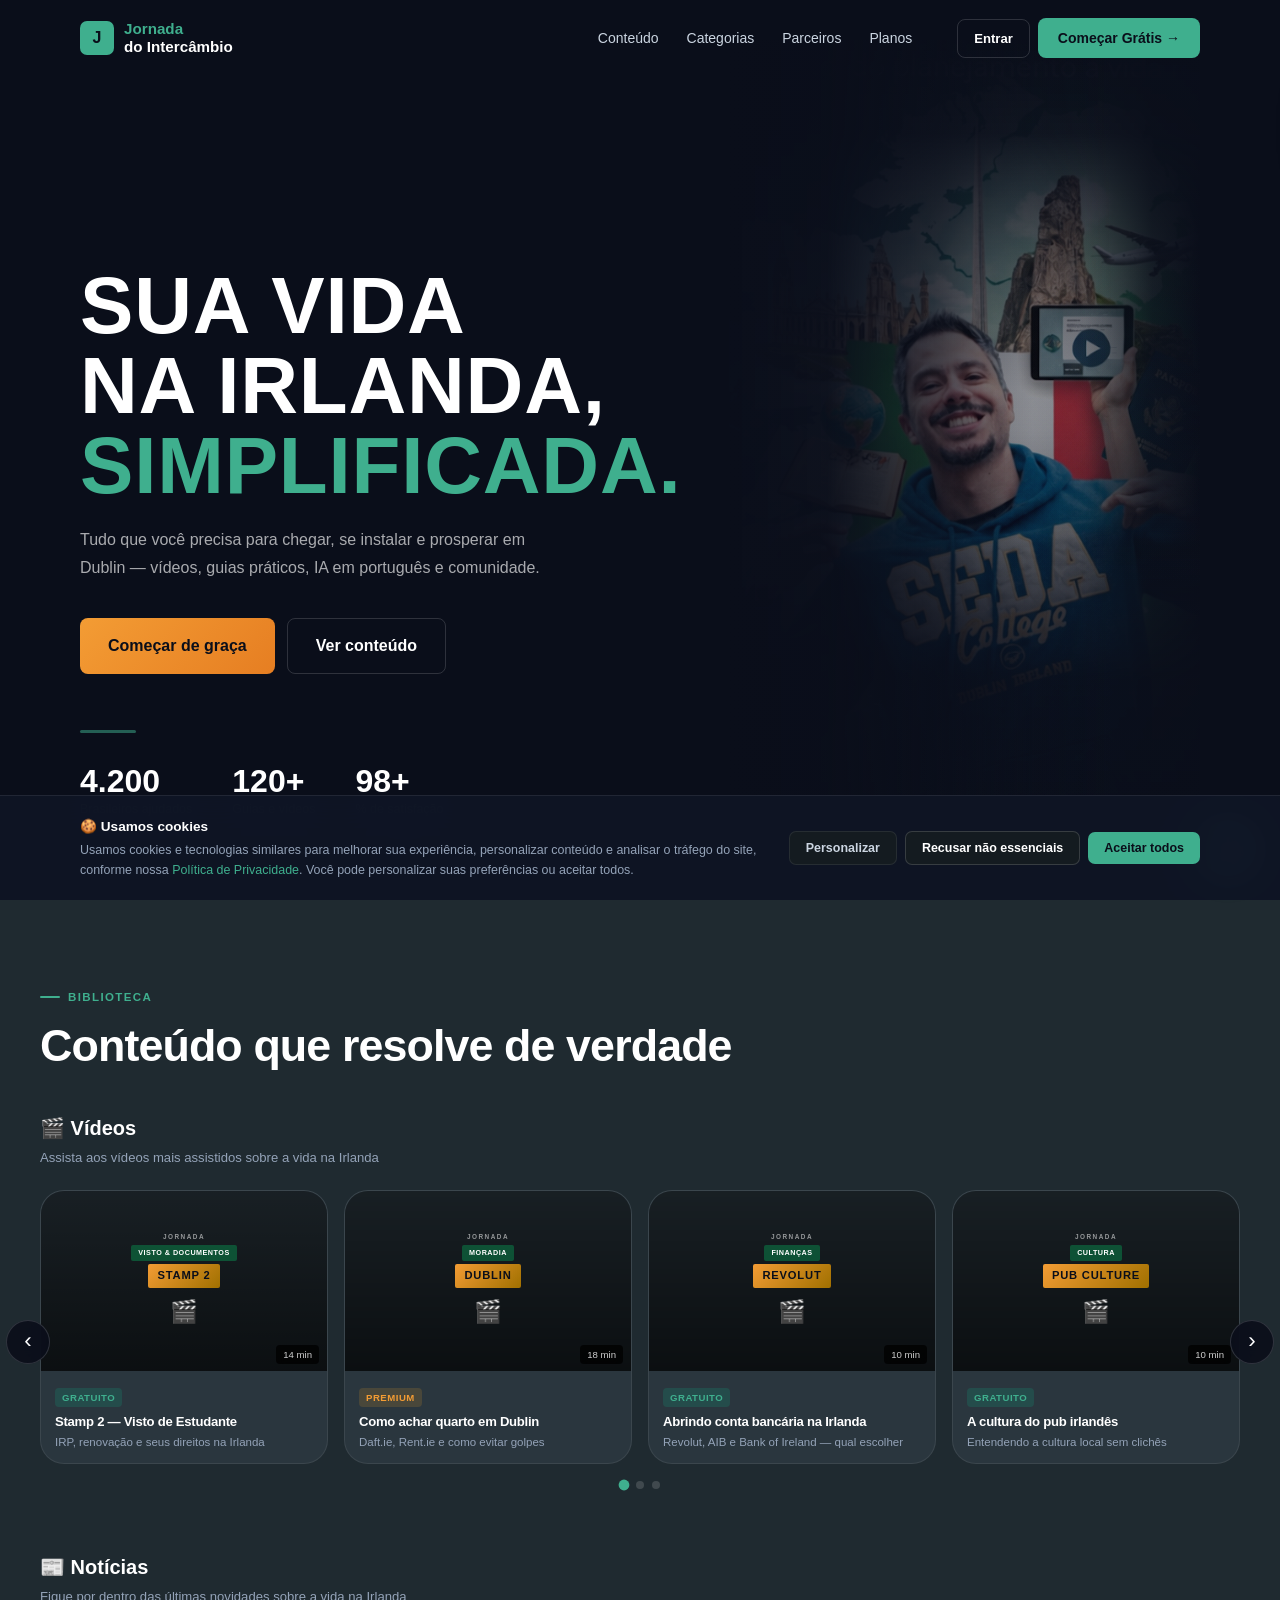
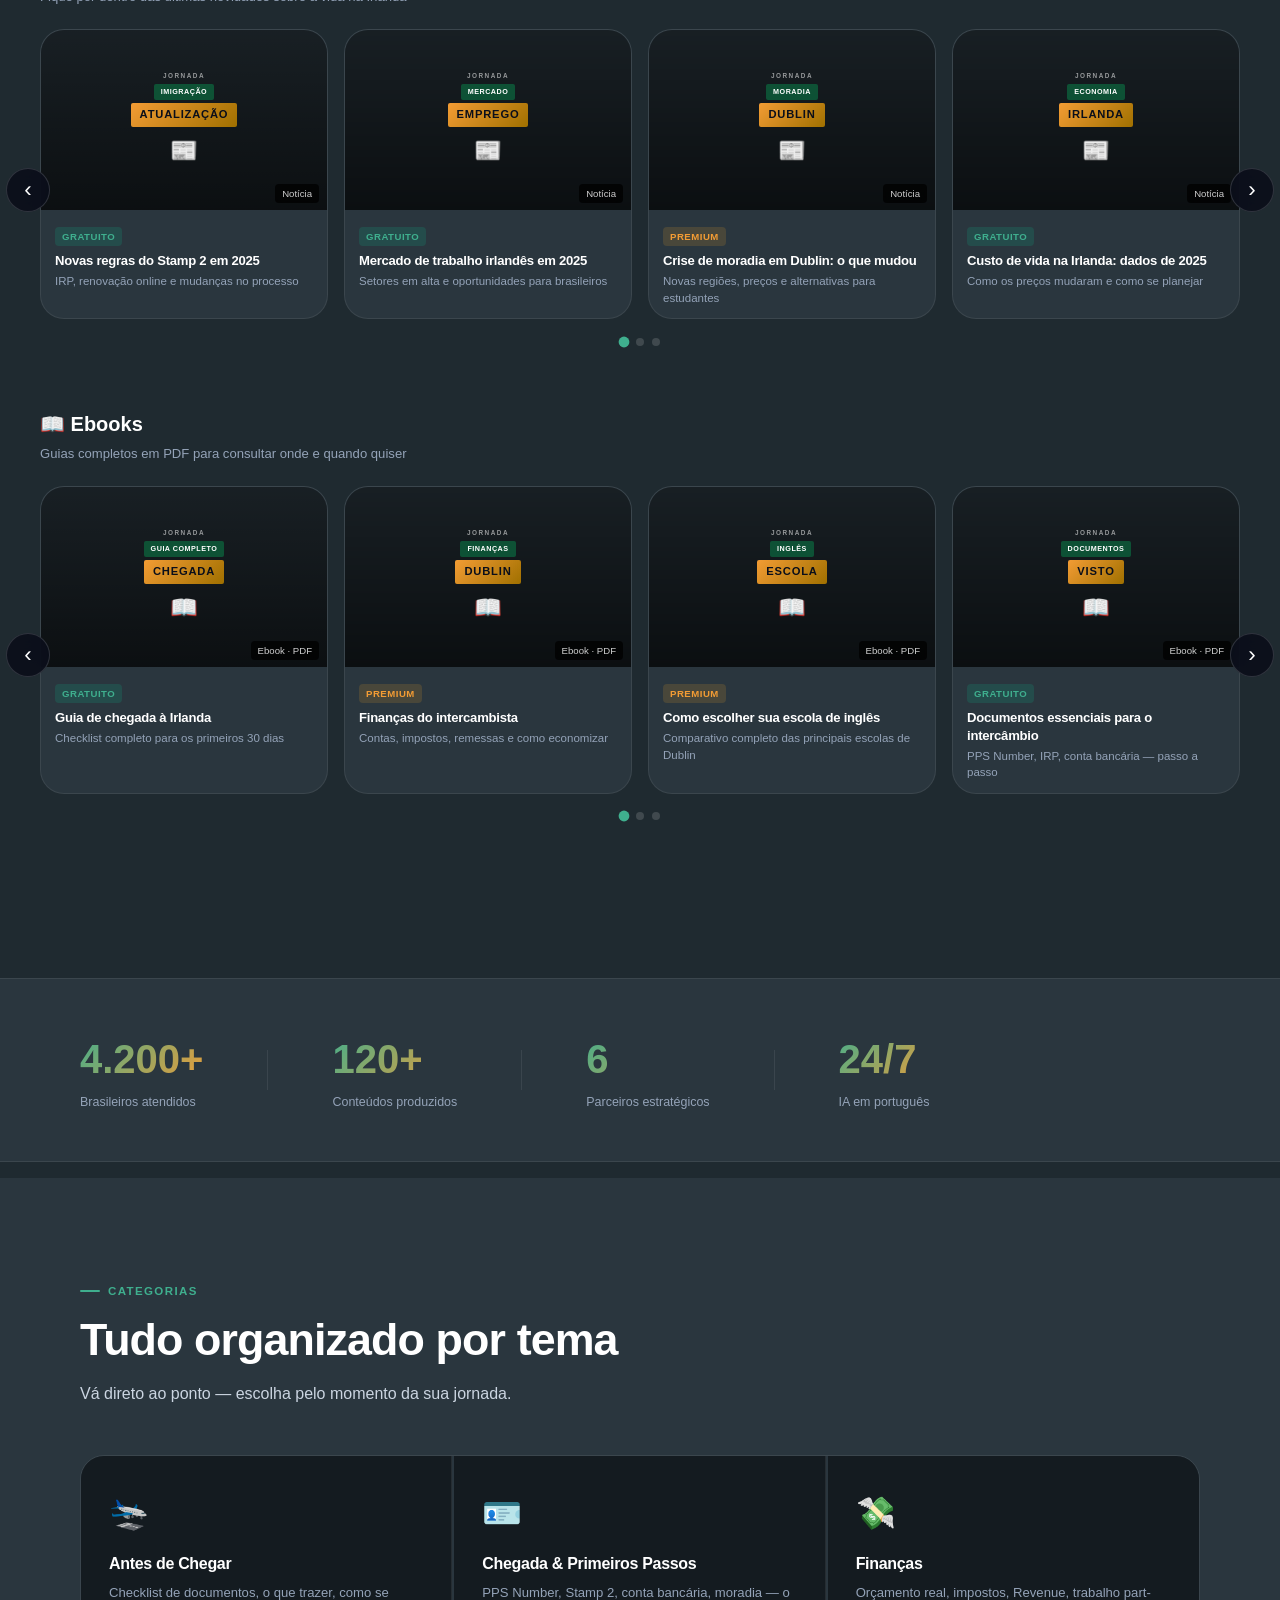
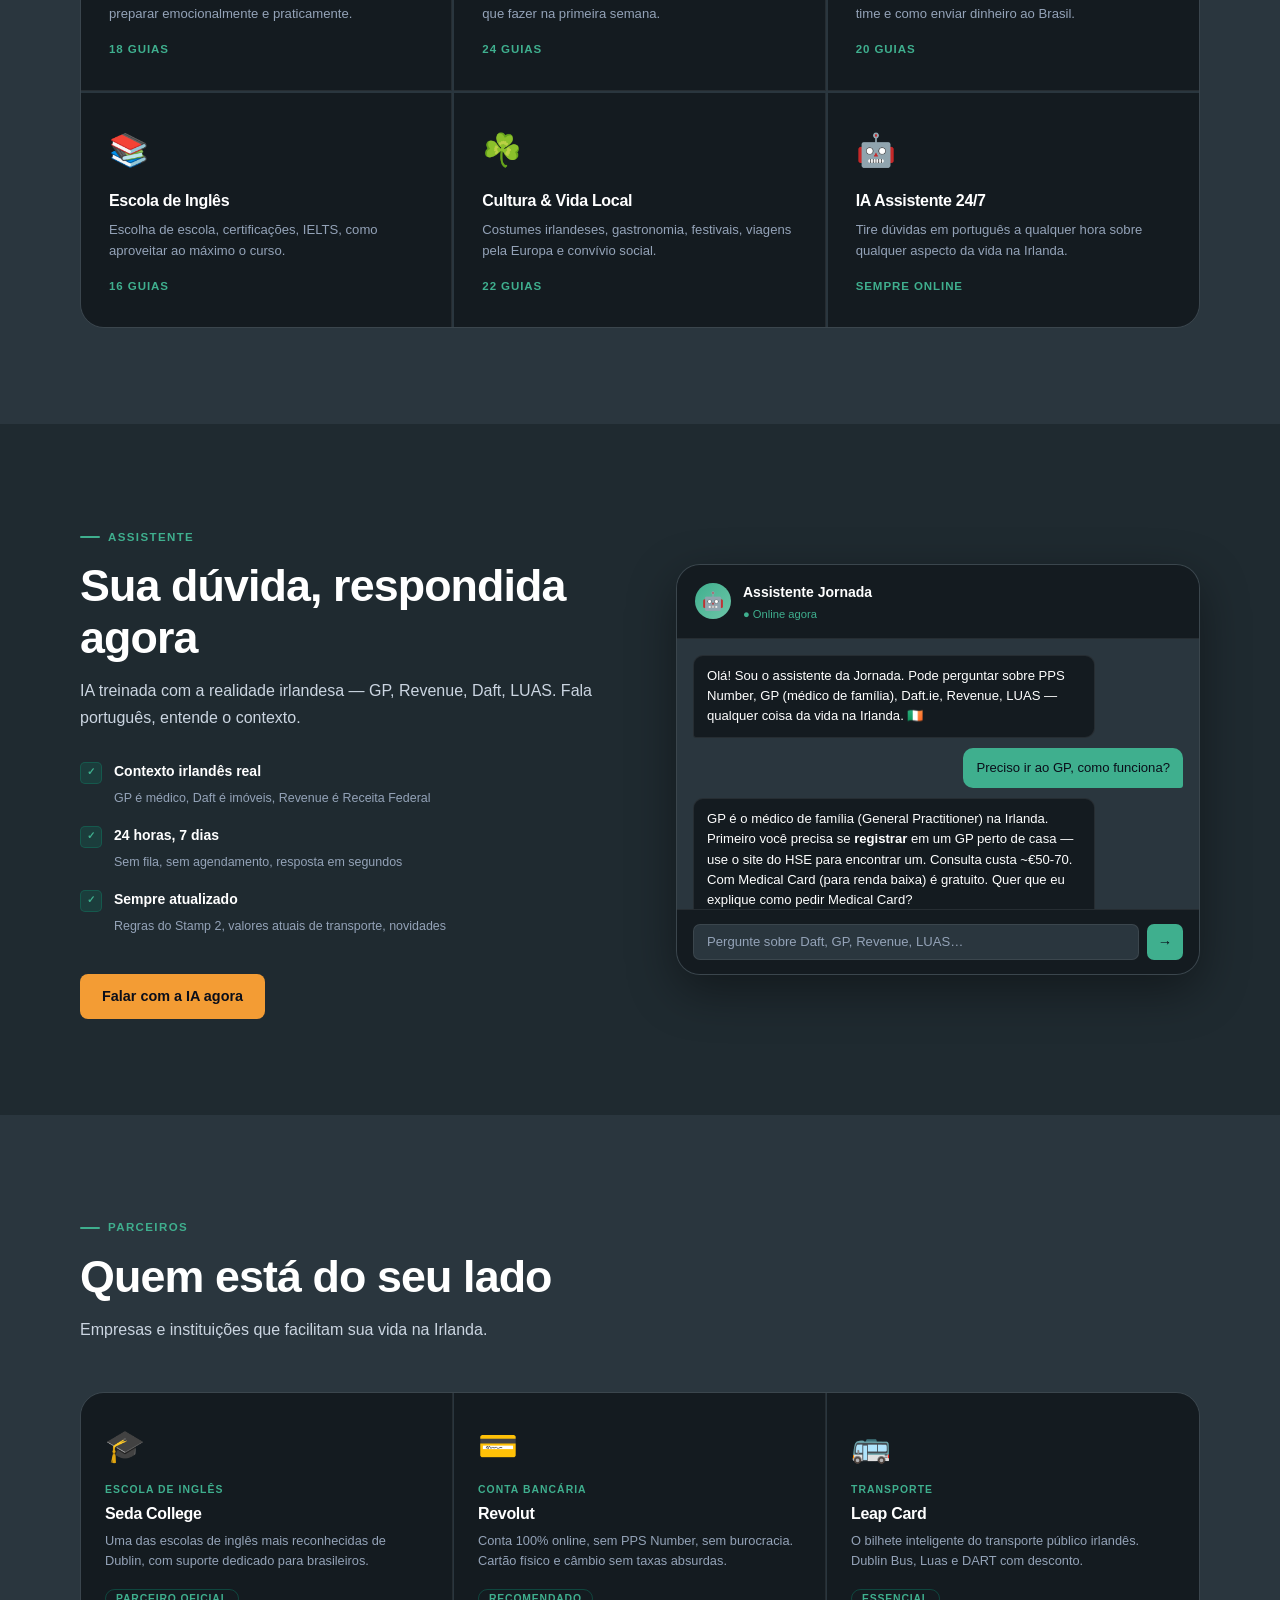
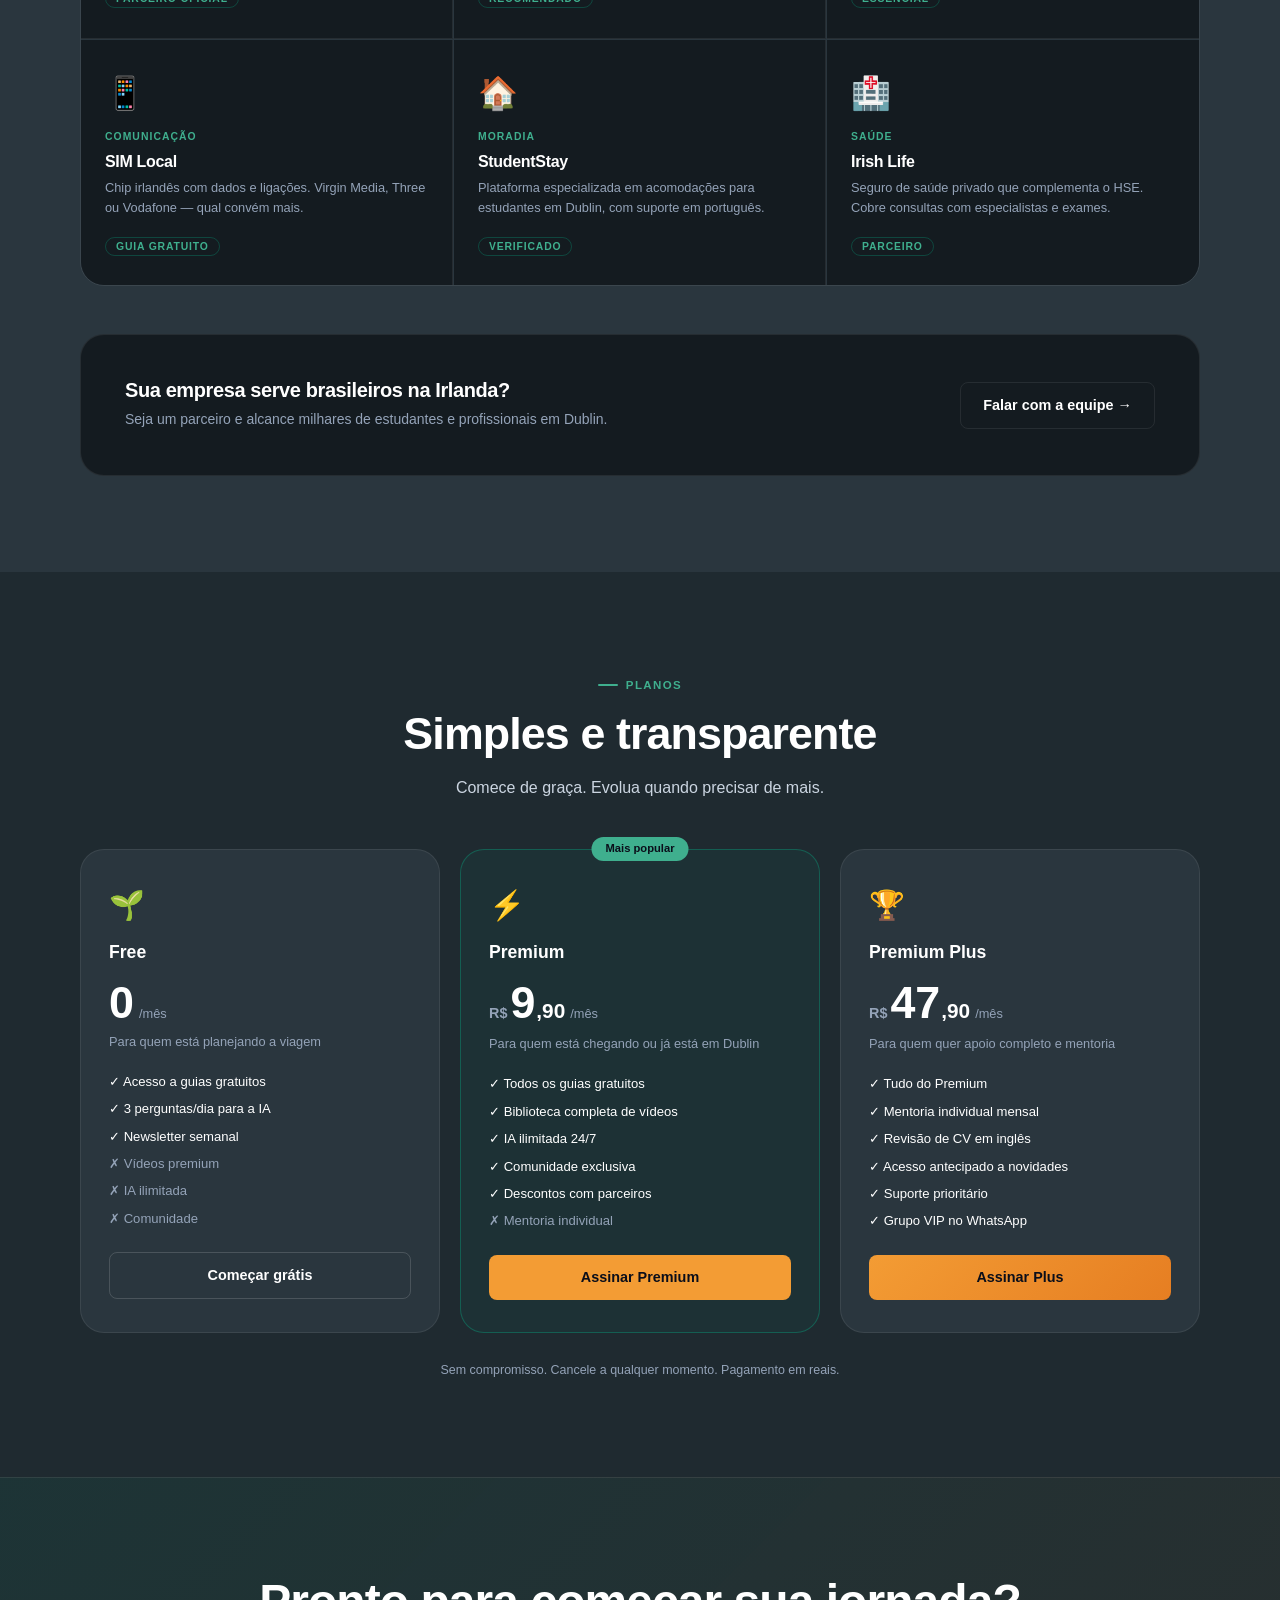
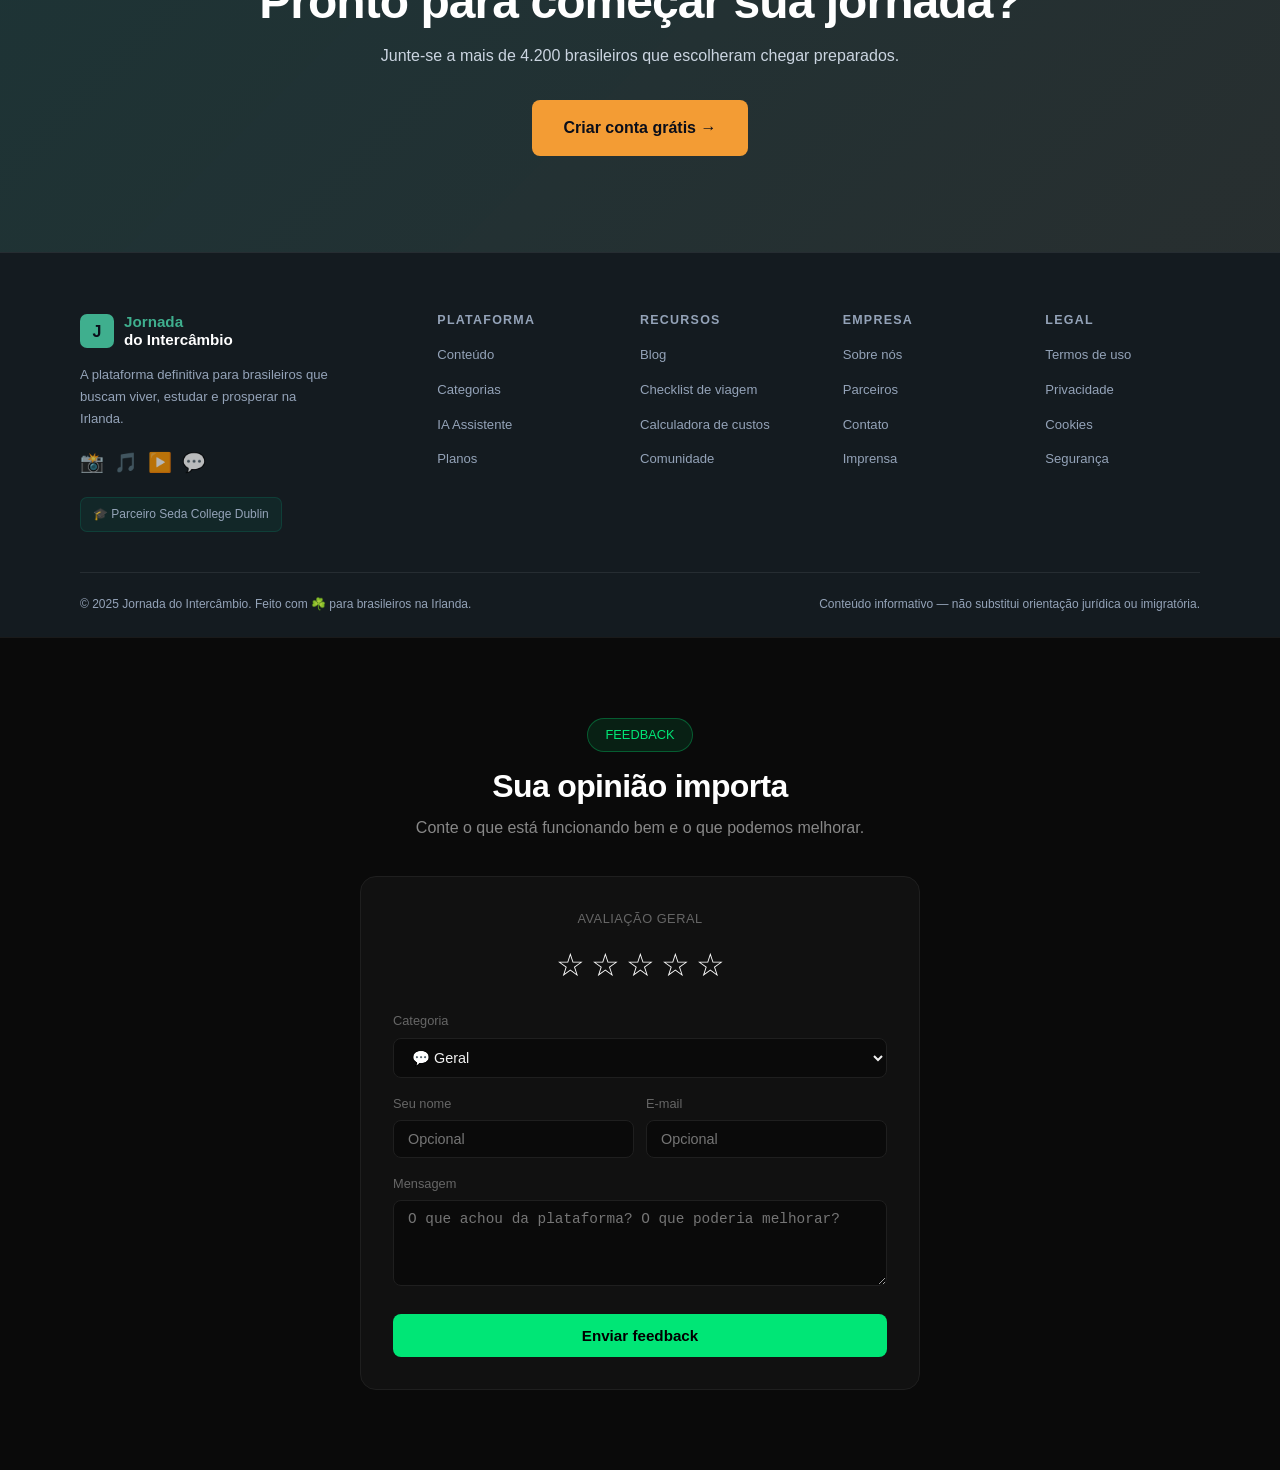
==== index.html @ 30f60e5f "feat: botão hero btn-gold + overlay intenso + glow verde nas bordas da imagem hero" ====
<!DOCTYPE html>
<html lang="pt-BR">

<head>
    <meta charset="UTF-8" />
    <meta name="viewport" content="width=device-width, initial-scale=1.0" />
    <!-- SECURITY HEADERS -->
    <meta http-equiv="Content-Security-Policy"
        content="default-src 'self'; script-src 'self' 'unsafe-inline'; style-src 'self' 'unsafe-inline' https://fonts.googleapis.com; font-src https://fonts.gstatic.com; img-src 'self' data: https:; connect-src 'self'; frame-ancestors 'none';" />
    <meta http-equiv="X-Frame-Options" content="DENY" />
    <meta http-equiv="X-Content-Type-Options" content="nosniff" />
    <meta http-equiv="Referrer-Policy" content="strict-origin-when-cross-origin" />
    <meta http-equiv="Permissions-Policy" content="camera=(), microphone=(), geolocation=()" />
    <meta name="description"
        content="Jornada do Intercâmbio — tudo que você precisa para viver bem na Irlanda. Vídeos, guias, IA e comunidade em português." />
    <title>Jornada do Intercâmbio — Sua vida na Irlanda, simplificada</title>
    <link rel="preconnect" href="https://fonts.googleapis.com" />
    <link rel="preconnect" href="https://fonts.gstatic.com" crossorigin />
    <link
        href="https://fonts.googleapis.com/css2?family=Outfit:wght@400;500;600;700;800;900&family=Inter:wght@400;500;600&display=swap"
        rel="stylesheet" />
    <link rel="stylesheet" href="style.css" />
</head>

<body>

    <!-- ═══════════════════════════════════════════ NAVBAR -->
    <nav class="navbar" id="navbar">
        <div class="wrap nav-inner">
            <a href="#" class="nav-logo">
                <div class="logo-mark">J</div>
                <div class="logo-text"><span class="logo-green">Jornada</span><br>do Intercâmbio</div>
            </a>
            <ul class="nav-links" id="navLinks">
                <li><a href="#browse" class="nav-link">Conteúdo</a></li>
                <li><a href="#categories" class="nav-link">Categorias</a></li>
                <li><a href="#partners" class="nav-link">Parceiros</a></li>
                <li><a href="#pricing" class="nav-link">Planos</a></li>
            </ul>
            <div id="nav-auth"><!-- JS injeta aqui --></div>
            <button class="hamburger" id="hamburger" aria-label="Menu">
                <span></span><span></span><span></span>
            </button>
        </div>
    </nav>

    <!-- ═══════════════════════════════════════════ HERO -->
    <section class="hero" id="hero">
        <div class="hero-bg-img"></div>
        <div class="wrap">
            <div class="hero-inner">
                <div class="hero-left">
                    <h1 class="hero-h1">
                        SUA VIDA<br>NA IRLANDA,<br><em>SIMPLIFICADA.</em>
                    </h1>
                    <p class="hero-p">
                        Tudo que você precisa para chegar, se instalar e prosperar em Dublin — vídeos, guias práticos,
                        IA em
                        português e comunidade.
                    </p>
                    <div class="hero-actions">
                        <a href="#pricing" class="btn btn-gold btn-lg">Começar de graça</a>
                        <a href="#browse" class="btn btn-ghost btn-lg">Ver conteúdo</a>
                    </div>
                    <div class="hero-divider"></div>
                    <div class="hero-stats">
                        <div class="hstat">
                            <span class="hstat-n" data-target="4200">0</span>
                            <span class="hstat-l">Brasileiros ajudados</span>
                        </div>
                        <div class="hstat">
                            <span class="hstat-n" data-target="120">0</span>
                            <span class="hstat-l">Guias e vídeos</span>
                        </div>
                        <div class="hstat">
                            <span class="hstat-n" data-target="98">0</span>
                            <span class="hstat-l">% de satisfação</span>
                        </div>
                    </div>
                </div>
                <div class="hero-right">
                    <div class="hero-img-overlay"></div>
                    <img src="hero-seda.jpg" alt="Jornada do Intercâmbio — SEDA College Dublin" class="hero-img">
                </div>
            </div>
        </div>
    </section>

    <!-- ═══════════════════════════════════════════ BROWSE -->
    <section class="browse" id="browse">

        <div class="browse-header reveal">
            <div>
                <div class="sec-eyebrow">Biblioteca</div>
                <h2 class="sec-title" style="margin-bottom:0">Conteúdo que resolve de verdade</h2>
            </div>
        </div>

        <!-- ROW 1 — VÍDEOS -->
        <div class="content-row" style="margin-top:40px">
            <div class="row-meta reveal">
                <div class="row-title">🎬 Vídeos</div>
                <div class="row-sub">Assista aos vídeos mais assistidos sobre a vida na Irlanda</div>
            </div>
            <div class="row-track-wrap">
                <button class="row-arrow left" data-row="row1" aria-label="Anterior">‹</button>
                <div class="row-track" id="row1">
                    <div class="carousel-page">

                        <div class="c-card">
                            <div class="c-thumb"
                                style="background: linear-gradient(rgba(0,0,0,0.42), rgba(0,0,0,0.72)), url('https://images.unsplash.com/photo-1450101499163-c8848c66ca85?w=600&q=80&auto=format&fit=crop') center/cover no-repeat">
                                <div class="c-cover">
                                    <span class="cc-br">JORNADA</span>
                                    <span class="cc-s">VISTO &amp; DOCUMENTOS</span>
                                    <span class="cc-t">STAMP 2</span>
                                    <span class="cc-i">🎬</span>
                                </div>
                                <div class="c-overlay"><button class="play-btn">▶</button></div>
                                <span class="c-eps">14 min</span>
                            </div>
                            <div class="c-info">
                                <span class="c-tag free">Gratuito</span>
                                <h4>Stamp 2 — Visto de Estudante</h4>
                                <p>IRP, renovação e seus direitos na Irlanda</p>
                            </div>
                        </div>

                        <div class="c-card">
                            <div class="c-thumb"
                                style="background: linear-gradient(rgba(0,0,0,0.42), rgba(0,0,0,0.72)), url('https://images.unsplash.com/photo-1522708323590-d24dbb6b0267?w=600&q=80&auto=format&fit=crop') center/cover no-repeat">
                                <div class="c-cover">
                                    <span class="cc-br">JORNADA</span>
                                    <span class="cc-s">MORADIA</span>
                                    <span class="cc-t">DUBLIN</span>
                                    <span class="cc-i">🎬</span>
                                </div>
                                <div class="c-overlay"><button class="play-btn">▶</button></div>
                                <span class="c-eps">18 min</span>
                            </div>
                            <div class="c-info">
                                <span class="c-tag premium">Premium</span>
                                <h4>Como achar quarto em Dublin</h4>
                                <p>Daft.ie, Rent.ie e como evitar golpes</p>
                            </div>
                        </div>

                        <div class="c-card">
                            <div class="c-thumb"
                                style="background: linear-gradient(rgba(0,0,0,0.42), rgba(0,0,0,0.72)), url('https://images.unsplash.com/photo-1563013544-824ae1b704d3?w=600&q=80&auto=format&fit=crop') center/cover no-repeat">
                                <div class="c-cover">
                                    <span class="cc-br">JORNADA</span>
                                    <span class="cc-s">FINANÇAS</span>
                                    <span class="cc-t">REVOLUT</span>
                                    <span class="cc-i">🎬</span>
                                </div>
                                <div class="c-overlay"><button class="play-btn">▶</button></div>
                                <span class="c-eps">10 min</span>
                            </div>
                            <div class="c-info">
                                <span class="c-tag free">Gratuito</span>
                                <h4>Abrindo conta bancária na Irlanda</h4>
                                <p>Revolut, AIB e Bank of Ireland — qual escolher</p>
                            </div>
                        </div>

                        <div class="c-card">
                            <div class="c-thumb"
                                style="background: linear-gradient(rgba(0,0,0,0.42), rgba(0,0,0,0.72)), url('https://images.unsplash.com/photo-1514362545857-3bc16c4c7d1b?w=600&q=80&auto=format&fit=crop') center/cover no-repeat">
                                <div class="c-cover">
                                    <span class="cc-br">JORNADA</span>
                                    <span class="cc-s">CULTURA</span>
                                    <span class="cc-t">PUB CULTURE</span>
                                    <span class="cc-i">🎬</span>
                                </div>
                                <div class="c-overlay"><button class="play-btn">▶</button></div>
                                <span class="c-eps">10 min</span>
                            </div>
                            <div class="c-info">
                                <span class="c-tag free">Gratuito</span>
                                <h4>A cultura do pub irlandês</h4>
                                <p>Entendendo a cultura local sem clichês</p>
                            </div>
                        </div>
                    </div><!-- /carousel-page 1 -->

                    <div class="carousel-page">
                        <!-- Grupo 2 -->
                        <div class="c-card">
                            <div class="c-thumb"
                                style="background: linear-gradient(rgba(0,0,0,0.42), rgba(0,0,0,0.72)), url('https://images.unsplash.com/photo-1631815589968-fdb09a223b1e?w=600&q=80&auto=format&fit=crop') center/cover no-repeat">
                                <div class="c-cover">
                                    <span class="cc-br">JORNADA</span>
                                    <span class="cc-s">SAÚDE</span>
                                    <span class="cc-t">GP &amp; HSE</span>
                                    <span class="cc-i">🎬</span>
                                </div>
                                <div class="c-overlay"><button class="play-btn">▶</button></div>
                                <span class="c-eps">13 min</span>
                            </div>
                            <div class="c-info">
                                <span class="c-tag premium">Premium</span>
                                <h4>Saúde na Irlanda — GP e HSE</h4>
                                <p>Como se registrar em um médico de família</p>
                            </div>
                        </div>

                        <div class="c-card">
                            <div class="c-thumb"
                                style="background: linear-gradient(rgba(0,0,0,0.42), rgba(0,0,0,0.72)), url('https://images.unsplash.com/photo-1544620347-c4fd4a3d5957?w=600&q=80&auto=format&fit=crop') center/cover no-repeat">
                                <div class="c-cover">
                                    <span class="cc-br">JORNADA</span>
                                    <span class="cc-s">TRANSPORTE</span>
                                    <span class="cc-t">LEAP CARD</span>
                                    <span class="cc-i">🎬</span>
                                </div>
                                <div class="c-overlay"><button class="play-btn">▶</button></div>
                                <span class="c-eps">8 min</span>
                            </div>
                            <div class="c-info">
                                <span class="c-tag free">Gratuito</span>
                                <h4>Leap Card e transporte em Dublin</h4>
                                <p>Dublin Bus, Luas, DART e como economizar</p>
                            </div>
                        </div>

                        <div class="c-card">
                            <div class="c-thumb"
                                style="background: linear-gradient(rgba(0,0,0,0.42), rgba(0,0,0,0.72)), url('https://images.unsplash.com/photo-1521737852567-6949f3f9f2b5?w=600&q=80&auto=format&fit=crop') center/cover no-repeat">
                                <div class="c-cover">
                                    <span class="cc-br">JORNADA</span>
                                    <span class="cc-s">TRABALHO</span>
                                    <span class="cc-t">STAMP 2</span>
                                    <span class="cc-i">🎬</span>
                                </div>
                                <div class="c-overlay"><button class="play-btn">▶</button></div>
                                <span class="c-eps">14 min</span>
                            </div>
                            <div class="c-info">
                                <span class="c-tag premium">Premium</span>
                                <h4>Trabalho part-time com Stamp 2</h4>
                                <p>20h/semana, como achar vagas e seus direitos</p>
                            </div>
                        </div>

                        <div class="c-card">
                            <div class="c-thumb"
                                style="background: linear-gradient(rgba(0,0,0,0.42), rgba(0,0,0,0.72)), url('https://images.unsplash.com/photo-1542838132-92c53300491e?w=600&q=80&auto=format&fit=crop') center/cover no-repeat">
                                <div class="c-cover">
                                    <span class="cc-br">JORNADA</span>
                                    <span class="cc-s">COMPRAS</span>
                                    <span class="cc-t">SUPERMERCADO</span>
                                    <span class="cc-i">🎬</span>
                                </div>
                                <div class="c-overlay"><button class="play-btn">▶</button></div>
                                <span class="c-eps">9 min</span>
                            </div>
                            <div class="c-info">
                                <span class="c-tag free">Gratuito</span>
                                <h4>Onde e como fazer compras</h4>
                                <p>Lidl, Aldi, Tesco — como economizar na Irlanda</p>
                            </div>
                        </div>

                    </div><!-- /carousel-page 2 -->

                    <div class="carousel-page">
                        <!-- Grupo 3 -->
                        <div class="c-card">
                            <div class="c-thumb"
                                style="background: linear-gradient(rgba(0,0,0,0.42), rgba(0,0,0,0.72)), url('https://images.unsplash.com/photo-1562159278-1253a58da141?w=600&q=80&auto=format&fit=crop') center/cover no-repeat">
                                <div class="c-cover">
                                    <span class="cc-br">JORNADA</span>
                                    <span class="cc-s">CULTURA</span>
                                    <span class="cc-t">ESTILO DE VIDA</span>
                                    <span class="cc-i">🎬</span>
                                </div>
                                <div class="c-overlay"><button class="play-btn">▶</button></div>
                                <span class="c-eps">11 min</span>
                            </div>
                            <div class="c-info">
                                <span class="c-tag free">Gratuito</span>
                                <h4>Sobrevivendo ao clima irlandês</h4>
                                <p>O que trazer na mala e como se adaptar</p>
                            </div>
                        </div>

                        <div class="c-card">
                            <div class="c-thumb"
                                style="background: linear-gradient(rgba(0,0,0,0.42), rgba(0,0,0,0.72)), url('https://images.unsplash.com/photo-1527529482837-4698179dc6ce?w=600&q=80&auto=format&fit=crop') center/cover no-repeat">
                                <div class="c-cover">
                                    <span class="cc-br">JORNADA</span>
                                    <span class="cc-s">FESTAS</span>
                                    <span class="cc-t">IRLANDA</span>
                                    <span class="cc-i">🎬</span>
                                </div>
                                <div class="c-overlay"><button class="play-btn">▶</button></div>
                                <span class="c-eps">8 min</span>
                            </div>
                            <div class="c-info">
                                <span class="c-tag free">Gratuito</span>
                                <h4>Festivais e datas especiais</h4>
                                <p>St. Patrick's, Easter, Halloween na Irlanda</p>
                            </div>
                        </div>

                        <div class="c-card">
                            <div class="c-thumb"
                                style="background: linear-gradient(rgba(0,0,0,0.42), rgba(0,0,0,0.72)), url('https://images.unsplash.com/photo-1436491865332-7a61a109cc05?w=600&q=80&auto=format&fit=crop') center/cover no-repeat">
                                <div class="c-cover">
                                    <span class="cc-br">JORNADA</span>
                                    <span class="cc-s">VIAGEM</span>
                                    <span class="cc-t">EUROPA</span>
                                    <span class="cc-i">🎬</span>
                                </div>
                                <div class="c-overlay"><button class="play-btn">▶</button></div>
                                <span class="c-eps">15 min</span>
                            </div>
                            <div class="c-info">
                                <span class="c-tag premium">Premium</span>
                                <h4>Viagens pela Europa com budget</h4>
                                <p>Ryanair, Airbnb e os melhores destinos</p>
                            </div>
                        </div>

                        <div class="c-card">
                            <div class="c-thumb"
                                style="background: linear-gradient(rgba(0,0,0,0.42), rgba(0,0,0,0.72)), url('https://images.unsplash.com/photo-1554224155-6726b3ff858f?w=600&q=80&auto=format&fit=crop') center/cover no-repeat">
                                <div class="c-cover">
                                    <span class="cc-br">JORNADA</span>
                                    <span class="cc-s">ORÇAMENTO</span>
                                    <span class="cc-t">DUBLIN</span>
                                    <span class="cc-i">🎬</span>
                                </div>
                                <div class="c-overlay"><button class="play-btn">▶</button></div>
                                <span class="c-eps">12 min</span>
                            </div>
                            <div class="c-info">
                                <span class="c-tag free">Gratuito</span>
                                <h4>Orçamento real de vida em Dublin</h4>
                                <p>Quanto custa viver, comparativo de gastos</p>
                            </div>
                        </div>

                    </div><!-- /carousel-page 3 -->
                </div>
                <div class="carousel-dots">
                    <span class="carousel-dot active" data-row="row1" data-page="0"></span>
                    <span class="carousel-dot" data-row="row1" data-page="1"></span>
                    <span class="carousel-dot" data-row="row1" data-page="2"></span>
                </div>
                <button class="row-arrow right" data-row="row1" aria-label="Próximo">›</button>
            </div>
        </div>

        <!-- ROW 2 — NOTÍCIAS -->
        <div class="content-row">
            <div class="row-meta reveal">
                <div class="row-title">📰 Notícias</div>
                <div class="row-sub">Fique por dentro das últimas novidades sobre a vida na Irlanda</div>
            </div>
            <div class="row-track-wrap">
                <button class="row-arrow left" data-row="row2" aria-label="Anterior">‹</button>
                <div class="row-track" id="row2">
                    <div class="carousel-page">

                        <div class="c-card">
                            <div class="c-thumb"
                                style="background: linear-gradient(rgba(0,0,0,0.42), rgba(0,0,0,0.72)), url('https://images.unsplash.com/photo-1450101499163-c8848c66ca85?w=600&q=80&auto=format&fit=crop') center/cover no-repeat">
                                <div class="c-cover">
                                    <span class="cc-br">JORNADA</span>
                                    <span class="cc-s">IMIGRAÇÃO</span>
                                    <span class="cc-t">ATUALIZAÇÃO</span>
                                    <span class="cc-i">📰</span>
                                </div>
                                <div class="c-overlay"><button class="play-btn">▶</button></div>
                                <span class="c-eps">Notícia</span>
                            </div>
                            <div class="c-info">
                                <span class="c-tag free">Gratuito</span>
                                <h4>Novas regras do Stamp 2 em 2025</h4>
                                <p>IRP, renovação online e mudanças no processo</p>
                            </div>
                        </div>

                        <div class="c-card">
                            <div class="c-thumb"
                                style="background: linear-gradient(rgba(0,0,0,0.42), rgba(0,0,0,0.72)), url('https://images.unsplash.com/photo-1507679799987-c73779587ccf?w=600&q=80&auto=format&fit=crop') center/cover no-repeat">
                                <div class="c-cover">
                                    <span class="cc-br">JORNADA</span>
                                    <span class="cc-s">MERCADO</span>
                                    <span class="cc-t">EMPREGO</span>
                                    <span class="cc-i">📰</span>
                                </div>
                                <div class="c-overlay"><button class="play-btn">▶</button></div>
                                <span class="c-eps">Notícia</span>
                            </div>
                            <div class="c-info">
                                <span class="c-tag free">Gratuito</span>
                                <h4>Mercado de trabalho irlandês em 2025</h4>
                                <p>Setores em alta e oportunidades para brasileiros</p>
                            </div>
                        </div>

                        <div class="c-card">
                            <div class="c-thumb"
                                style="background: linear-gradient(rgba(0,0,0,0.42), rgba(0,0,0,0.72)), url('https://images.unsplash.com/photo-1486325212027-8081e485255e?w=600&q=80&auto=format&fit=crop') center/cover no-repeat">
                                <div class="c-cover">
                                    <span class="cc-br">JORNADA</span>
                                    <span class="cc-s">MORADIA</span>
                                    <span class="cc-t">DUBLIN</span>
                                    <span class="cc-i">📰</span>
                                </div>
                                <div class="c-overlay"><button class="play-btn">▶</button></div>
                                <span class="c-eps">Notícia</span>
                            </div>
                            <div class="c-info">
                                <span class="c-tag premium">Premium</span>
                                <h4>Crise de moradia em Dublin: o que mudou</h4>
                                <p>Novas regiões, preços e alternativas para estudantes</p>
                            </div>
                        </div>

                        <div class="c-card">
                            <div class="c-thumb"
                                style="background: linear-gradient(rgba(0,0,0,0.42), rgba(0,0,0,0.72)), url('https://images.unsplash.com/photo-1607082348824-0a96f2a4b9da?w=600&q=80&auto=format&fit=crop') center/cover no-repeat">
                                <div class="c-cover">
                                    <span class="cc-br">JORNADA</span>
                                    <span class="cc-s">ECONOMIA</span>
                                    <span class="cc-t">IRLANDA</span>
                                    <span class="cc-i">📰</span>
                                </div>
                                <div class="c-overlay"><button class="play-btn">▶</button></div>
                                <span class="c-eps">Notícia</span>
                            </div>
                            <div class="c-info">
                                <span class="c-tag free">Gratuito</span>
                                <h4>Custo de vida na Irlanda: dados de 2025</h4>
                                <p>Como os preços mudaram e como se planejar</p>
                            </div>
                        </div>

                    </div><!-- /carousel-page 1 -->

                    <div class="carousel-page">
                        <!-- Grupo 2 -->
                        <div class="c-card">
                            <div class="c-thumb"
                                style="background: linear-gradient(rgba(0,0,0,0.42), rgba(0,0,0,0.72)), url('https://images.unsplash.com/photo-1434030216411-0b793f4b4173?w=600&q=80&auto=format&fit=crop') center/cover no-repeat">
                                <div class="c-cover">
                                    <span class="cc-br">JORNADA</span>
                                    <span class="cc-s">EDUCAÇÃO</span>
                                    <span class="cc-t">IELTS</span>
                                    <span class="cc-i">📰</span>
                                </div>
                                <div class="c-overlay"><button class="play-btn">▶</button></div>
                                <span class="c-eps">Notícia</span>
                            </div>
                            <div class="c-info">
                                <span class="c-tag free">Gratuito</span>
                                <h4>Escolas de inglês: o que mudou em 2025</h4>
                                <p>Novas regras para estudantes internacionais</p>
                            </div>
                        </div>

                        <div class="c-card">
                            <div class="c-thumb"
                                style="background: linear-gradient(rgba(0,0,0,0.42), rgba(0,0,0,0.72)), url('https://images.unsplash.com/photo-1519494026892-80bbd2d6fd0d?w=600&q=80&auto=format&fit=crop') center/cover no-repeat">
                                <div class="c-cover">
                                    <span class="cc-br">JORNADA</span>
                                    <span class="cc-s">SAÚDE</span>
                                    <span class="cc-t">HSE</span>
                                    <span class="cc-i">📰</span>
                                </div>
                                <div class="c-overlay"><button class="play-btn">▶</button></div>
                                <span class="c-eps">Notícia</span>
                            </div>
                            <div class="c-info">
                                <span class="c-tag premium">Premium</span>
                                <h4>Mudanças no sistema de saúde irlandês</h4>
                                <p>GP, Medical Card e o que esperar em 2025</p>
                            </div>
                        </div>

                        <div class="c-card">
                            <div class="c-thumb"
                                style="background: linear-gradient(rgba(0,0,0,0.42), rgba(0,0,0,0.72)), url('https://images.unsplash.com/photo-1531545514256-b1400bc00f31?w=600&q=80&auto=format&fit=crop') center/cover no-repeat">
                                <div class="c-cover">
                                    <span class="cc-br">JORNADA</span>
                                    <span class="cc-s">VISTO</span>
                                    <span class="cc-t">IRP</span>
                                    <span class="cc-i">📰</span>
                                </div>
                                <div class="c-overlay"><button class="play-btn">▶</button></div>
                                <span class="c-eps">Notícia</span>
                            </div>
                            <div class="c-info">
                                <span class="c-tag free">Gratuito</span>
                                <h4>Renovação do IRP online em 2025</h4>
                                <p>Passo a passo do novo portal GNIB</p>
                            </div>
                        </div>

                        <div class="c-card">
                            <div class="c-thumb"
                                style="background: linear-gradient(rgba(0,0,0,0.42), rgba(0,0,0,0.72)), url('https://images.unsplash.com/photo-1527529482837-4698179dc6ce?w=600&q=80&auto=format&fit=crop') center/cover no-repeat">
                                <div class="c-cover">
                                    <span class="cc-br">JORNADA</span>
                                    <span class="cc-s">CULTURA</span>
                                    <span class="cc-t">IRLANDA</span>
                                    <span class="cc-i">📰</span>
                                </div>
                                <div class="c-overlay"><button class="play-btn">▶</button></div>
                                <span class="c-eps">Notícia</span>
                            </div>
                            <div class="c-info">
                                <span class="c-tag free">Gratuito</span>
                                <h4>Eventos para brasileiros em Dublin</h4>
                                <p>Agenda de encontros, festas e comunidade</p>
                            </div>
                        </div>

                    </div><!-- /carousel-page 2 -->

                    <div class="carousel-page">
                        <!-- Grupo 3 -->
                        <div class="c-card">
                            <div class="c-thumb"
                                style="background: linear-gradient(rgba(0,0,0,0.42), rgba(0,0,0,0.72)), url('https://images.unsplash.com/photo-1544620347-c4fd4a3d5957?w=600&q=80&auto=format&fit=crop') center/cover no-repeat">
                                <div class="c-cover">
                                    <span class="cc-br">JORNADA</span>
                                    <span class="cc-s">TRANSPORTE</span>
                                    <span class="cc-t">DUBLIN BUS</span>
                                    <span class="cc-i">📰</span>
                                </div>
                                <div class="c-overlay"><button class="play-btn">▶</button></div>
                                <span class="c-eps">Notícia</span>
                            </div>
                            <div class="c-info">
                                <span class="c-tag free">Gratuito</span>
                                <h4>Novas linês de ônibus em Dublin</h4>
                                <p>Expansão do transporte público em 2025</p>
                            </div>
                        </div>

                        <div class="c-card">
                            <div class="c-thumb"
                                style="background: linear-gradient(rgba(0,0,0,0.42), rgba(0,0,0,0.72)), url('https://images.unsplash.com/photo-1554224155-6726b3ff858f?w=600&q=80&auto=format&fit=crop') center/cover no-repeat">
                                <div class="c-cover">
                                    <span class="cc-br">JORNADA</span>
                                    <span class="cc-s">FINANÇAS</span>
                                    <span class="cc-t">IMPOSTOS</span>
                                    <span class="cc-i">📰</span>
                                </div>
                                <div class="c-overlay"><button class="play-btn">▶</button></div>
                                <span class="c-eps">Notícia</span>
                            </div>
                            <div class="c-info">
                                <span class="c-tag premium">Premium</span>
                                <h4>Atualizações no Revenue 2025</h4>
                                <p>O que muda para trabalhadores estrangeiros</p>
                            </div>
                        </div>

                        <div class="c-card">
                            <div class="c-thumb"
                                style="background: linear-gradient(rgba(0,0,0,0.42), rgba(0,0,0,0.72)), url('https://images.unsplash.com/photo-1529156069898-49953e39b3ac?w=600&q=80&auto=format&fit=crop') center/cover no-repeat">
                                <div class="c-cover">
                                    <span class="cc-br">JORNADA</span>
                                    <span class="cc-s">COMUNIDADE</span>
                                    <span class="cc-t">DUBLIN</span>
                                    <span class="cc-i">📰</span>
                                </div>
                                <div class="c-overlay"><button class="play-btn">▶</button></div>
                                <span class="c-eps">Notícia</span>
                            </div>
                            <div class="c-info">
                                <span class="c-tag free">Gratuito</span>
                                <h4>Cresce comunidade brasileira em Dublin</h4>
                                <p>Números, bairros e como se conectar</p>
                            </div>
                        </div>

                        <div class="c-card">
                            <div class="c-thumb"
                                style="background: linear-gradient(rgba(0,0,0,0.42), rgba(0,0,0,0.72)), url('https://images.unsplash.com/photo-1521791136064-7986c2920216?w=600&q=80&auto=format&fit=crop') center/cover no-repeat">
                                <div class="c-cover">
                                    <span class="cc-br">JORNADA</span>
                                    <span class="cc-s">MORADIA</span>
                                    <span class="cc-t">ALUGUEL</span>
                                    <span class="cc-i">📰</span>
                                </div>
                                <div class="c-overlay"><button class="play-btn">▶</button></div>
                                <span class="c-eps">Notícia</span>
                            </div>
                            <div class="c-info">
                                <span class="c-tag premium">Premium</span>
                                <h4>Como negociar aluguel em Dublin</h4>
                                <p>Dicas práticas para baixar o custo de moradia</p>
                            </div>
                        </div>

                    </div><!-- /carousel-page 3 -->
                </div>
                <div class="carousel-dots">
                    <span class="carousel-dot active" data-row="row2" data-page="0"></span>
                    <span class="carousel-dot" data-row="row2" data-page="1"></span>
                    <span class="carousel-dot" data-row="row2" data-page="2"></span>
                </div>
                <button class="row-arrow right" data-row="row2" aria-label="Próximo">›</button>
            </div>
        </div>

        <!-- ROW 3 — EBOOKS -->
        <div class="content-row">
            <div class="row-meta reveal">
                <div class="row-title">📖 Ebooks</div>
                <div class="row-sub">Guias completos em PDF para consultar onde e quando quiser</div>
            </div>
            <div class="row-track-wrap">
                <button class="row-arrow left" data-row="row3" aria-label="Anterior">‹</button>
                <div class="row-track" id="row3">
                    <div class="carousel-page">

                        <div class="c-card">
                            <div class="c-thumb"
                                style="background: linear-gradient(rgba(0,0,0,0.42), rgba(0,0,0,0.72)), url('https://images.unsplash.com/photo-1436491865332-7a61a109cc05?w=600&q=80&auto=format&fit=crop') center/cover no-repeat">
                                <div class="c-cover">
                                    <span class="cc-br">JORNADA</span>
                                    <span class="cc-s">GUIA COMPLETO</span>
                                    <span class="cc-t">CHEGADA</span>
                                    <span class="cc-i">📖</span>
                                </div>
                                <div class="c-overlay"><button class="play-btn">▶</button></div>
                                <span class="c-eps">Ebook · PDF</span>
                            </div>
                            <div class="c-info">
                                <span class="c-tag free">Gratuito</span>
                                <h4>Guia de chegada à Irlanda</h4>
                                <p>Checklist completo para os primeiros 30 dias</p>
                            </div>
                        </div>

                        <div class="c-card">
                            <div class="c-thumb"
                                style="background: linear-gradient(rgba(0,0,0,0.42), rgba(0,0,0,0.72)), url('https://images.unsplash.com/photo-1580048915913-4f8f5cb481c4?w=600&q=80&auto=format&fit=crop') center/cover no-repeat">
                                <div class="c-cover">
                                    <span class="cc-br">JORNADA</span>
                                    <span class="cc-s">FINANÇAS</span>
                                    <span class="cc-t">DUBLIN</span>
                                    <span class="cc-i">📖</span>
                                </div>
                                <div class="c-overlay"><button class="play-btn">▶</button></div>
                                <span class="c-eps">Ebook · PDF</span>
                            </div>
                            <div class="c-info">
                                <span class="c-tag premium">Premium</span>
                                <h4>Finanças do intercambista</h4>
                                <p>Contas, impostos, remessas e como economizar</p>
                            </div>
                        </div>

                        <div class="c-card">
                            <div class="c-thumb"
                                style="background: linear-gradient(rgba(0,0,0,0.42), rgba(0,0,0,0.72)), url('https://images.unsplash.com/photo-1434030216411-0b793f4b4173?w=600&q=80&auto=format&fit=crop') center/cover no-repeat">
                                <div class="c-cover">
                                    <span class="cc-br">JORNADA</span>
                                    <span class="cc-s">INGLÊS</span>
                                    <span class="cc-t">ESCOLA</span>
                                    <span class="cc-i">📖</span>
                                </div>
                                <div class="c-overlay"><button class="play-btn">▶</button></div>
                                <span class="c-eps">Ebook · PDF</span>
                            </div>
                            <div class="c-info">
                                <span class="c-tag premium">Premium</span>
                                <h4>Como escolher sua escola de inglês</h4>
                                <p>Comparativo completo das principais escolas de Dublin</p>
                            </div>
                        </div>

                        <div class="c-card">
                            <div class="c-thumb"
                                style="background: linear-gradient(rgba(0,0,0,0.42), rgba(0,0,0,0.72)), url('https://images.unsplash.com/photo-1450101499163-c8848c66ca85?w=600&q=80&auto=format&fit=crop') center/cover no-repeat">
                                <div class="c-cover">
                                    <span class="cc-br">JORNADA</span>
                                    <span class="cc-s">DOCUMENTOS</span>
                                    <span class="cc-t">VISTO</span>
                                    <span class="cc-i">📖</span>
                                </div>
                                <div class="c-overlay"><button class="play-btn">▶</button></div>
                                <span class="c-eps">Ebook · PDF</span>
                            </div>
                            <div class="c-info">
                                <span class="c-tag free">Gratuito</span>
                                <h4>Documentos essenciais para o intercâmbio</h4>
                                <p>PPS Number, IRP, conta bancária — passo a passo</p>
                            </div>
                        </div>

                    </div><!-- /carousel-page 1 -->

                    <div class="carousel-page">
                        <!-- Grupo 2 -->
                        <div class="c-card">
                            <div class="c-thumb"
                                style="background: linear-gradient(rgba(0,0,0,0.42), rgba(0,0,0,0.72)), url('https://images.unsplash.com/photo-1507679799987-c73779587ccf?w=600&q=80&auto=format&fit=crop') center/cover no-repeat">
                                <div class="c-cover">
                                    <span class="cc-br">JORNADA</span>
                                    <span class="cc-s">TRABALHO</span>
                                    <span class="cc-t">IRLANDA</span>
                                    <span class="cc-i">📖</span>
                                </div>
                                <div class="c-overlay"><button class="play-btn">▶</button></div>
                                <span class="c-eps">Ebook · PDF</span>
                            </div>
                            <div class="c-info">
                                <span class="c-tag premium">Premium</span>
                                <h4>Guia de emprego na Irlanda</h4>
                                <p>CV em inglês, LinkedIn e onde buscar vagas</p>
                            </div>
                        </div>

                        <div class="c-card">
                            <div class="c-thumb"
                                style="background: linear-gradient(rgba(0,0,0,0.42), rgba(0,0,0,0.72)), url('https://images.unsplash.com/photo-1631815589968-fdb09a223b1e?w=600&q=80&auto=format&fit=crop') center/cover no-repeat">
                                <div class="c-cover">
                                    <span class="cc-br">JORNADA</span>
                                    <span class="cc-s">SAÚDE</span>
                                    <span class="cc-t">GP &amp; HSE</span>
                                    <span class="cc-i">📖</span>
                                </div>
                                <div class="c-overlay"><button class="play-btn">▶</button></div>
                                <span class="c-eps">Ebook · PDF</span>
                            </div>
                            <div class="c-info">
                                <span class="c-tag free">Gratuito</span>
                                <h4>Guia completo de saúde na Irlanda</h4>
                                <p>GP, HSE, Medical Card e saúde mental</p>
                            </div>
                        </div>

                        <div class="c-card">
                            <div class="c-thumb"
                                style="background: linear-gradient(rgba(0,0,0,0.42), rgba(0,0,0,0.72)), url('https://images.unsplash.com/photo-1522708323590-d24dbb6b0267?w=600&q=80&auto=format&fit=crop') center/cover no-repeat">
                                <div class="c-cover">
                                    <span class="cc-br">JORNADA</span>
                                    <span class="cc-s">MORADIA</span>
                                    <span class="cc-t">DUBLIN</span>
                                    <span class="cc-i">📖</span>
                                </div>
                                <div class="c-overlay"><button class="play-btn">▶</button></div>
                                <span class="c-eps">Ebook · PDF</span>
                            </div>
                            <div class="c-info">
                                <span class="c-tag premium">Premium</span>
                                <h4>Como alugar quarto em Dublin</h4>
                                <p>Daft, contratos, depósito e seus direitos</p>
                            </div>
                        </div>

                        <div class="c-card">
                            <div class="c-thumb"
                                style="background: linear-gradient(rgba(0,0,0,0.42), rgba(0,0,0,0.72)), url('https://images.unsplash.com/photo-1562159278-1253a58da141?w=600&q=80&auto=format&fit=crop') center/cover no-repeat">
                                <div class="c-cover">
                                    <span class="cc-br">JORNADA</span>
                                    <span class="cc-s">CULTURA</span>
                                    <span class="cc-t">IRLANDA</span>
                                    <span class="cc-i">📖</span>
                                </div>
                                <div class="c-overlay"><button class="play-btn">▶</button></div>
                                <span class="c-eps">Ebook · PDF</span>
                            </div>
                            <div class="c-info">
                                <span class="c-tag free">Gratuito</span>
                                <h4>Guia cultural da Irlanda</h4>
                                <p>Costumes, etiqueta social e como se integrar</p>
                            </div>
                        </div>

                    </div><!-- /carousel-page 2 -->

                    <div class="carousel-page">
                        <!-- Grupo 3 -->
                        <div class="c-card">
                            <div class="c-thumb"
                                style="background: linear-gradient(rgba(0,0,0,0.42), rgba(0,0,0,0.72)), url('https://images.unsplash.com/photo-1450101499163-c8848c66ca85?w=600&q=80&auto=format&fit=crop') center/cover no-repeat">
                                <div class="c-cover">
                                    <span class="cc-br">JORNADA</span>
                                    <span class="cc-s">IMIGRAÇÃO</span>
                                    <span class="cc-t">STAMP 2</span>
                                    <span class="cc-i">📖</span>
                                </div>
                                <div class="c-overlay"><button class="play-btn">▶</button></div>
                                <span class="c-eps">Ebook · PDF</span>
                            </div>
                            <div class="c-info">
                                <span class="c-tag free">Gratuito</span>
                                <h4>Tudo sobre o Stamp 2</h4>
                                <p>IRP, renovação, direitos e obrigações</p>
                            </div>
                        </div>

                        <div class="c-card">
                            <div class="c-thumb"
                                style="background: linear-gradient(rgba(0,0,0,0.42), rgba(0,0,0,0.72)), url('https://images.unsplash.com/photo-1521737852567-6949f3f9f2b5?w=600&q=80&auto=format&fit=crop') center/cover no-repeat">
                                <div class="c-cover">
                                    <span class="cc-br">JORNADA</span>
                                    <span class="cc-s">REDES SOCIAIS</span>
                                    <span class="cc-t">IRLANDA</span>
                                    <span class="cc-i">📖</span>
                                </div>
                                <div class="c-overlay"><button class="play-btn">▶</button></div>
                                <span class="c-eps">Ebook · PDF</span>
                            </div>
                            <div class="c-info">
                                <span class="c-tag premium">Premium</span>
                                <h4>Networking em Dublin</h4>
                                <p>LinkedIn, grupos e como construir contatos</p>
                            </div>
                        </div>

                        <div class="c-card">
                            <div class="c-thumb"
                                style="background: linear-gradient(rgba(0,0,0,0.42), rgba(0,0,0,0.72)), url('https://images.unsplash.com/photo-1516321165247-4aa89a48be28?w=600&q=80&auto=format&fit=crop') center/cover no-repeat">
                                <div class="c-cover">
                                    <span class="cc-br">JORNADA</span>
                                    <span class="cc-s">INGLÊS</span>
                                    <span class="cc-t">PARA O DIA A DIA</span>
                                    <span class="cc-i">📖</span>
                                </div>
                                <div class="c-overlay"><button class="play-btn">▶</button></div>
                                <span class="c-eps">Ebook · PDF</span>
                            </div>
                            <div class="c-info">
                                <span class="c-tag free">Gratuito</span>
                                <h4>Inglês do dia a dia em Dublin</h4>
                                <p>Expressões, gestos e frases essenciais</p>
                            </div>
                        </div>

                        <div class="c-card">
                            <div class="c-thumb"
                                style="background: linear-gradient(rgba(0,0,0,0.42), rgba(0,0,0,0.72)), url('https://images.unsplash.com/photo-1580048915913-4f8f5cb481c4?w=600&q=80&auto=format&fit=crop') center/cover no-repeat">
                                <div class="c-cover">
                                    <span class="cc-br">JORNADA</span>
                                    <span class="cc-s">REMESSAS</span>
                                    <span class="cc-t">BRASIL</span>
                                    <span class="cc-i">📖</span>
                                </div>
                                <div class="c-overlay"><button class="play-btn">▶</button></div>
                                <span class="c-eps">Ebook · PDF</span>
                            </div>
                            <div class="c-info">
                                <span class="c-tag premium">Premium</span>
                                <h4>Guia de remessas para o Brasil</h4>
                                <p>Wise, Remitly — taxas, limites e como enviar</p>
                            </div>
                        </div>

                    </div><!-- /carousel-page 3 -->
                </div>
                <div class="carousel-dots">
                    <span class="carousel-dot active" data-row="row3" data-page="0"></span>
                    <span class="carousel-dot" data-row="row3" data-page="1"></span>
                    <span class="carousel-dot" data-row="row3" data-page="2"></span>
                </div>
                <button class="row-arrow right" data-row="row3" aria-label="Próximo">›</button>

            </div>
        </div>

    </section>

    <!-- ═══════════════════════════════════════════ EDITORIAL STRIP -->
    <div class="editorial-strip">
        <div class="wrap">
            <div class="es-stat reveal">
                <span class="es-n">4.200+</span>
                <span class="es-l">Brasileiros atendidos</span>
            </div>
            <div class="es-div"></div>
            <div class="es-stat reveal">
                <span class="es-n">120+</span>
                <span class="es-l">Conteúdos produzidos</span>
            </div>
            <div class="es-div"></div>
            <div class="es-stat reveal">
                <span class="es-n">6</span>
                <span class="es-l">Parceiros estratégicos</span>
            </div>
            <div class="es-div"></div>
            <div class="es-stat reveal">
                <span class="es-n">24/7</span>
                <span class="es-l">IA em português</span>
            </div>
        </div>
    </div>

    <!-- ═══════════════════════════════════════════ CATEGORIES -->
    <section class="categories" id="categories">
        <div class="wrap">
            <div class="reveal">
                <div class="sec-eyebrow">Categorias</div>
                <h2 class="sec-title">Tudo organizado por tema</h2>
                <p class="sec-sub">Vá direto ao ponto — escolha pelo momento da sua jornada.</p>
            </div>
            <div class="cat-grid">

                <div class="cat-card reveal">
                    <div class="cat-icon">🛬</div>
                    <h3>Antes de Chegar</h3>
                    <p>Checklist de documentos, o que trazer, como se preparar emocionalmente e praticamente.</p>
                    <div class="cat-count">18 guias</div>
                    <span class="cat-arrow">→</span>
                </div>

                <div class="cat-card reveal">
                    <div class="cat-icon">🪪</div>
                    <h3>Chegada &amp; Primeiros Passos</h3>
                    <p>PPS Number, Stamp 2, conta bancária, moradia — o que fazer na primeira semana.</p>
                    <div class="cat-count">24 guias</div>
                    <span class="cat-arrow">→</span>
                </div>

                <div class="cat-card reveal">
                    <div class="cat-icon">💸</div>
                    <h3>Finanças</h3>
                    <p>Orçamento real, impostos, Revenue, trabalho part-time e como enviar dinheiro ao Brasil.</p>
                    <div class="cat-count">20 guias</div>
                    <span class="cat-arrow">→</span>
                </div>

                <div class="cat-card reveal">
                    <div class="cat-icon">📚</div>
                    <h3>Escola de Inglês</h3>
                    <p>Escolha de escola, certificações, IELTS, como aproveitar ao máximo o curso.</p>
                    <div class="cat-count">16 guias</div>
                    <span class="cat-arrow">→</span>
                </div>

                <div class="cat-card reveal">
                    <div class="cat-icon">☘️</div>
                    <h3>Cultura &amp; Vida Local</h3>
                    <p>Costumes irlandeses, gastronomia, festivais, viagens pela Europa e convívio social.</p>
                    <div class="cat-count">22 guias</div>
                    <span class="cat-arrow">→</span>
                </div>

                <div class="cat-card reveal">
                    <div class="cat-icon">🤖</div>
                    <h3>IA Assistente 24/7</h3>
                    <p>Tire dúvidas em português a qualquer hora sobre qualquer aspecto da vida na Irlanda.</p>
                    <div class="cat-count">Sempre online</div>
                    <span class="cat-arrow">→</span>
                </div>

            </div>
        </div>
    </section>

    <!-- ═══════════════════════════════════════════ AI SECTION -->
    <section class="ai-section" id="ai">
        <div class="wrap">
            <div class="ai-wrap">
                <div class="ai-info reveal-left">
                    <div class="sec-eyebrow">Assistente</div>
                    <h2 class="sec-title">Sua dúvida, respondida agora</h2>
                    <p class="sec-sub">IA treinada com a realidade irlandesa — GP, Revenue, Daft, LUAS. Fala português,
                        entende o contexto.</p>
                    <div class="ai-feats">
                        <div class="ai-feat">
                            <div class="ai-feat-icon">✓</div>
                            <div class="ai-feat-text">
                                <strong>Contexto irlandês real</strong>
                                <span>GP é médico, Daft é imóveis, Revenue é Receita Federal</span>
                            </div>
                        </div>
                        <div class="ai-feat">
                            <div class="ai-feat-icon">✓</div>
                            <div class="ai-feat-text">
                                <strong>24 horas, 7 dias</strong>
                                <span>Sem fila, sem agendamento, resposta em segundos</span>
                            </div>
                        </div>
                        <div class="ai-feat">
                            <div class="ai-feat-icon">✓</div>
                            <div class="ai-feat-text">
                                <strong>Sempre atualizado</strong>
                                <span>Regras do Stamp 2, valores atuais de transporte, novidades</span>
                            </div>
                        </div>
                    </div>
                    <a href="#" id="openChatBtn" class="btn btn-primary">Falar com a IA agora</a>
                </div>

                <div class="chat-window reveal-right">
                    <div class="chat-head">
                        <div class="chat-av">🤖</div>
                        <div>
                            <strong>Assistente Jornada</strong>
                            <div class="chat-online">● Online agora</div>
                        </div>
                    </div>
                    <div class="chat-msgs" id="chatMessages">
                        <div class="msg bot">
                            <div class="bubble">Olá! Sou o assistente da Jornada. Pode perguntar sobre PPS Number, GP
                                (médico de família), Daft.ie, Revenue, LUAS — qualquer coisa da vida na Irlanda. 🇮🇪
                            </div>
                        </div>
                        <div class="msg user">
                            <div class="bubble">Preciso ir ao GP, como funciona?</div>
                        </div>
                        <div class="msg bot">
                            <div class="bubble">GP é o médico de família (General Practitioner) na Irlanda. Primeiro
                                você precisa se <strong>registrar</strong> em um GP perto de casa — use o site do HSE
                                para encontrar um. Consulta custa ~€50-70. Com Medical Card (para renda baixa) é
                                gratuito. Quer que eu explique como pedir Medical Card?</div>
                        </div>
                    </div>
                    <div class="chat-input-row">
                        <input type="text" id="chatInput" placeholder="Pergunte sobre Daft, GP, Revenue, LUAS…"
                            autocomplete="off" />
                        <button id="chatSend" aria-label="Enviar">→</button>
                    </div>
                </div>
            </div>
        </div>
    </section>

    <!-- ═══════════════════════════════════════════ PARTNERS -->
    <section class="partners" id="partners">
        <div class="wrap">
            <div class="reveal">
                <div class="sec-eyebrow">Parceiros</div>
                <h2 class="sec-title">Quem está do seu lado</h2>
                <p class="sec-sub">Empresas e instituições que facilitam sua vida na Irlanda.</p>
            </div>
            <div class="partners-grid">

                <div class="partner-card reveal">
                    <div class="partner-logo">🎓</div>
                    <div class="partner-cat">Escola de Inglês</div>
                    <h4>Seda College</h4>
                    <p>Uma das escolas de inglês mais reconhecidas de Dublin, com suporte dedicado para brasileiros.</p>
                    <span class="partner-badge">Parceiro oficial</span>
                </div>

                <div class="partner-card reveal">
                    <div class="partner-logo">💳</div>
                    <div class="partner-cat">Conta bancária</div>
                    <h4>Revolut</h4>
                    <p>Conta 100% online, sem PPS Number, sem burocracia. Cartão físico e câmbio sem taxas absurdas.</p>
                    <span class="partner-badge">Recomendado</span>
                </div>

                <div class="partner-card reveal">
                    <div class="partner-logo">🚌</div>
                    <div class="partner-cat">Transporte</div>
                    <h4>Leap Card</h4>
                    <p>O bilhete inteligente do transporte público irlandês. Dublin Bus, Luas e DART com desconto.</p>
                    <span class="partner-badge">Essencial</span>
                </div>

                <div class="partner-card reveal">
                    <div class="partner-logo">📱</div>
                    <div class="partner-cat">Comunicação</div>
                    <h4>SIM Local</h4>
                    <p>Chip irlandês com dados e ligações. Virgin Media, Three ou Vodafone — qual convém mais.</p>
                    <span class="partner-badge">Guia gratuito</span>
                </div>

                <div class="partner-card reveal">
                    <div class="partner-logo">🏠</div>
                    <div class="partner-cat">Moradia</div>
                    <h4>StudentStay</h4>
                    <p>Plataforma especializada em acomodações para estudantes em Dublin, com suporte em português.</p>
                    <span class="partner-badge">Verificado</span>
                </div>

                <div class="partner-card reveal">
                    <div class="partner-logo">🏥</div>
                    <div class="partner-cat">Saúde</div>
                    <h4>Irish Life</h4>
                    <p>Seguro de saúde privado que complementa o HSE. Cobre consultas com especialistas e exames.</p>
                    <span class="partner-badge">Parceiro</span>
                </div>

            </div>
            <div class="partners-cta reveal">
                <div class="partners-cta-text">
                    <h3>Sua empresa serve brasileiros na Irlanda?</h3>
                    <p>Seja um parceiro e alcance milhares de estudantes e profissionais em Dublin.</p>
                </div>
                <a href="mailto:parceiros@jornadadointercambio.com.br" class="btn btn-outline">Falar com a equipe →</a>
            </div>
        </div>
    </section>

    <!-- ═══════════════════════════════════════════ PRICING -->
    <section class="pricing" id="pricing">
        <div class="wrap">
            <div class="reveal" style="text-align:center">
                <div class="sec-eyebrow">Planos</div>
                <h2 class="sec-title">Simples e transparente</h2>
                <p class="sec-sub" style="margin:0 auto">Comece de graça. Evolua quando precisar de mais.</p>
            </div>
            <div class="pricing-grid">

                <div class="price-card reveal">
                    <div class="price-icon">🌱</div>
                    <div class="price-name">Free</div>
                    <div class="price-val">
                        <span class="price-num">0</span>
                        <span class="price-per">/mês</span>
                    </div>
                    <div class="price-desc">Para quem está planejando a viagem</div>
                    <ul class="price-feats">
                        <li>✓ Acesso a guias gratuitos</li>
                        <li>✓ 3 perguntas/dia para a IA</li>
                        <li>✓ Newsletter semanal</li>
                        <li class="no">✗ Vídeos premium</li>
                        <li class="no">✗ IA ilimitada</li>
                        <li class="no">✗ Comunidade</li>
                    </ul>
                    <a href="#" class="btn btn-ghost btn-block">Começar grátis</a>
                </div>

                <div class="price-card featured reveal">
                    <div class="price-badge">Mais popular</div>
                    <div class="price-icon">⚡</div>
                    <div class="price-name">Premium</div>
                    <div class="price-val">
                        <span class="price-cur">R$</span>
                        <span class="price-num">9</span>
                        <span class="price-dec">,90</span>
                        <span class="price-per">/mês</span>
                    </div>
                    <div class="price-desc">Para quem está chegando ou já está em Dublin</div>
                    <ul class="price-feats">
                        <li>✓ Todos os guias gratuitos</li>
                        <li>✓ Biblioteca completa de vídeos</li>
                        <li>✓ IA ilimitada 24/7</li>
                        <li>✓ Comunidade exclusiva</li>
                        <li>✓ Descontos com parceiros</li>
                        <li class="no">✗ Mentoria individual</li>
                    </ul>
                    <a href="#" class="btn btn-primary btn-block">Assinar Premium</a>
                </div>

                <div class="price-card reveal">
                    <div class="price-icon">🏆</div>
                    <div class="price-name">Premium Plus</div>
                    <div class="price-val">
                        <span class="price-cur">R$</span>
                        <span class="price-num">47</span>
                        <span class="price-dec">,90</span>
                        <span class="price-per">/mês</span>
                    </div>
                    <div class="price-desc">Para quem quer apoio completo e mentoria</div>
                    <ul class="price-feats">
                        <li>✓ Tudo do Premium</li>
                        <li>✓ Mentoria individual mensal</li>
                        <li>✓ Revisão de CV em inglês</li>
                        <li>✓ Acesso antecipado a novidades</li>
                        <li>✓ Suporte prioritário</li>
                        <li>✓ Grupo VIP no WhatsApp</li>
                    </ul>
                    <a href="#" class="btn btn-gold btn-block">Assinar Plus</a>
                </div>

            </div>
            <p class="pricing-note reveal">Sem compromisso. Cancele a qualquer momento. Pagamento em reais.</p>
        </div>
    </section>

    <!-- ═══════════════════════════════════════════ FOOTER CTA -->
    <section class="footer-cta">
        <div class="wrap fcta-inner reveal">
            <h2>Pronto para começar sua jornada?</h2>
            <p>Junte-se a mais de 4.200 brasileiros que escolheram chegar preparados.</p>
            <a href="#pricing" class="btn btn-primary btn-lg">Criar conta grátis →</a>
        </div>
    </section>

    <!-- ═══════════════════════════════════════════ FOOTER -->
    <footer class="footer">
        <div class="wrap">
            <div class="footer-inner">
                <div class="footer-brand">
                    <a href="#" class="nav-logo" style="margin-bottom:0">
                        <div class="logo-mark">J</div>
                        <div class="logo-text"><span class="logo-green">Jornada</span><br>do Intercâmbio</div>
                    </a>
                    <p>A plataforma definitiva para brasileiros que buscam viver, estudar e prosperar na Irlanda.</p>
                    <div class="footer-socials">
                        <a href="#" title="Instagram">📸</a>
                        <a href="#" title="TikTok">🎵</a>
                        <a href="#" title="YouTube">▶️</a>
                        <a href="#" title="WhatsApp">💬</a>
                    </div>
                    <div class="seda-badge">🎓 Parceiro Seda College Dublin</div>
                </div>
                <div class="footer-col">
                    <h5>Plataforma</h5>
                    <ul>
                        <li><a href="#browse">Conteúdo</a></li>
                        <li><a href="#categories">Categorias</a></li>
                        <li><a href="#ai">IA Assistente</a></li>
                        <li><a href="#pricing">Planos</a></li>
                    </ul>
                </div>
                <div class="footer-col">
                    <h5>Recursos</h5>
                    <ul>
                        <li><a href="#">Blog</a></li>
                        <li><a href="#">Checklist de viagem</a></li>
                        <li><a href="#">Calculadora de custos</a></li>
                        <li><a href="#">Comunidade</a></li>
                    </ul>
                </div>
                <div class="footer-col">
                    <h5>Empresa</h5>
                    <ul>
                        <li><a href="#">Sobre nós</a></li>
                        <li><a href="#">Parceiros</a></li>
                        <li><a href="mailto:contato@jornadadointercambio.com.br">Contato</a></li>
                        <li><a href="#">Imprensa</a></li>
                    </ul>
                </div>
                <div class="footer-col">
                    <h5>Legal</h5>
                    <ul>
                        <li><a href="#">Termos de uso</a></li>
                        <li><a href="#">Privacidade</a></li>
                        <li><a href="#">Cookies</a></li>
                        <li><a href=".github/SECURITY.md">Segurança</a></li>
                    </ul>
                </div>
            </div>
            <div class="footer-bottom">
                <p>© 2025 Jornada do Intercâmbio. Feito com ☘️ para brasileiros na Irlanda.</p>
                <p>Conteúdo informativo — não substitui orientação jurídica ou imigratória.</p>
            </div>
        </div>
    </footer>

    <!-- ═══════════════════════════════════════════ FLOATING CHAT -->
    <button class="chat-bubble" id="chatBubble" aria-label="Abrir chat">
        <div class="bubble-pulse"></div>
        🤖
    </button>

    <div class="chat-panel" id="chatPanel" role="dialog" aria-label="Chat com IA">
        <div class="chat-panel-head">
            <div class="chat-av" style="width:32px;height:32px;font-size:1rem">🤖</div>
            <strong>Assistente Jornada</strong>
            <button class="chat-close" id="chatClose" aria-label="Fechar">✕</button>
        </div>
        <div class="chat-panel-msgs" id="chatPanelMessages">
            <div class="msg bot">
                <div class="bubble">Olá! Pode perguntar sobre GP, PPS, Daft, Revenue, LUAS ou qualquer coisa da Irlanda.
                    🇮🇪</div>
            </div>
        </div>
        <div class="chat-panel-input">
            <input type="text" id="chatPanelInput" placeholder="Escreva sua dúvida…" autocomplete="off" />
            <button id="chatPanelSend" aria-label="Enviar">→</button>
        </div>
    </div>

    <!-- AI PRE-FORM MODAL -->
    <div class="modal-overlay" id="aiPreModal" role="dialog" aria-label="Identificação para chat">
        <div class="modal-box">
            <div class="modal-icon">🤖</div>
            <h3>Antes de começar</h3>
            <p class="sub">Precisamos de alguns dados para personalizar a conversa e registrar sua dúvida. Suas
                informações são protegidas conforme nossa <a href="privacy.html" target="_blank">Política de
                    Privacidade</a>.</p>
            <div class="modal-err" id="preform-err"></div>
            <div class="mf"><label>Nome completo *</label><input type="text" id="pf-name" placeholder="Seu nome"
                    autocomplete="name" /></div>
            <div class="mf"><label>E-mail *</label><input type="email" id="pf-email" placeholder="seu@email.com"
                    autocomplete="email" /></div>
            <div class="mf"><label>Telefone / WhatsApp *</label><input type="tel" id="pf-phone"
                    placeholder="+55 11 99999-9999" /></div>
            <div class="modal-consent">
                <input type="checkbox" id="pf-consent" />
                <label for="pf-consent">Concordo com a coleta e uso dos meus dados conforme a <a href="privacy.html"
                        target="_blank">Política de Privacidade</a>. *</label>
            </div>
            <button class="btn btn-primary" style="width:100%;justify-content:center;padding:12px"
                id="pf-submit">Iniciar conversa →</button>
            <p style="text-align:center;font-size:0.72rem;color:var(--muted);margin-top:12px">Já tem conta? <a
                    href="login.html" style="color:var(--green)">Entrar</a></p>
        </div>
    </div>

    <!-- WELCOME TOAST -->
    <div class="welcome-toast" id="welcomeToast">
        <span class="wt-close" id="wtClose">✕</span>
        <div class="wt-line1" id="wtLine1">Bem-vindo! 🎉</div>
        <div class="wt-line2" id="wtLine2">Seu trial de 3 dias começou. Explore tudo!</div>
    </div>

    <!-- SEÇÃO DE FEEDBACK -->
    <section id="feedback-section" style="padding:80px 24px;background:#0a0a0a;border-top:1px solid #1a1a1a">
        <div style="max-width:560px;margin:0 auto;text-align:center">
            <div
                style="display:inline-block;background:rgba(0,230,118,.1);border:1px solid rgba(0,230,118,.3);border-radius:20px;padding:6px 18px;font-size:.8rem;color:#00e676;margin-bottom:16px">
                FEEDBACK</div>
            <h2 style="font-size:2rem;font-weight:700;margin-bottom:10px">Sua opinião importa</h2>
            <p style="color:#888;margin-bottom:36px">Conte o que está funcionando bem e o que podemos melhorar.</p>
            <div id="fbForm"
                style="background:#111;border:1px solid #1f1f1f;border-radius:16px;padding:32px;text-align:left">
                <!-- Stars -->
                <div style="margin-bottom:20px;text-align:center">
                    <div
                        style="font-size:.8rem;color:#666;margin-bottom:10px;text-transform:uppercase;letter-spacing:.5px">
                        Avaliação geral</div>
                    <div id="starRow" style="display:flex;gap:6px;justify-content:center;font-size:2rem;cursor:pointer">
                        <span class="fb-star" data-v="1">☆</span>
                        <span class="fb-star" data-v="2">☆</span>
                        <span class="fb-star" data-v="3">☆</span>
                        <span class="fb-star" data-v="4">☆</span>
                        <span class="fb-star" data-v="5">☆</span>
                    </div>
                </div>
                <!-- Category -->
                <div style="margin-bottom:16px">
                    <label style="font-size:.8rem;color:#666;display:block;margin-bottom:6px">Categoria</label>
                    <select id="fbCat"
                        style="width:100%;padding:10px 14px;background:#0a0a0a;border:1px solid #1f1f1f;border-radius:8px;color:#f0f0f0;font-size:.9rem">
                        <option value="geral">💬 Geral</option>
                        <option value="conteudo">📚 Conteúdo</option>
                        <option value="ia">🤖 IA / Chat</option>
                        <option value="ux">✨ Experiência do site</option>
                        <option value="sugestao">💡 Sugestão</option>
                    </select>
                </div>
                <!-- Name + Email -->
                <div style="display:grid;grid-template-columns:1fr 1fr;gap:12px;margin-bottom:16px">
                    <div>
                        <label style="font-size:.8rem;color:#666;display:block;margin-bottom:6px">Seu nome</label>
                        <input id="fbName" type="text" placeholder="Opcional"
                            style="width:100%;padding:10px 14px;background:#0a0a0a;border:1px solid #1f1f1f;border-radius:8px;color:#f0f0f0;font-size:.9rem" />
                    </div>
                    <div>
                        <label style="font-size:.8rem;color:#666;display:block;margin-bottom:6px">E-mail</label>
                        <input id="fbEmail" type="email" placeholder="Opcional"
                            style="width:100%;padding:10px 14px;background:#0a0a0a;border:1px solid #1f1f1f;border-radius:8px;color:#f0f0f0;font-size:.9rem" />
                    </div>
                </div>
                <!-- Message -->
                <div style="margin-bottom:20px">
                    <label style="font-size:.8rem;color:#666;display:block;margin-bottom:6px">Mensagem</label>
                    <textarea id="fbMsg" rows="4" placeholder="O que achou da plataforma? O que poderia melhorar?"
                        style="width:100%;padding:10px 14px;background:#0a0a0a;border:1px solid #1f1f1f;border-radius:8px;color:#f0f0f0;font-size:.9rem;resize:vertical"></textarea>
                </div>
                <button id="fbSubmit" onclick="submitFeedback()"
                    style="width:100%;padding:13px;background:#00e676;color:#000;border:none;border-radius:8px;font-weight:700;font-size:.95rem;cursor:pointer">Enviar
                    feedback</button>
                <div id="fbSuccess"
                    style="display:none;margin-top:16px;padding:12px;background:rgba(0,230,118,.1);border:1px solid rgba(0,230,118,.3);border-radius:8px;text-align:center;color:#00e676;font-size:.9rem">
                    ✅ Obrigado pelo feedback! Vamos analisar com atenção.</div>
            </div>
        </div>
    </section>

    <script type="module" src="firebase-config.js"></script>
    <script src="db.js"></script>
    <script src="auth.js"></script>
    <script src="cookie-consent.js"></script>
    <script src="main.js"></script>

    <!-- FEEDBACK JS -->
    <script>
        // ── Star rating ───────────────────────────────────────────────
        let _fbRating = 0;
        document.querySelectorAll('.fb-star').forEach(s => {
            s.addEventListener('mouseover', () => highlightStars(+s.dataset.v));
            s.addEventListener('mouseleave', () => highlightStars(_fbRating));
            s.addEventListener('click', () => { _fbRating = +s.dataset.v; highlightStars(_fbRating); });
        });
        function highlightStars(n) {
            document.querySelectorAll('.fb-star').forEach(s => {
                s.textContent = +s.dataset.v <= n ? '⭐' : '☆';
            });
        }

        // ── Submit ────────────────────────────────────────────────────
        window.submitFeedback = async function () {
            const msg = document.getElementById('fbMsg').value.trim();
            if (!msg) { document.getElementById('fbMsg').focus(); return; }
            document.getElementById('fbSubmit').disabled = true;
            document.getElementById('fbSubmit').textContent = 'Enviando…';
            const data = {
                name: document.getElementById('fbName').value.trim(),
                email: document.getElementById('fbEmail').value.trim(),
                rating: _fbRating,
                category: document.getElementById('fbCat').value,
                message: msg,
            };
            if (typeof JDB !== 'undefined') await JDB.saveFeedback(data).catch(() => { });
            document.getElementById('fbSuccess').style.display = 'block';
            document.getElementById('fbSubmit').style.display = 'none';
            ['fbName', 'fbEmail', 'fbMsg'].forEach(id => document.getElementById(id).value = '');
            _fbRating = 0; highlightStars(0);
        };

        // ── Subdomain router ──────────────────────────────────────────
        (function () {
            const host = window.location.hostname;
            const path = window.location.pathname;
            if (host.startsWith('admin.') && !path.includes('/admin/')) {
                window.location.replace('/admin/index.html');
            }
            if (host.startsWith('app.') && (path === '/' || path === '/index.html')) {
                if (!sessionStorage.getItem('jdi_session')) window.location.replace('/signup.html');
            }
        })();
    </script>
</body>

</html>
---- style.css ----
@import url('https://fonts.googleapis.com/css2?family=Inter:wght@400;500;600;700&family=Montserrat:wght@400;600;700;800;900&display=swap');

:root {
  /* Brand Colors */
  --bg: #1F2A30;
  /* Cinza Fundo */
  --bg2: #2A363E;
  /* Lighter Slate */
  --bg3: #141B20;
  /* Darker Deep Slate */

  --green: #3FAF8E;
  /* Verde Principal */
  --green2: #6EC6A8;
  /* Verde Transição */

  --gold: #F39C34;
  /* Laranja Energia */
  --gold2: #E67E22;

  --blue: #0284C7;
  /* Opportunity Blue */

  --white: #FFFFFF;
  --muted: #94A3B8;
  /* Slate-400 */
  --muted2: #CBD5E1;
  /* Slate-300 */

  --surface: rgba(255, 255, 255, 0.05);
  --surface-h: rgba(255, 255, 255, 0.1);

  --border: rgba(255, 255, 255, 0.08);
  --border2: rgba(255, 255, 255, 0.15);

  --r: 12px;
  --r2: 24px;

  --ease: cubic-bezier(0.25, 0.1, 0.25, 1);
  /* Smooth easing */
  --t: 0.3s var(--ease);

  --shadow: 0 4px 24px rgba(0, 0, 0, 0.25);
  --shadow2: 0 16px 48px rgba(0, 0, 0, 0.4);
}

/* ── Reset ──────────────────────────────────────────────── */
*,
*::before,
*::after {
  box-sizing: border-box;
  margin: 0;
  padding: 0
}

html {
  scroll-behavior: smooth;
  -webkit-font-smoothing: antialiased
}

body {
  font-family: 'Inter', sans-serif;
  background: var(--bg);
  color: var(--white);
  line-height: 1.6;
  overflow-x: hidden
}

a {
  text-decoration: none;
  color: inherit
}

ul {
  list-style: none
}

img {
  max-width: 100%;
  display: block
}

button {
  cursor: pointer;
  border: none;
  background: none;
  font-family: inherit
}

/* ── Typography ─────────────────────────────────────────── */
h1,
h2,
h3,
h4,
h5 {
  font-family: 'Montserrat', sans-serif;
  line-height: 1.15;
  letter-spacing: -0.02em
}

/* ── Buttons ────────────────────────────────────────────── */
.btn {
  display: inline-flex;
  align-items: center;
  gap: 8px;
  padding: 11px 22px;
  border-radius: 8px;
  font-weight: 600;
  font-size: 0.9rem;
  transition: var(--t);
  white-space: nowrap;
  font-family: 'Montserrat', sans-serif;
}

/* ... (skip unchanged) ... */

/* ... (skip unchanged) ... */

/* ... (skip unchanged) ... */

.nav-cta {
  background: var(--green);
  color: #0A0E1A;
  padding: 9px 20px;
  border-radius: 8px;
  font-size: 0.875rem;
  font-weight: 700;
  transition: var(--t);
  font-family: 'Montserrat', sans-serif
}

/* ... (skip unchanged) ... */

.hstat-n {
  display: block;
  font-family: 'Montserrat', sans-serif;
  font-size: 2rem;
  font-weight: 900;
  color: var(--white);
  line-height: 1;
}

/* ... (skip unchanged) ... */

.cc-br {
  font-size: 0.4rem;
  font-weight: 800;
  color: rgba(255, 255, 255, 0.55);
  letter-spacing: 1.5px;
  font-family: 'Montserrat', sans-serif
}

/* ... (skip unchanged) ... */

.cc-t {
  background: linear-gradient(135deg, var(--gold), #a07000);
  color: #0A0E1A;
  font-size: 0.7rem;
  font-weight: 900;
  padding: 3px 9px;
  border-radius: 2px;
  letter-spacing: 0.8px;
  font-family: 'Montserrat', sans-serif;
}

/* ... (skip unchanged) ... */

.es-n {
  font-family: 'Montserrat', sans-serif;
  font-size: 2.5rem;
  font-weight: 900;
  background: linear-gradient(135deg, var(--green), var(--gold));
  -webkit-background-clip: text;
  -webkit-text-fill-color: transparent;
  background-clip: text;
}

.btn-primary {
  background: var(--gold);
  color: #0A0E1A;
}

.btn-primary:hover {
  background: #e8891e;
  transform: translateY(-1px);
  box-shadow: 0 6px 20px rgba(243, 156, 52, 0.35);
}

.btn-ghost {
  background: transparent;
  color: var(--white);
  border: 1.5px solid var(--border2)
}

.btn-ghost:hover {
  border-color: rgba(255, 255, 255, 0.4);
  background: var(--surface)
}

.btn-outline {
  background: transparent;
  color: var(--white);
  border: 1.5px solid var(--border)
}

.btn-outline:hover {
  border-color: var(--green);
  color: var(--green)
}

.btn-gold {
  background: linear-gradient(135deg, var(--gold), var(--gold2));
  color: #0A0E1A
}

.btn-gold:hover {
  transform: translateY(-1px);
  box-shadow: 0 6px 20px rgba(245, 166, 35, 0.25)
}

.btn-sm {
  padding: 8px 16px;
  font-size: 0.82rem
}

.btn-lg {
  padding: 14px 28px;
  font-size: 1rem
}

.btn-block {
  width: 100%;
  justify-content: center
}

/* ── Shared layout ──────────────────────────────────────── */
.wrap {
  max-width: 1200px;
  margin: 0 auto;
  padding: 0 40px
}

/* ── Section heading ────────────────────────────────────── */
.sec-eyebrow {
  display: inline-flex;
  align-items: center;
  gap: 8px;
  font-size: 0.72rem;
  font-weight: 700;
  letter-spacing: 0.12em;
  text-transform: uppercase;
  color: var(--green);
  margin-bottom: 14px;
}

.sec-eyebrow::before {
  content: '';
  width: 20px;
  height: 2px;
  background: var(--green);
  border-radius: 2px
}

.sec-title {
  font-size: clamp(1.9rem, 3.5vw, 2.8rem);
  font-weight: 800;
  margin-bottom: 14px
}

.sec-sub {
  font-size: 1rem;
  color: var(--muted2);
  max-width: 520px;
  line-height: 1.7
}

.grad {
  background: linear-gradient(135deg, var(--green), var(--gold));
  -webkit-background-clip: text;
  -webkit-text-fill-color: transparent;
  background-clip: text
}

/* ── Reveal animations ──────────────────────────────────── */
.reveal {
  opacity: 0;
  transform: translateY(28px);
  transition: opacity 0.65s var(--ease), transform 0.65s var(--ease)
}

.reveal.visible {
  opacity: 1;
  transform: translateY(0)
}

.reveal-left {
  opacity: 0;
  transform: translateX(-32px);
  transition: opacity 0.65s var(--ease), transform 0.65s var(--ease)
}

.reveal-left.visible {
  opacity: 1;
  transform: translateX(0)
}

.reveal-right {
  opacity: 0;
  transform: translateX(32px);
  transition: opacity 0.65s var(--ease), transform 0.65s var(--ease)
}

.reveal-right.visible {
  opacity: 1;
  transform: translateX(0)
}

/* ── NAVBAR ─────────────────────────────────────────────── */
.navbar {
  position: fixed;
  inset: 0 0 auto;
  z-index: 1000;
  padding: 18px 0;
  transition: var(--t);
}

.navbar.scrolled {
  background: rgba(10, 14, 26, 0.92);
  padding: 12px 0;
  backdrop-filter: blur(24px) saturate(1.4);
  border-bottom: 1px solid var(--border);
}

.nav-inner {
  display: flex;
  align-items: center;
  gap: 0
}

.nav-logo {
  display: flex;
  align-items: center;
  gap: 10px;
  margin-right: auto
}

.logo-mark {
  width: 34px;
  height: 34px;
  background: var(--green);
  color: #0A0E1A;
  border-radius: 7px;
  display: flex;
  align-items: center;
  justify-content: center;
  font-family: 'Outfit', sans-serif;
  font-weight: 900;
  font-size: 1rem;
  flex-shrink: 0;
}

.logo-text {
  font-family: 'Outfit', sans-serif;
  font-weight: 700;
  font-size: 0.95rem;
  line-height: 1.2
}

.logo-green {
  color: var(--green)
}

.nav-links {
  display: flex;
  gap: 2px;
  margin: 0 32px
}

.nav-link {
  padding: 7px 13px;
  border-radius: 7px;
  font-size: 0.875rem;
  color: var(--muted2);
  transition: var(--t);
  font-weight: 500;
}

.nav-link:hover {
  color: var(--white);
  background: var(--surface)
}

.nav-cta {
  background: var(--green);
  color: #0A0E1A;
  padding: 9px 20px;
  border-radius: 8px;
  font-size: 0.875rem;
  font-weight: 700;
  transition: var(--t);
  font-family: 'Outfit', sans-serif
}

.nav-cta:hover {
  background: var(--green2)
}

.hamburger {
  display: none;
  flex-direction: column;
  gap: 5px;
  padding: 4px
}

.hamburger span {
  display: block;
  width: 22px;
  height: 2px;
  background: var(--white);
  border-radius: 2px;
  transition: var(--t)
}

.hamburger.active span:nth-child(1) {
  transform: rotate(45deg) translate(5px, 5px)
}

.hamburger.active span:nth-child(2) {
  opacity: 0
}

.hamburger.active span:nth-child(3) {
  transform: rotate(-45deg) translate(5px, -5px)
}

/* ── HERO ────────────────────────────────────────────────── */
.hero {
  min-height: 100vh;
  display: flex;
  align-items: stretch;
  position: relative;
  overflow: hidden;
  background: #0A0E1A;
}

.hero>.wrap {
  display: flex;
  align-items: flex-end;
  width: 100%;
}

.hero-bg-img {
  position: absolute;
  inset: 0;
  background: #0A0E1A;
  z-index: 0;
}

.hero-inner {
  position: relative;
  z-index: 1;
  padding: 0 0 80px;
  display: flex;
  flex-direction: row;
  align-items: flex-end;
  justify-content: space-between;
  width: 100%;
  min-height: 100vh;
  gap: 40px;
}

.hero-left {
  flex: 0 0 520px;
  display: flex;
  flex-direction: column;
  justify-content: flex-end;
  padding-bottom: 0;
}

.hero-right {
  flex: 1;
  position: relative;
  align-self: flex-end;
  height: 90vh;
  min-height: 500px;
  max-height: 780px;
  overflow: hidden;
}

/* Overlay com cor exata do fundo — funde a imagem em todas as bordas */
.hero-img-overlay {
  position: absolute;
  inset: 0;
  z-index: 2;
  pointer-events: none;
  background:
    /* Esquerda — fade muito profundo */
    linear-gradient(to right, #0A0E1A 0%, rgba(10, 14, 26, 0.97) 22%, rgba(10, 14, 26, 0.65) 45%, rgba(10, 14, 26, 0.15) 65%, transparent 82%),
    /* Topo — arredondado */
    linear-gradient(to bottom, #0A0E1A 0%, rgba(10, 14, 26, 0.95) 12%, rgba(10, 14, 26, 0.50) 30%, rgba(10, 14, 26, 0.10) 50%, transparent 70%),
    /* Base — arredondado */
    linear-gradient(to top, #0A0E1A 0%, rgba(10, 14, 26, 0.95) 18%, rgba(10, 14, 26, 0.50) 38%, rgba(10, 14, 26, 0.10) 55%, transparent 72%),
    /* Direita — suave */
    linear-gradient(to left, #0A0E1A 0%, rgba(10, 14, 26, 0.85) 10%, rgba(10, 14, 26, 0.30) 24%, transparent 45%);
}

/* Glow verde — expande a cor da imagem para fundir ao fundo */
.hero-right::after {
  content: '';
  position: absolute;
  top: 10%;
  right: -80px;
  width: 200px;
  height: 80%;
  background: radial-gradient(ellipse at center, rgba(0, 180, 100, 0.14) 0%, rgba(0, 150, 80, 0.07) 50%, transparent 80%);
  pointer-events: none;
  z-index: 0;
}

.hero-img {
  width: 100%;
  height: 100%;
  object-fit: cover;
  object-position: top center;
  /* Harmonize com paleta dark: darkening + leve desaturação + hue shift sutil */
  filter: brightness(1.08) saturate(0.90) hue-rotate(-8deg) contrast(1.04);
  opacity: 1.0;
  display: block;
}

.hero-kicker {
  display: inline-flex;
  align-items: center;
  gap: 8px;
  background: rgba(0, 200, 150, 0.1);
  border: 1px solid rgba(0, 200, 150, 0.25);
  color: var(--green);
  padding: 6px 14px;
  border-radius: 100px;
  font-size: 0.72rem;
  font-weight: 700;
  letter-spacing: 0.08em;
  text-transform: uppercase;
  margin-bottom: 28px;
  width: fit-content;
}

.hero-kicker::before {
  content: '●';
  font-size: 0.55rem;
  animation: blink 2s ease infinite
}

@keyframes blink {

  0%,
  100% {
    opacity: 1
  }

  50% {
    opacity: 0.3
  }
}

.hero-h1 {
  font-family: 'Outfit', sans-serif;
  font-size: clamp(2.8rem, 6.5vw, 5rem);
  font-weight: 900;
  line-height: 1.0;
  margin-bottom: 20px;
  letter-spacing: 0.01em;
  text-transform: uppercase;
}

.hero-h1 em {
  font-style: normal;
  color: var(--green)
}

.hero-p {
  font-family: 'Inter', sans-serif;
  font-size: 1rem;
  font-weight: 400;
  color: rgba(255, 255, 255, 0.65);
  max-width: 460px;
  margin-bottom: 36px;
  line-height: 1.75;
}

.hero-actions {
  display: flex;
  gap: 12px;
  flex-wrap: wrap;
  margin-bottom: 56px
}

.hero-divider {
  width: 56px;
  height: 3px;
  background: var(--green);
  border-radius: 2px;
  margin-bottom: 32px;
  opacity: 0.5
}

.hero-stats {
  display: flex;
  gap: 40px;
  flex-wrap: wrap
}

.hstat {}

.hstat-n {
  display: block;
  font-family: 'Outfit', sans-serif;
  font-size: 2rem;
  font-weight: 900;
  color: var(--white);
  line-height: 1;
}

.hstat-l {
  display: block;
  font-size: 0.78rem;
  color: var(--muted);
  margin-top: 3px;
  font-weight: 500
}

/* ── BROWSE ──────────────────────────────────────────────── */
.browse {
  background: var(--bg);
  padding: 80px 0
}

.browse-header {
  padding: 0 40px;
  margin-bottom: 12px;
  display: flex;
  align-items: flex-end;
  justify-content: space-between
}

.row-see-all {
  font-size: 0.82rem;
  color: var(--green);
  font-weight: 600;
  transition: var(--t)
}

.row-see-all:hover {
  opacity: 0.7
}

.content-row {
  margin-bottom: 52px
}

.row-meta {
  padding: 0 40px
}

.row-title {
  font-size: 1.25rem;
  font-weight: 700;
  margin-bottom: 3px
}

.row-sub {
  font-size: 0.82rem;
  color: var(--muted);
  margin-bottom: 16px
}

.row-track-wrap {
  position: relative;
  overflow: hidden;
}

.row-track {
  display: flex;
  transition: transform 0.45s cubic-bezier(0.4, 0, 0.2, 1);
  will-change: transform;
}

/* ── Carousel page ───────────────────────────────────── */
.carousel-page {
  flex: 0 0 100%;
  display: flex;
  gap: 16px;
  padding: 6px 40px 14px;
}

/* ── Setas de navegação ─────────────────────────────── */
.row-arrow {
  position: absolute;
  top: 50%;
  transform: translateY(-50%);
  width: 44px;
  height: 44px;
  border-radius: 50%;
  background: rgba(10, 14, 26, 0.9);
  color: var(--white);
  font-size: 1.4rem;
  display: flex;
  align-items: center;
  justify-content: center;
  z-index: 10;
  transition: var(--t);
  border: 1px solid var(--border2);
  backdrop-filter: blur(12px);
  cursor: pointer;
  line-height: 1;
}

.row-arrow:hover {
  background: var(--green);
  color: #0A0E1A;
  border-color: var(--green);
  transform: translateY(-50%) scale(1.08);
}

.row-arrow.left {
  left: 6px
}

.row-arrow.right {
  right: 6px
}

.row-arrow:disabled {
  opacity: 0.25;
  pointer-events: none;
}


/* ── CONTENT CARDS ───────────────────────────────────────── */
.c-card {
  flex: 1;
  min-width: 0;
  border-radius: var(--r2);
  overflow: hidden;
  background: var(--bg2);
  border: 1px solid var(--border);
  transition: transform 0.25s var(--ease), box-shadow 0.25s var(--ease), border-color 0.25s var(--ease);
}

/* ── Carousel dots ───────────────────────────────────── */
.carousel-dots {
  display: flex;
  justify-content: center;
  gap: 8px;
  padding: 4px 0 10px;
}

.carousel-dot {
  width: 8px;
  height: 8px;
  border-radius: 50%;
  background: var(--border2);
  cursor: pointer;
  transition: var(--t);
  border: none;
  padding: 0;
}

.carousel-dot.active {
  background: var(--green);
  transform: scale(1.35);
}

.carousel-dot:hover {
  background: var(--green2);
}


.c-card:hover {
  transform: translateY(-5px);
  border-color: rgba(0, 200, 150, 0.2);
  box-shadow: var(--shadow)
}

.c-thumb {
  position: relative;
  height: 180px;
  overflow: hidden;
  display: flex;
  align-items: center;
  justify-content: center;
  flex-shrink: 0;
}

.c-cover {
  position: absolute;
  inset: 0;
  display: flex;
  flex-direction: column;
  align-items: center;
  justify-content: center;
  gap: 3px;
  padding: 10px;
  text-align: center;
}

.cc-br {
  font-size: 0.4rem;
  font-weight: 800;
  color: rgba(255, 255, 255, 0.55);
  letter-spacing: 1.5px;
  font-family: 'Outfit', sans-serif
}

.cc-s {
  background: rgba(13, 92, 58, 0.85);
  font-size: 0.45rem;
  font-weight: 700;
  color: var(--white);
  padding: 2px 7px;
  border-radius: 2px;
  letter-spacing: 0.5px;
}

.cc-t {
  background: linear-gradient(135deg, var(--gold), #a07000);
  color: #0A0E1A;
  font-size: 0.7rem;
  font-weight: 900;
  padding: 3px 9px;
  border-radius: 2px;
  letter-spacing: 0.8px;
  font-family: 'Outfit', sans-serif;
}

.cc-i {
  font-size: 1.4rem;
  margin-top: 3px
}

.c-overlay {
  position: absolute;
  inset: 0;
  background: rgba(0, 0, 0, 0.55);
  display: flex;
  align-items: center;
  justify-content: center;
  opacity: 0;
  transition: var(--t);
}

.c-card:hover .c-overlay {
  opacity: 1
}

.play-btn {
  width: 44px;
  height: 44px;
  border-radius: 50%;
  background: var(--green);
  color: #0A0E1A;
  font-size: 0.95rem;
  display: flex;
  align-items: center;
  justify-content: center;
  transition: transform 0.2s var(--ease);
}

.play-btn:hover {
  transform: scale(1.1)
}

.c-eps {
  position: absolute;
  bottom: 7px;
  right: 8px;
  background: rgba(0, 0, 0, 0.75);
  color: rgba(255, 255, 255, 0.8);
  font-size: 0.6rem;
  padding: 2px 7px;
  border-radius: 4px;
  backdrop-filter: blur(4px);
}

.c-info {
  padding: 12px 14px
}

.c-tag {
  display: inline-block;
  font-size: 0.6rem;
  font-weight: 700;
  padding: 2px 7px;
  border-radius: 4px;
  margin-bottom: 6px;
  text-transform: uppercase;
  letter-spacing: 0.5px;
}

.c-tag.free {
  background: rgba(0, 200, 150, 0.15);
  color: var(--green)
}

.c-tag.premium {
  background: rgba(245, 166, 35, 0.15);
  color: var(--gold)
}

.c-info h4 {
  font-size: 0.82rem;
  font-weight: 700;
  margin-bottom: 3px;
  line-height: 1.35
}

.c-info p {
  font-size: 0.72rem;
  color: var(--muted);
  line-height: 1.45
}

/* ── EDITORIAL STRIP (between rows) ──────────────────────── */
.editorial-strip {
  border-top: 1px solid var(--border);
  border-bottom: 1px solid var(--border);
  background: var(--bg2);
  padding: 48px 0;
  margin: 16px 0;
}

.editorial-strip .wrap {
  display: flex;
  align-items: center;
  gap: 64px;
  flex-wrap: wrap;
}

.es-stat {
  display: flex;
  flex-direction: column
}

.es-n {
  font-family: 'Outfit', sans-serif;
  font-size: 2.5rem;
  font-weight: 900;
  background: linear-gradient(135deg, var(--green), var(--gold));
  -webkit-background-clip: text;
  -webkit-text-fill-color: transparent;
  background-clip: text;
}

.es-l {
  font-size: 0.78rem;
  color: var(--muted);
  font-weight: 500;
  margin-top: 2px
}

.es-div {
  width: 1px;
  height: 40px;
  background: var(--border);
  flex-shrink: 0
}

/* ── CATEGORIES ──────────────────────────────────────────── */
.categories {
  background: var(--bg2);
  padding: 96px 0
}

.cat-grid {
  display: grid;
  grid-template-columns: repeat(3, 1fr);
  gap: 2px;
  border: 1px solid var(--border);
  border-radius: var(--r2);
  overflow: hidden;
  margin-top: 48px;
}

.cat-card {
  background: var(--bg3);
  padding: 32px 28px;
  transition: background 0.25s var(--ease);
  position: relative;
  border-right: 1px solid var(--border);
  border-bottom: 1px solid var(--border);
}



.cat-card:nth-child(3n) {
  border-right: none
}

.cat-card:nth-child(4),
.cat-card:nth-child(5),
.cat-card:nth-child(6) {
  border-bottom: none
}

.cat-card:hover {
  background: var(--surface-h)
}

.cat-card:hover .cat-arrow {
  opacity: 1;
  transform: translateX(0)
}

.cat-icon {
  font-size: 2rem;
  margin-bottom: 16px
}

.cat-card h3 {
  font-size: 1rem;
  font-weight: 700;
  margin-bottom: 8px
}

.cat-card p {
  font-size: 0.82rem;
  color: var(--muted);
  line-height: 1.6;
  margin-bottom: 16px
}

.cat-count {
  font-size: 0.72rem;
  font-weight: 700;
  color: var(--green);
  text-transform: uppercase;
  letter-spacing: 0.08em;
}

.cat-arrow {
  position: absolute;
  top: 28px;
  right: 24px;
  color: var(--green);
  font-size: 1rem;
  opacity: 0;
  transform: translateX(-6px);
  transition: var(--t);
}

/* ── AI SECTION ──────────────────────────────────────────── */
.ai-section {
  background: var(--bg);
  padding: 96px 0
}

.ai-wrap {
  display: grid;
  grid-template-columns: 1fr 1fr;
  gap: 72px;
  align-items: center
}

.ai-info .sec-sub {
  margin-bottom: 28px
}

.ai-feats {
  display: flex;
  flex-direction: column;
  gap: 14px;
  margin-bottom: 36px
}

.ai-feat {
  display: flex;
  align-items: flex-start;
  gap: 12px
}

.ai-feat-icon {
  width: 22px;
  height: 22px;
  border-radius: 5px;
  background: rgba(0, 200, 150, 0.12);
  border: 1px solid rgba(0, 200, 150, 0.2);
  display: flex;
  align-items: center;
  justify-content: center;
  font-size: 0.65rem;
  color: var(--green);
  font-weight: 700;
  flex-shrink: 0;
  margin-top: 2px;
}

.ai-feat-text strong {
  display: block;
  font-size: 0.875rem;
  font-weight: 600;
  margin-bottom: 2px
}

.ai-feat-text span {
  font-size: 0.78rem;
  color: var(--muted)
}

/* Chat window */
.chat-window {
  background: var(--bg2);
  border: 1px solid var(--border);
  border-radius: var(--r2);
  overflow: hidden;
  box-shadow: var(--shadow2);
}

.chat-head {
  display: flex;
  align-items: center;
  gap: 12px;
  padding: 14px 18px;
  background: var(--bg3);
  border-bottom: 1px solid var(--border);
}

.chat-av {
  width: 36px;
  height: 36px;
  background: linear-gradient(135deg, var(--green), var(--green2));
  border-radius: 50%;
  display: flex;
  align-items: center;
  justify-content: center;
  font-size: 1.1rem;
  flex-shrink: 0;
}

.chat-head strong {
  font-size: 0.875rem;
  font-weight: 600
}

.chat-online {
  font-size: 0.7rem;
  color: var(--green);
  margin-top: 1px
}

.chat-msgs {
  padding: 16px;
  display: flex;
  flex-direction: column;
  gap: 10px;
  max-height: 270px;
  overflow-y: auto
}

.msg {
  display: flex
}

.msg.user {
  justify-content: flex-end
}

.bubble {
  max-width: 82%;
  padding: 10px 13px;
  border-radius: 10px;
  font-size: 0.82rem;
  line-height: 1.55;
}

.msg.bot .bubble {
  background: var(--bg3);
  border: 1px solid var(--border);
  border-bottom-left-radius: 3px
}

.msg.user .bubble {
  background: var(--green);
  color: #0A0E1A;
  border-bottom-right-radius: 3px
}

.chat-input-row {
  display: flex;
  gap: 8px;
  padding: 14px 16px;
  border-top: 1px solid var(--border);
  background: var(--bg3);
}

.chat-input-row input {
  flex: 1;
  background: var(--bg2);
  border: 1px solid var(--border);
  border-radius: 7px;
  padding: 9px 13px;
  color: var(--white);
  font-size: 0.82rem;
  outline: none;
  font-family: 'Inter', sans-serif;
}

.chat-input-row input:focus {
  border-color: var(--green)
}

.chat-input-row input::placeholder {
  color: var(--muted)
}

.chat-input-row button {
  background: var(--green);
  color: #0A0E1A;
  border-radius: 7px;
  width: 36px;
  height: 36px;
  display: flex;
  align-items: center;
  justify-content: center;
  font-size: 0.9rem;
  transition: var(--t);
  flex-shrink: 0;
}

.chat-input-row button:hover {
  background: var(--green2)
}

/* ── PARTNERS ────────────────────────────────────────────── */
.partners {
  background: var(--bg2);
  padding: 96px 0
}

.partners-grid {
  display: grid;
  grid-template-columns: repeat(3, 1fr);
  gap: 1px;
  border: 1px solid var(--border);
  border-radius: var(--r2);
  overflow: hidden;
  margin: 48px 0;
}

.partner-card {
  background: var(--bg3);
  padding: 28px 24px;
  border-right: 1px solid var(--border);
  border-bottom: 1px solid var(--border);
  transition: background 0.25s var(--ease);
}

.partner-card:nth-child(3n) {
  border-right: none
}

.partner-card:nth-child(4),
.partner-card:nth-child(5),
.partner-card:nth-child(6) {
  border-bottom: none
}

.partner-card:hover {
  background: var(--surface-h)
}

.partner-logo {
  font-size: 2rem;
  margin-bottom: 10px
}

.partner-cat {
  font-size: 0.65rem;
  font-weight: 700;
  text-transform: uppercase;
  letter-spacing: 0.1em;
  color: var(--green);
  margin-bottom: 7px;
}

.partner-card h4 {
  font-size: 1rem;
  font-weight: 700;
  margin-bottom: 7px
}

.partner-card p {
  font-size: 0.8rem;
  color: var(--muted);
  line-height: 1.55;
  margin-bottom: 14px
}

.partner-badge {
  font-size: 0.65rem;
  font-weight: 700;
  text-transform: uppercase;
  letter-spacing: 0.08em;
  color: var(--green);
  border: 1px solid rgba(0, 200, 150, 0.25);
  padding: 3px 10px;
  border-radius: 100px;
}

.partners-cta {
  border: 1px solid var(--border);
  border-radius: var(--r2);
  padding: 44px;
  display: flex;
  align-items: center;
  justify-content: space-between;
  gap: 32px;
  flex-wrap: wrap;
  background: var(--bg3);
}

.partners-cta-text h3 {
  font-size: 1.25rem;
  font-weight: 700;
  margin-bottom: 6px
}

.partners-cta-text p {
  font-size: 0.875rem;
  color: var(--muted)
}

/* ── PRICING ─────────────────────────────────────────────── */
.pricing {
  background: var(--bg);
  padding: 96px 0
}

.pricing-grid {
  display: grid;
  grid-template-columns: repeat(3, 1fr);
  gap: 20px;
  margin-top: 48px;
  margin-bottom: 28px;
}

.price-card {
  background: var(--bg2);
  border: 1px solid var(--border);
  border-radius: var(--r2);
  padding: 32px 28px;
  position: relative;
  transition: var(--t);
}

.price-card:hover {
  transform: translateY(-3px);
  box-shadow: var(--shadow)
}

.price-card.featured {
  background: rgba(0, 200, 150, 0.05);
  border-color: rgba(0, 200, 150, 0.3);
}

.price-badge {
  position: absolute;
  top: -13px;
  left: 50%;
  transform: translateX(-50%);
  background: var(--green);
  color: #0A0E1A;
  font-size: 0.7rem;
  font-weight: 700;
  padding: 3px 14px;
  border-radius: 100px;
  white-space: nowrap;
}

.price-icon {
  font-size: 1.8rem;
  margin-bottom: 10px
}

.price-name {
  font-size: 1.1rem;
  font-weight: 700;
  margin-bottom: 14px
}

.price-val {
  display: flex;
  align-items: baseline;
  gap: 1px;
  margin-bottom: 7px
}

.price-cur {
  font-size: 0.9rem;
  color: var(--muted);
  font-weight: 600;
  margin-right: 2px
}

.price-num {
  font-size: 2.8rem;
  font-weight: 900;
  font-family: 'Outfit', sans-serif;
  line-height: 1
}

.price-dec {
  font-size: 1.3rem;
  font-weight: 700
}

.price-per {
  font-size: 0.8rem;
  color: var(--muted);
  margin-left: 4px
}

.price-desc {
  font-size: 0.8rem;
  color: var(--muted);
  margin-bottom: 22px;
  line-height: 1.5
}

.price-feats {
  display: flex;
  flex-direction: column;
  gap: 9px;
  margin-bottom: 24px
}

.price-feats li {
  font-size: 0.82rem;
  line-height: 1.4
}

.price-feats li.no {
  color: var(--muted)
}

.pricing-note {
  text-align: center;
  font-size: 0.78rem;
  color: var(--muted)
}

/* ── FOOTER CTA ──────────────────────────────────────────── */
.footer-cta {
  padding: 96px 0;
  background: linear-gradient(135deg, rgba(0, 200, 150, 0.06), rgba(245, 166, 35, 0.04));
  border-top: 1px solid var(--border);
}

.fcta-inner {
  text-align: center
}

.fcta-inner h2 {
  font-size: clamp(2rem, 4.5vw, 3rem);
  font-weight: 900;
  margin-bottom: 14px
}

.fcta-inner p {
  color: var(--muted2);
  font-size: 1rem;
  margin-bottom: 32px
}

.fcta-inner .btn-lg {
  padding: 15px 32px
}

/* ── FOOTER ──────────────────────────────────────────────── */
.footer {
  background: var(--bg3);
  border-top: 1px solid var(--border)
}

.footer-inner {
  display: grid;
  grid-template-columns: 2fr 1fr 1fr 1fr 1fr;
  gap: 48px;
  padding: 60px 0 40px;
}

.footer-brand p {
  font-size: 0.82rem;
  color: var(--muted);
  margin: 14px 0 18px;
  line-height: 1.7;
  max-width: 260px
}

.footer-socials {
  display: flex;
  gap: 10px;
  margin-bottom: 18px
}

.footer-socials a {
  font-size: 1.2rem;
  opacity: 0.7;
  transition: var(--t)
}

.footer-socials a:hover {
  opacity: 1;
  transform: translateY(-2px)
}

.seda-badge {
  display: inline-flex;
  align-items: center;
  gap: 7px;
  background: rgba(0, 200, 150, 0.07);
  border: 1px solid rgba(0, 200, 150, 0.15);
  padding: 7px 12px;
  border-radius: 7px;
  font-size: 0.75rem;
  color: var(--muted);
}

.footer-col h5 {
  font-size: 0.78rem;
  font-weight: 700;
  text-transform: uppercase;
  letter-spacing: 0.1em;
  color: var(--muted);
  margin-bottom: 14px
}

.footer-col ul {
  display: flex;
  flex-direction: column;
  gap: 9px
}

.footer-col a {
  font-size: 0.82rem;
  color: var(--muted);
  transition: var(--t)
}

.footer-col a:hover {
  color: var(--white)
}

.footer-bottom {
  border-top: 1px solid var(--border);
  padding: 22px 0;
  display: flex;
  justify-content: space-between;
  gap: 16px;
  flex-wrap: wrap;
  align-items: center;
}

.footer-bottom p {
  font-size: 0.75rem;
  color: var(--muted)
}

/* ── FLOATING CHAT ───────────────────────────────────────── */
.chat-bubble {
  position: fixed;
  bottom: 24px;
  right: 24px;
  z-index: 999;
  width: 56px;
  height: 56px;
  border-radius: 50%;
  background: linear-gradient(135deg, var(--green), var(--green2));
  font-size: 1.4rem;
  box-shadow: 0 6px 20px rgba(0, 200, 150, 0.35);
  transition: var(--t);
  display: flex;
  align-items: center;
  justify-content: center;
}

.chat-bubble:hover {
  transform: scale(1.08);
  box-shadow: 0 10px 28px rgba(0, 200, 150, 0.45)
}

.bubble-pulse {
  position: absolute;
  inset: -4px;
  border-radius: 50%;
  border: 2px solid rgba(0, 200, 150, 0.35);
  animation: pulse 2.5s ease-out infinite;
}

@keyframes pulse {
  0% {
    transform: scale(1);
    opacity: 1
  }

  100% {
    transform: scale(1.55);
    opacity: 0
  }
}

.chat-panel {
  position: fixed;
  bottom: 92px;
  right: 24px;
  z-index: 998;
  width: 340px;
  background: var(--bg2);
  border: 1px solid var(--border);
  border-radius: var(--r2);
  box-shadow: var(--shadow2);
  overflow: hidden;
  transform: translateY(16px) scale(0.96);
  opacity: 0;
  pointer-events: none;
  transition: transform 0.3s var(--ease), opacity 0.3s var(--ease);
}

.chat-panel.open {
  transform: translateY(0) scale(1);
  opacity: 1;
  pointer-events: all
}

.chat-panel-head {
  display: flex;
  align-items: center;
  gap: 10px;
  padding: 14px 16px;
  background: var(--bg3);
  border-bottom: 1px solid var(--border);
}

.chat-panel-head strong {
  font-size: 0.875rem;
  flex: 1
}

.chat-close {
  color: var(--muted);
  font-size: 0.9rem;
  padding: 3px;
  transition: var(--t)
}

.chat-close:hover {
  color: var(--white)
}

.chat-panel-msgs {
  padding: 14px;
  display: flex;
  flex-direction: column;
  gap: 9px;
  max-height: 280px;
  overflow-y: auto
}

.chat-panel-input {
  display: flex;
  gap: 7px;
  padding: 11px 14px;
  border-top: 1px solid var(--border);
  background: var(--bg3)
}

.chat-panel-input input {
  flex: 1;
  background: var(--bg2);
  border: 1px solid var(--border);
  border-radius: 7px;
  padding: 8px 11px;
  color: var(--white);
  font-size: 0.8rem;
  outline: none;
  font-family: 'Inter', sans-serif;
}

.chat-panel-input input:focus {
  border-color: var(--green)
}

.chat-panel-input input::placeholder {
  color: var(--muted)
}

.chat-panel-input button {
  background: var(--green);
  color: #0A0E1A;
  border-radius: 7px;
  width: 34px;
  height: 34px;
  display: flex;
  align-items: center;
  justify-content: center;
  font-size: 0.85rem;
  transition: var(--t);
  flex-shrink: 0;
}

.chat-panel-input button:hover {
  background: var(--green2)
}

/* ── RESPONSIVE ──────────────────────────────────────────── */
@media(max-width:1024px) {
  .wrap {
    padding: 0 24px
  }

  .browse-header,
  .row-meta {
    padding: 0 24px
  }

  .row-track {
    padding: 6px 24px 14px
  }

  .cat-grid {
    grid-template-columns: repeat(2, 1fr)
  }

  .cat-card:nth-child(2n) {
    border-right: none
  }

  .cat-card:nth-child(3) {
    border-right: 1px solid var(--border)
  }

  .partners-grid {
    grid-template-columns: repeat(2, 1fr)
  }

  .partner-card:nth-child(2n) {
    border-right: none
  }

  .partner-card:nth-child(3) {
    border-right: 1px solid var(--border)
  }

  .pricing-grid {
    grid-template-columns: 1fr;
    max-width: 400px;
    margin-left: auto;
    margin-right: auto
  }

  .ai-wrap {
    grid-template-columns: 1fr;
    gap: 40px
  }

  .footer-inner {
    grid-template-columns: 1fr 1fr;
    gap: 32px
  }
}

@media(max-width:768px) {
  .nav-links {
    display: none;
    flex-direction: column;
    position: absolute;
    top: 100%;
    left: 0;
    right: 0;
    background: rgba(10, 14, 26, 0.97);
    padding: 12px;
    font-size: 0.9rem;
    border-bottom: 1px solid var(--border);
    backdrop-filter: blur(20px)
  }

  .nav-links.open {
    display: flex
  }

  .hamburger {
    display: flex
  }

  .nav-cta {
    display: none
  }

  .hero-inner {
    padding: 120px 0 60px;
    flex-direction: column;
    align-items: flex-start;
    gap: 0;
  }

  .hero-left {
    flex: none;
    width: 100%;
  }

  .hero-right {
    display: none;
  }

  .hero-h1 {
    font-size: 2.8rem
  }

  .cat-grid,
  .partners-grid {
    grid-template-columns: 1fr;
    border: none;
    gap: 8px
  }

  .cat-card,
  .partner-card {
    border-radius: var(--r2) !important;
    border: 1px solid var(--border) !important
  }

  .partners-cta {
    flex-direction: column;
    text-align: center
  }

  .footer-inner {
    grid-template-columns: 1fr
  }

  .footer-bottom {
    flex-direction: column;
    text-align: center
  }

  .chat-panel {
    width: calc(100vw - 32px);
    right: 16px
  }

  .editorial-strip .wrap {
    gap: 28px
  }
}

@media(max-width:480px) {
  .hero-h1 {
    font-size: 2.2rem
  }

  .hero-stats {
    gap: 20px
  }

  .es-n {
    font-size: 2rem
  }

  .c-card {
    width: 185px
  }
}

/* ── TRIAL BAR ───────────────────────────────────────────── */
.trial-bar {
  position: fixed;
  top: 0;
  left: 0;
  right: 0;
  z-index: 1100;
  background: linear-gradient(90deg, rgba(0, 200, 150, 0.12), rgba(245, 166, 35, 0.12));
  border-bottom: 1px solid rgba(0, 200, 150, 0.2);
  padding: 8px 20px;
  display: flex;
  align-items: center;
  justify-content: center;
  gap: 14px;
  font-size: 0.78rem;
  backdrop-filter: blur(16px);
}

.trial-bar strong {
  color: var(--green)
}

.trial-bar a {
  color: var(--gold);
  font-weight: 700;
  padding: 3px 10px;
  border: 1px solid rgba(245, 166, 35, 0.4);
  border-radius: 5px;
  transition: var(--t);
  font-size: 0.72rem;
}

.trial-bar a:hover {
  background: rgba(245, 166, 35, 0.1)
}

.trial-bar .tb-close {
  position: absolute;
  right: 14px;
  top: 50%;
  transform: translateY(-50%);
  color: var(--muted);
  font-size: 0.75rem;
  cursor: pointer;
  padding: 4px;
}

.trial-bar.hidden {
  display: none
}

/* When trial bar is shown, push navbar down */
.has-trial-bar .navbar {
  top: 38px
}

/* ── NAV USER ────────────────────────────────────────────── */
.nav-user {
  display: flex;
  align-items: center;
  gap: 10px
}

.nav-user-name {
  font-size: 0.82rem;
  color: var(--muted2);
  font-weight: 500;
  max-width: 100px;
  overflow: hidden;
  text-overflow: ellipsis;
  white-space: nowrap
}

.nav-avatar {
  width: 32px;
  height: 32px;
  border-radius: 50%;
  background: var(--green);
  color: #0A0E1A;
  font-weight: 900;
  font-size: 0.8rem;
  display: flex;
  align-items: center;
  justify-content: center;
  cursor: pointer;
  position: relative;
  font-family: 'Outfit', sans-serif;
  flex-shrink: 0;
}

.nav-avatar:hover {
  opacity: 0.85
}

.nav-dropdown {
  position: absolute;
  top: calc(100% + 8px);
  right: 0;
  background: var(--bg2);
  border: 1px solid var(--border);
  border-radius: 10px;
  min-width: 160px;
  padding: 6px;
  display: none;
  z-index: 5;
  box-shadow: var(--shadow2);
}

.nav-avatar:focus-within .nav-dropdown,
.nav-avatar.open .nav-dropdown {
  display: block
}

.nav-dropdown a,
.nav-dropdown button {
  display: block;
  width: 100%;
  text-align: left;
  padding: 8px 12px;
  font-size: 0.8rem;
  color: var(--muted2);
  border-radius: 6px;
  transition: var(--t);
  background: none;
  border: none;
  cursor: pointer;
  font-family: 'Inter', sans-serif;
}

.nav-dropdown a:hover,
.nav-dropdown button:hover {
  color: var(--white);
  background: var(--surface)
}

.nav-dropdown .nd-divider {
  height: 1px;
  background: var(--border);
  margin: 4px 0
}

.nav-dropdown .nd-logout {
  color: #f87171 !important
}

/* ── AI PRE-FORM MODAL ───────────────────────────────────── */
.modal-overlay {
  position: fixed;
  inset: 0;
  z-index: 2000;
  background: rgba(0, 0, 0, 0.7);
  backdrop-filter: blur(8px);
  display: flex;
  align-items: center;
  justify-content: center;
  padding: 20px;
  opacity: 0;
  pointer-events: none;
  transition: opacity 0.3s var(--ease);
}

.modal-overlay.open {
  opacity: 1;
  pointer-events: all
}

.modal-box {
  background: var(--bg2);
  border: 1px solid var(--border);
  border-radius: var(--r2);
  width: 100%;
  max-width: 420px;
  padding: 32px;
  transform: translateY(16px) scale(0.97);
  opacity: 0;
  transition: transform 0.35s var(--ease), opacity 0.35s var(--ease);
}

.modal-overlay.open .modal-box {
  transform: translateY(0) scale(1);
  opacity: 1
}

.modal-icon {
  font-size: 2.2rem;
  margin-bottom: 12px
}

.modal-box h3 {
  font-size: 1.2rem;
  font-weight: 800;
  margin-bottom: 6px
}

.modal-box p.sub {
  font-size: 0.82rem;
  color: var(--muted);
  margin-bottom: 22px;
  line-height: 1.6
}

.mf {
  display: flex;
  flex-direction: column;
  gap: 6px;
  margin-bottom: 12px
}

.mf label {
  font-size: 0.75rem;
  font-weight: 600;
  color: var(--muted2)
}

.mf input {
  background: var(--bg3);
  border: 1px solid var(--border);
  border-radius: 8px;
  padding: 10px 13px;
  color: var(--white);
  font-size: 0.85rem;
  outline: none;
  font-family: 'Inter', sans-serif;
  transition: var(--t);
}

.mf input:focus {
  border-color: var(--green)
}

.mf input::placeholder {
  color: var(--muted)
}

.modal-err {
  background: rgba(220, 38, 38, 0.1);
  border: 1px solid rgba(220, 38, 38, 0.2);
  color: #f87171;
  border-radius: 7px;
  padding: 8px 12px;
  font-size: 0.78rem;
  margin-bottom: 10px;
  display: none;
}

.modal-err.show {
  display: block
}

.modal-consent {
  display: flex;
  align-items: flex-start;
  gap: 8px;
  margin: 10px 0 16px;
  font-size: 0.75rem;
  color: var(--muted);
  line-height: 1.5
}

.modal-consent input {
  width: 15px;
  height: 15px;
  accent-color: var(--green);
  margin-top: 2px;
  flex-shrink: 0
}

.modal-consent a {
  color: var(--green)
}

/* ── COOKIE BANNER ───────────────────────────────────────── */
.cookie-banner {
  position: fixed;
  bottom: 0;
  left: 0;
  right: 0;
  z-index: 1500;
  transform: translateY(100%);
  transition: transform 0.4s var(--ease);
  background: rgba(15, 21, 37, 0.97);
  border-top: 1px solid var(--border);
  backdrop-filter: blur(24px);
}

.cookie-banner.show {
  transform: translateY(0)
}

.cb-content {
  max-width: 1200px;
  margin: 0 auto;
  padding: 20px 40px;
  display: flex;
  align-items: center;
  gap: 28px;
  flex-wrap: wrap;
}

.cb-text {
  flex: 1;
  min-width: 240px
}

.cb-text p:first-child {
  font-size: 0.85rem;
  font-weight: 700;
  color: var(--white);
  margin-bottom: 4px
}

.cb-text p:last-child {
  font-size: 0.78rem;
  color: var(--muted);
  line-height: 1.55
}

.cb-text a {
  color: var(--green)
}

.cb-actions {
  display: flex;
  gap: 8px;
  flex-wrap: wrap;
  align-items: center;
  flex-shrink: 0
}

.cb-btn {
  padding: 9px 16px;
  border-radius: 7px;
  font-size: 0.78rem;
  font-weight: 600;
  cursor: pointer;
  transition: var(--t);
  border: none;
  font-family: 'Outfit', sans-serif;
}

.cb-customize {
  background: var(--bg3);
  color: var(--muted2);
  border: 1px solid var(--border)
}

.cb-customize:hover {
  color: var(--white);
  border-color: var(--border2)
}

.cb-reject {
  background: var(--bg3);
  color: var(--white);
  border: 1px solid var(--border2)
}

.cb-reject:hover {
  border-color: rgba(255, 255, 255, 0.4)
}

.cb-accept {
  background: var(--green);
  color: #0A0E1A
}

.cb-accept:hover {
  background: var(--green2)
}

/* Cookie modal */
.cb-modal {
  position: fixed;
  inset: 0;
  z-index: 1600;
  background: rgba(0, 0, 0, 0.7);
  backdrop-filter: blur(8px);
  align-items: center;
  justify-content: center;
  padding: 20px;
}

.cb-modal-inner {
  background: var(--bg2);
  border: 1px solid var(--border);
  border-radius: var(--r2);
  width: 100%;
  max-width: 440px;
  padding: 28px;
}

.cb-modal-inner h3 {
  font-size: 1.1rem;
  font-weight: 800;
  margin-bottom: 6px
}

.cb-modal-inner>p {
  font-size: 0.8rem;
  color: var(--muted);
  margin-bottom: 18px;
  line-height: 1.5
}

.cb-option {
  display: flex;
  align-items: center;
  justify-content: space-between;
  padding: 12px 0;
  border-bottom: 1px solid var(--border);
  gap: 14px;
}

.cb-option:last-of-type {
  border-bottom: none
}

.cb-option>div {
  flex: 1
}

.cb-option strong {
  display: block;
  font-size: 0.85rem;
  font-weight: 600;
  margin-bottom: 3px
}

.cb-option small {
  font-size: 0.75rem;
  color: var(--muted)
}

/* Toggle switch */
.cb-toggle {
  position: relative;
  width: 36px;
  height: 20px;
  flex-shrink: 0
}

.cb-toggle input {
  opacity: 0;
  width: 0;
  height: 0
}

.cb-toggle span {
  position: absolute;
  inset: 0;
  background: var(--bg3);
  border: 1px solid var(--border2);
  border-radius: 20px;
  cursor: pointer;
  transition: var(--t);
}

.cb-toggle span::before {
  content: '';
  position: absolute;
  width: 14px;
  height: 14px;
  border-radius: 50%;
  background: var(--muted);
  left: 2px;
  top: 50%;
  transform: translateY(-50%);
  transition: var(--t);
}

.cb-toggle input:checked+span {
  background: rgba(0, 200, 150, 0.2);
  border-color: var(--green)
}

.cb-toggle input:checked+span::before {
  background: var(--green);
  left: 18px
}

.cb-toggle input:disabled+span {
  opacity: 0.5;
  cursor: not-allowed
}

.cb-modal-actions {
  display: flex;
  gap: 10px;
  margin-top: 20px;
  flex-wrap: wrap
}

/* ── WELCOME TOAST ───────────────────────────────────────── */
.welcome-toast {
  position: fixed;
  top: 80px;
  right: 24px;
  z-index: 900;
  background: var(--bg2);
  border: 1px solid rgba(0, 200, 150, 0.3);
  border-radius: 12px;
  padding: 16px 20px;
  max-width: 320px;
  box-shadow: 0 8px 32px rgba(0, 0, 0, 0.4);
  transform: translateX(120%);
  transition: transform 0.4s var(--ease);
}

.welcome-toast.show {
  transform: translateX(0)
}

.wt-line1 {
  font-family: 'Outfit', sans-serif;
  font-weight: 700;
  font-size: 0.95rem;
  margin-bottom: 4px
}

.wt-line2 {
  font-size: 0.78rem;
  color: var(--muted);
  line-height: 1.5
}

.wt-close {
  position: absolute;
  top: 10px;
  right: 12px;
  color: var(--muted);
  cursor: pointer;
  font-size: 0.8rem
}

@media(max-width:600px) {
  .cb-content {
    padding: 16px 20px
  }

  .cb-actions {
    width: 100%
  }

  .trial-bar {
    font-size: 0.7rem;
    padding: 7px 12px
  }

  .modal-box {
    padding: 24px 20px
  }
}
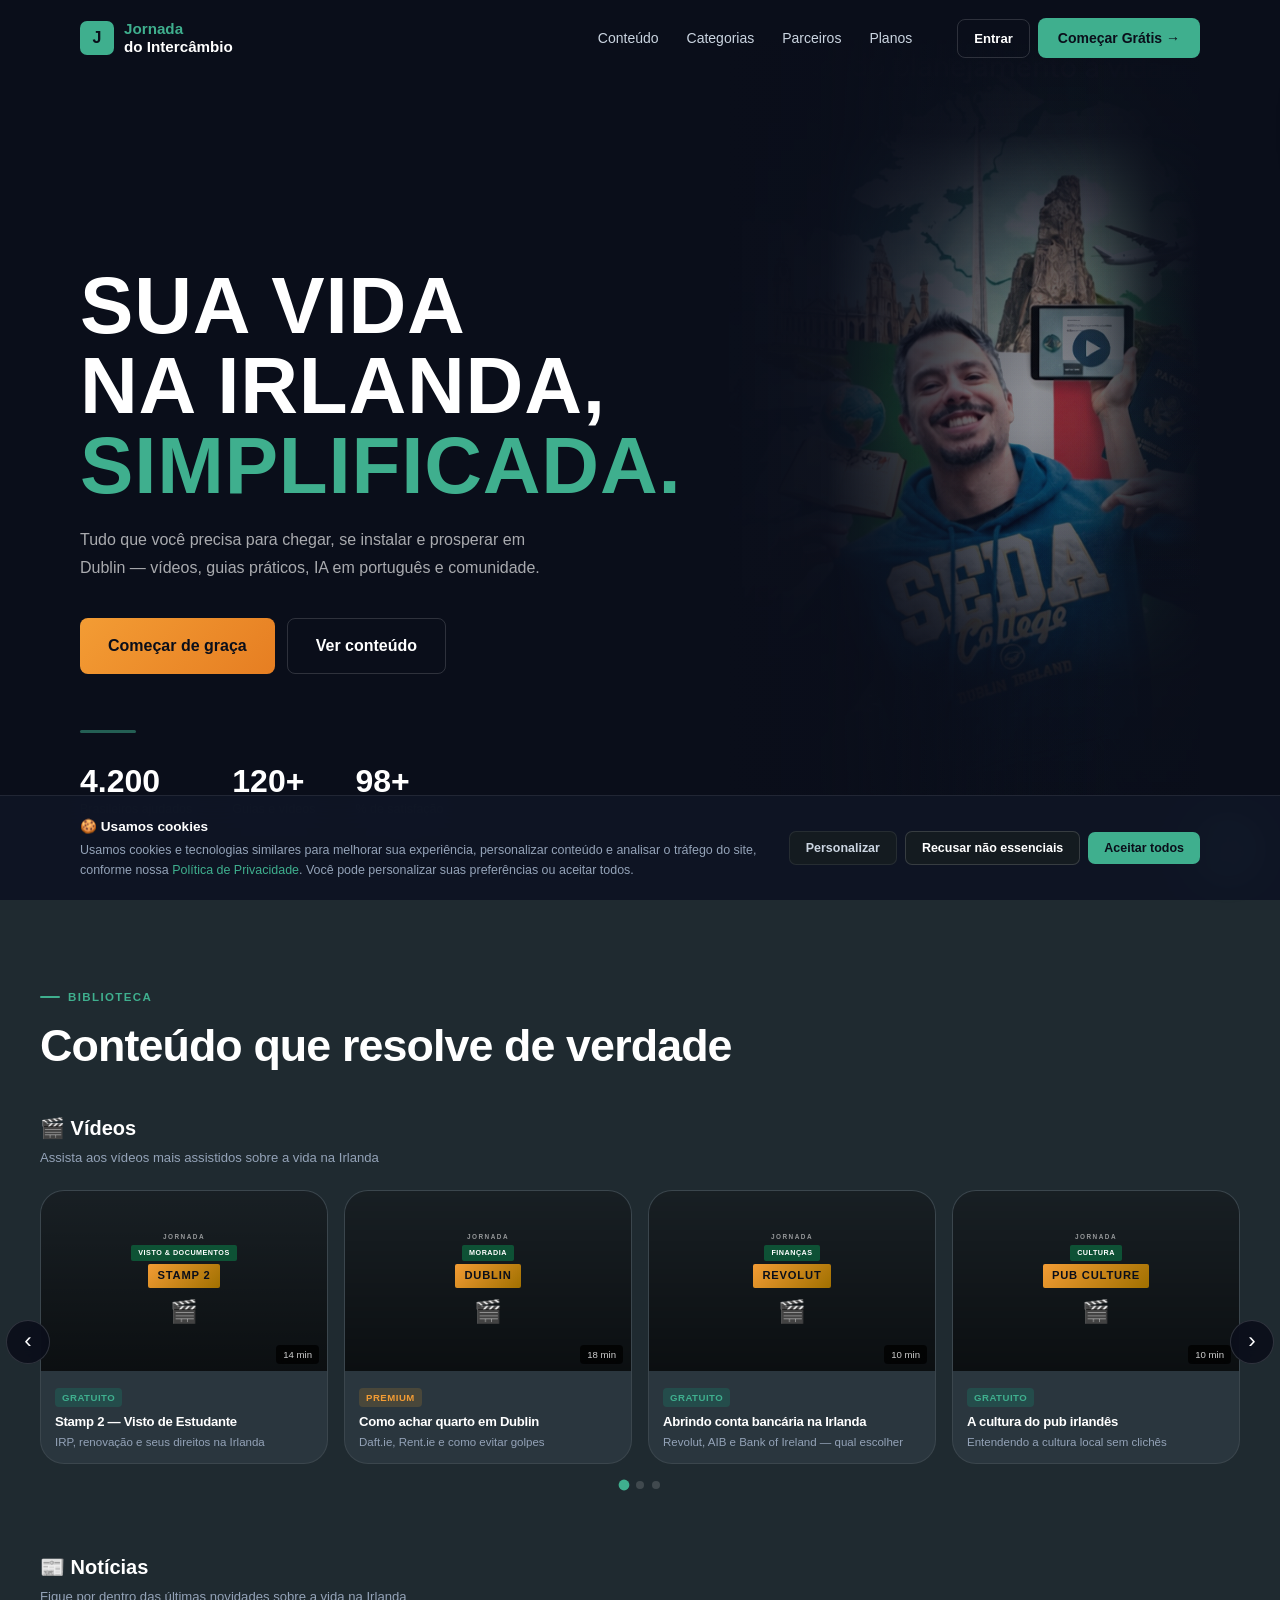
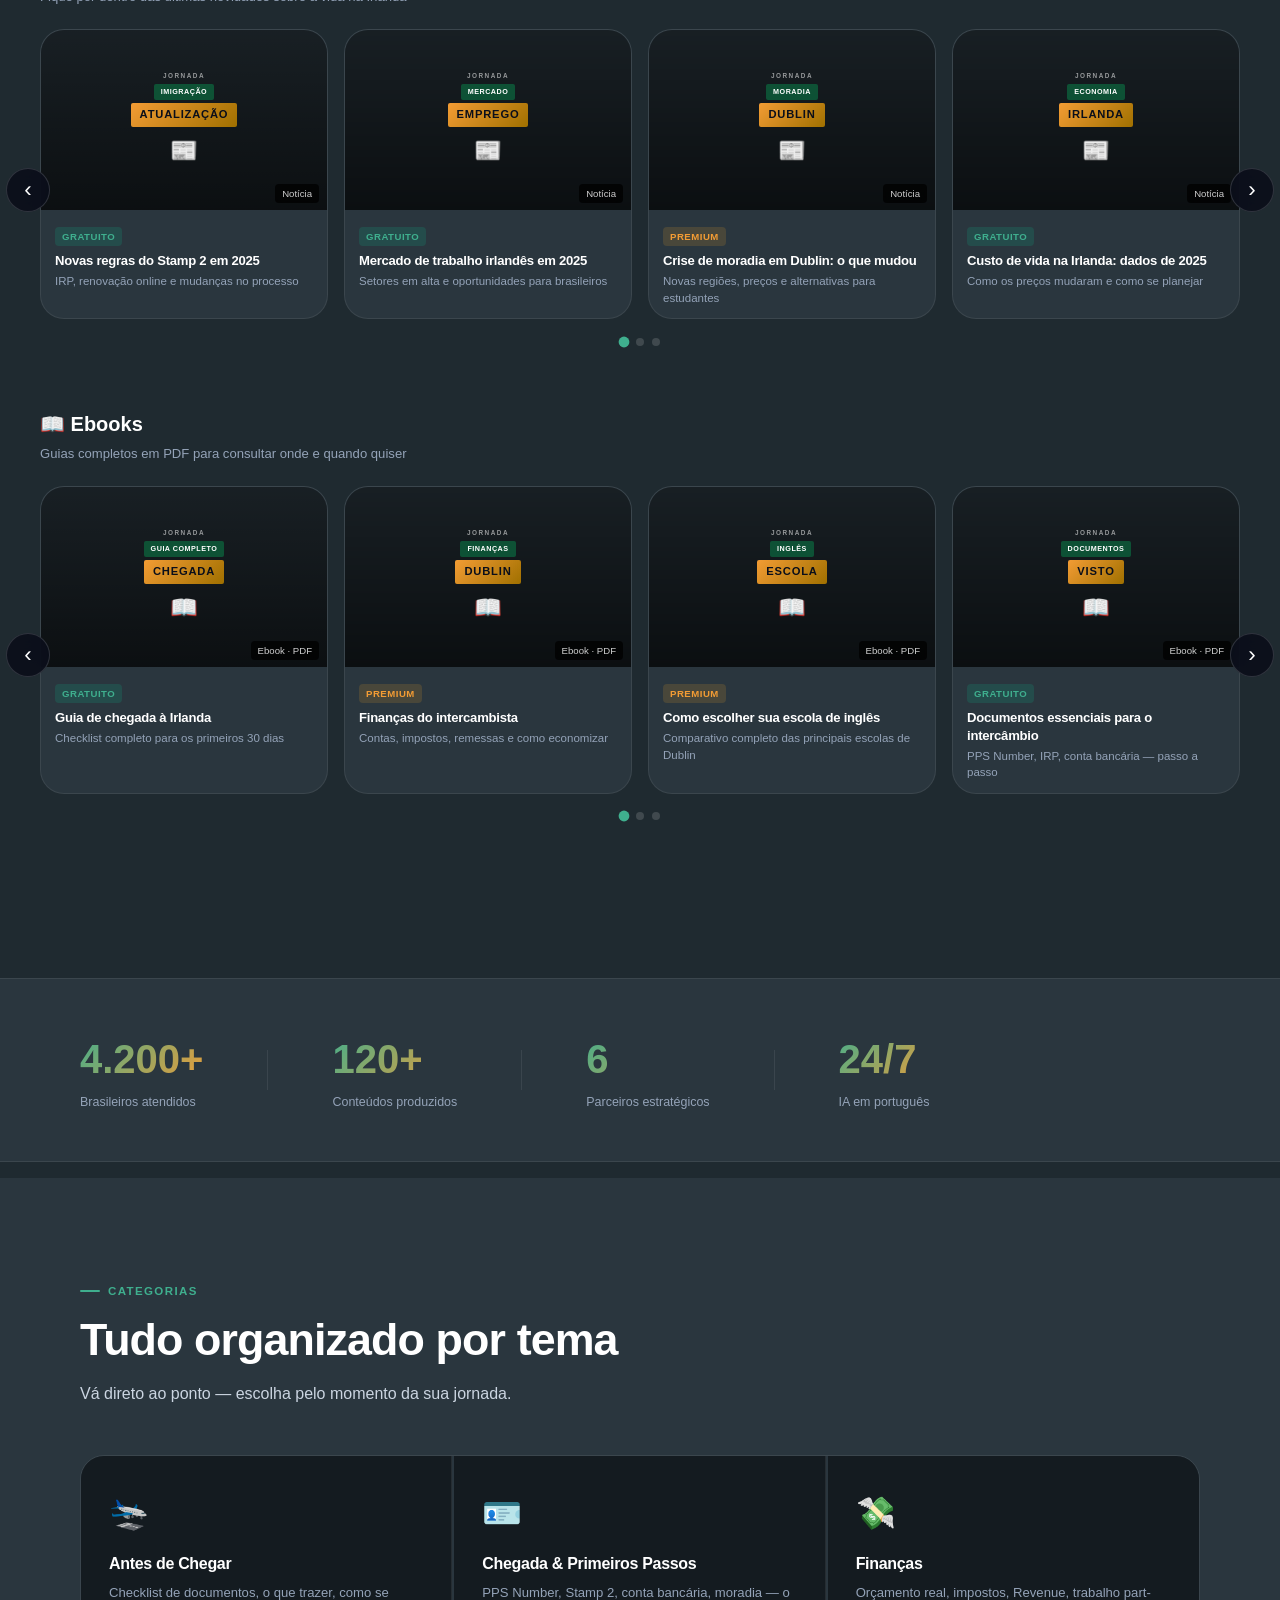
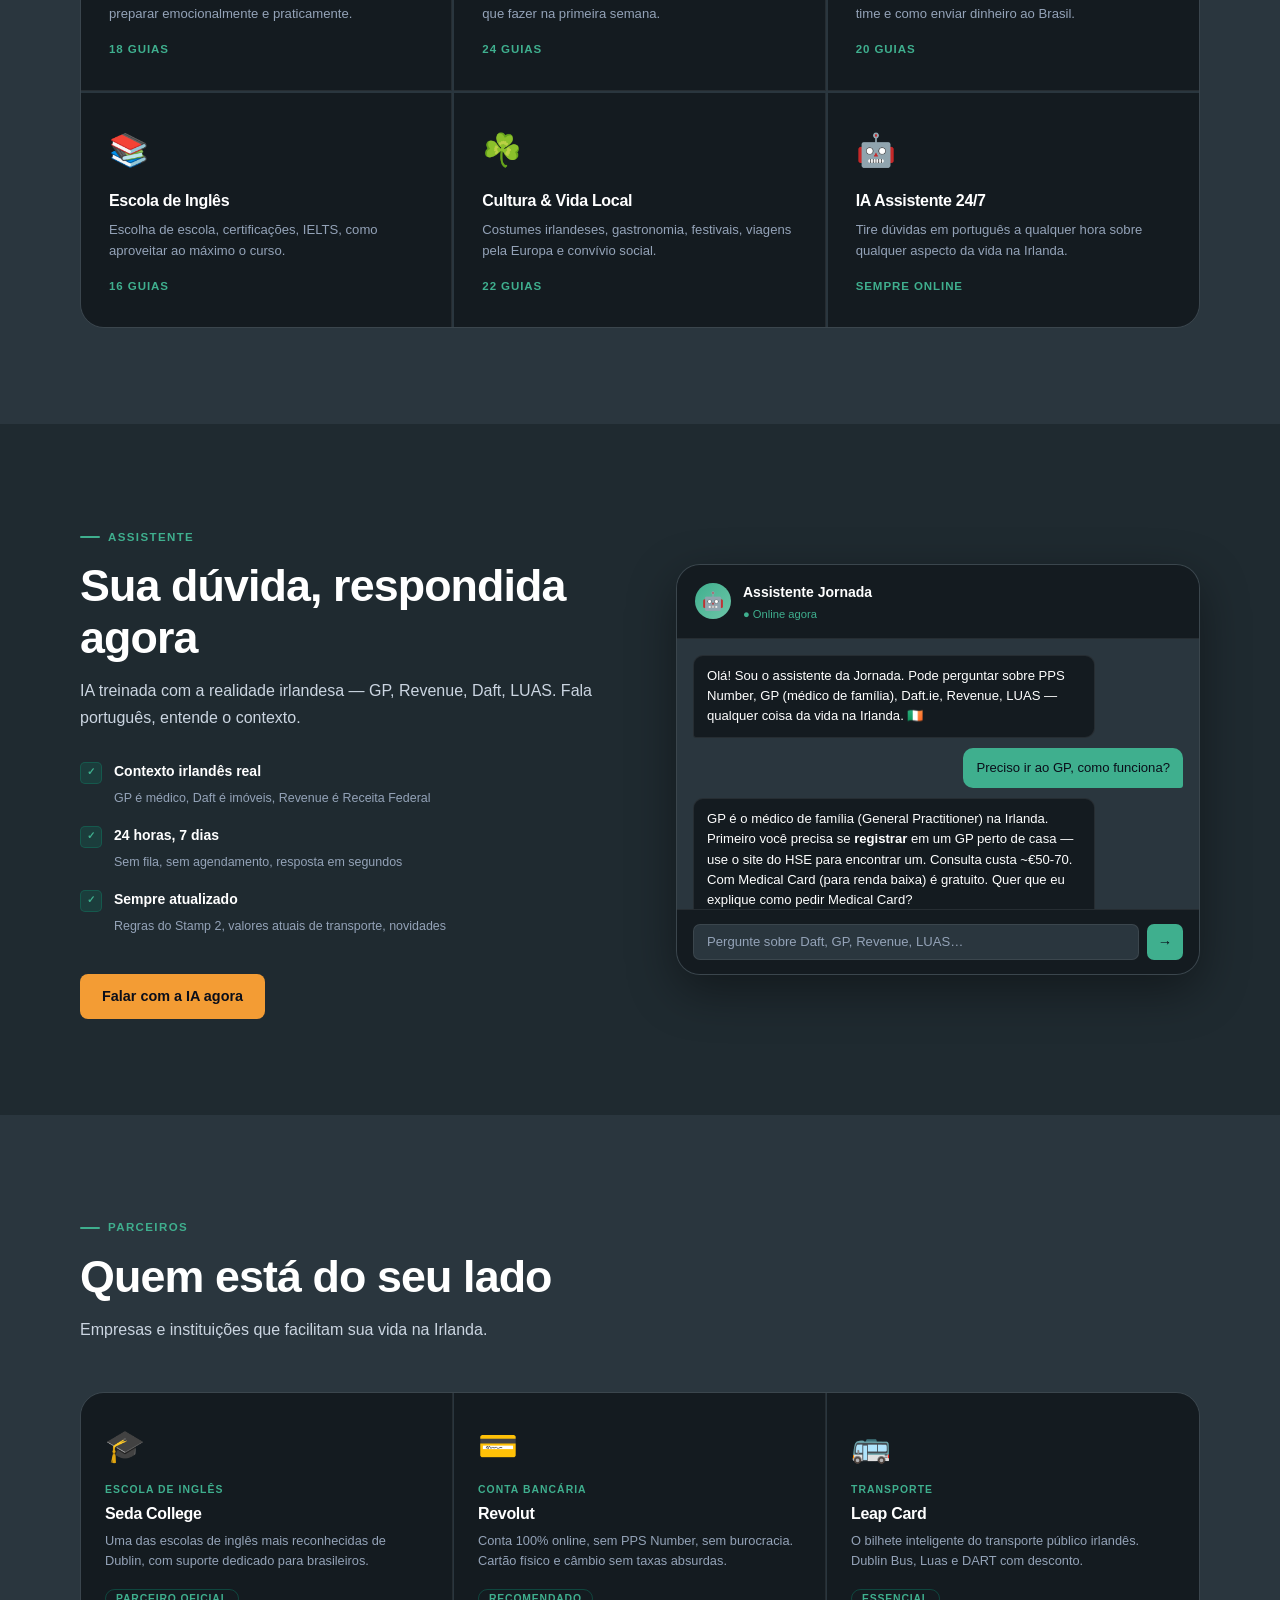
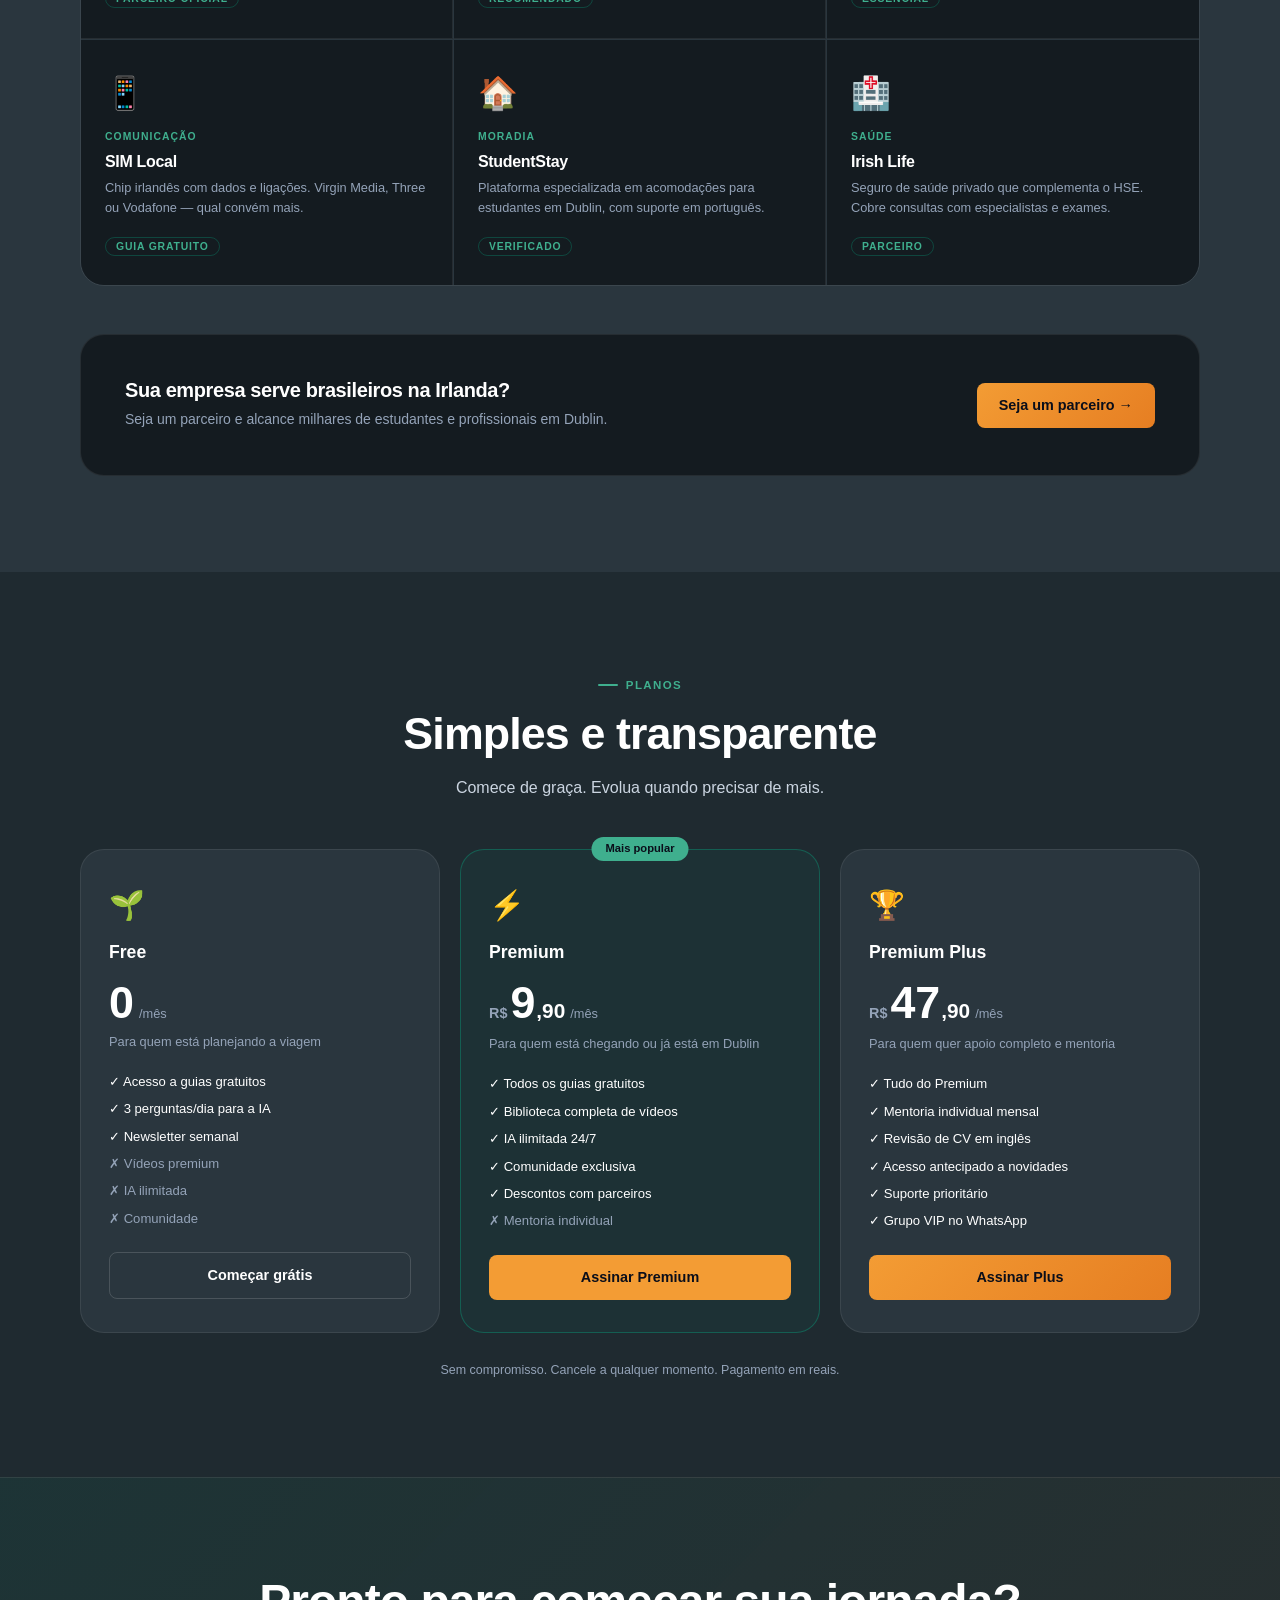
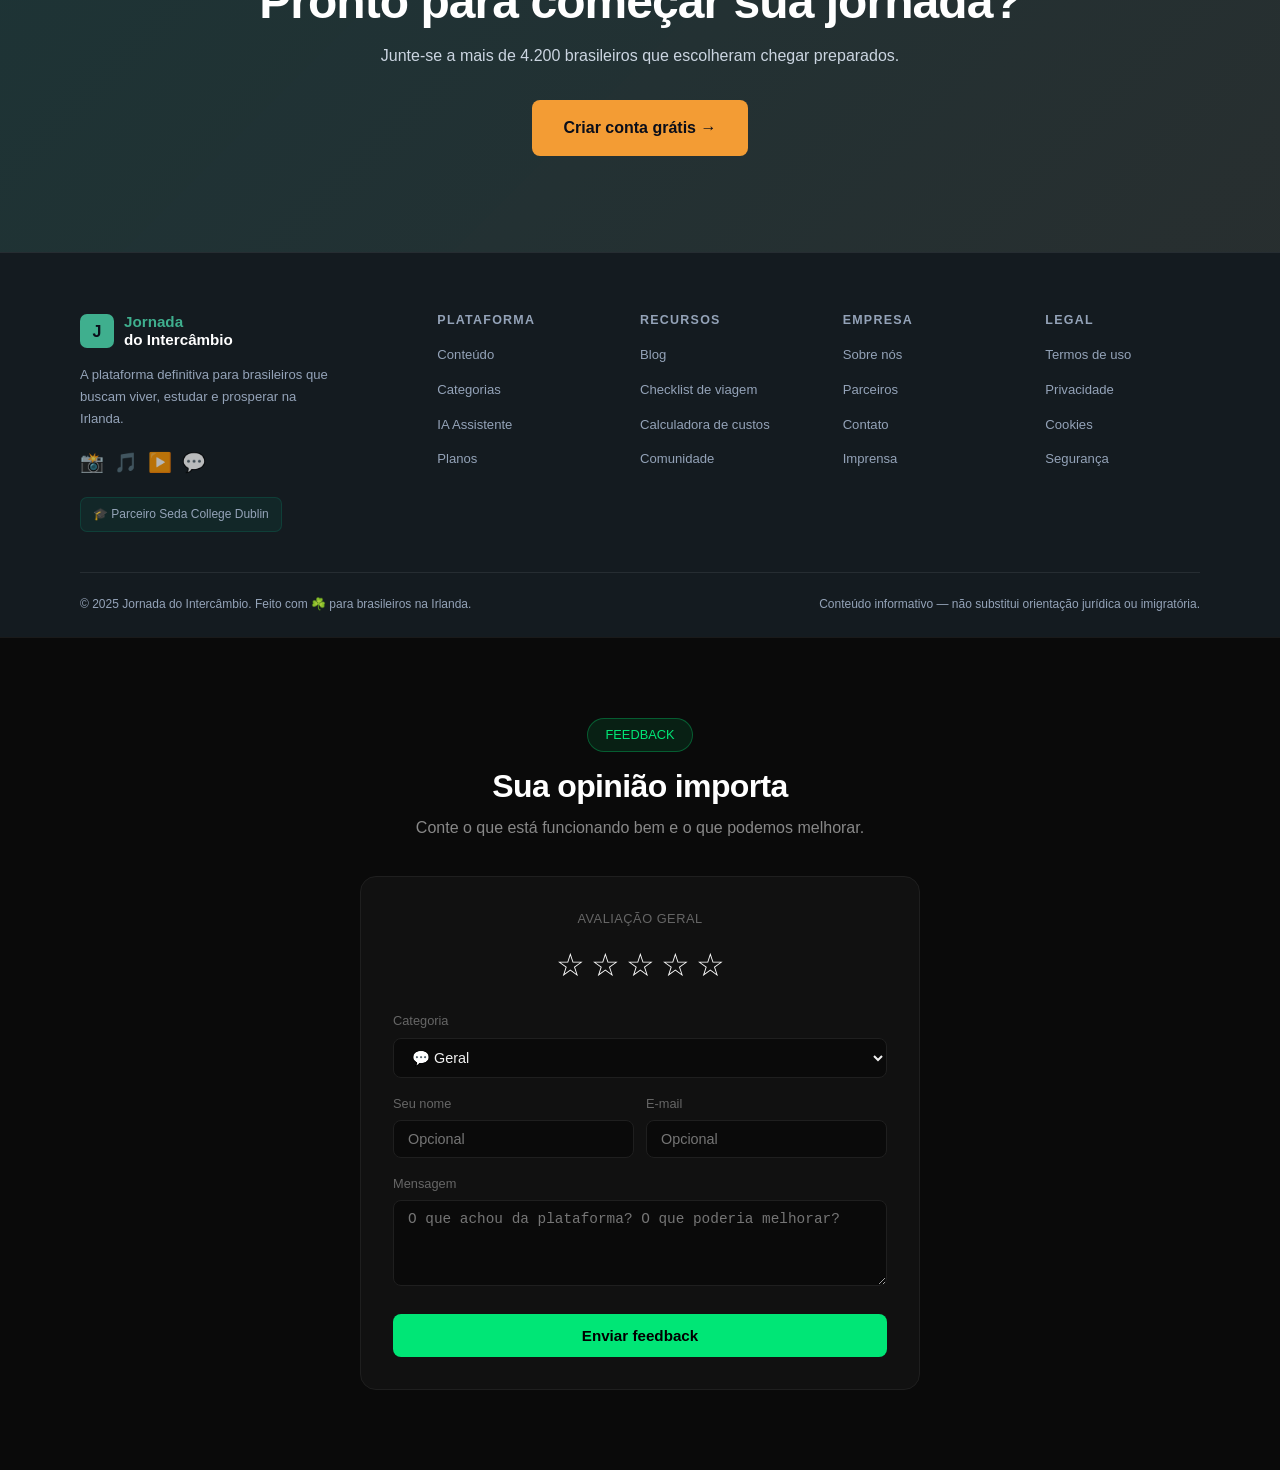
==== commit 93f885f5: "feat: botão 'Seja um parceiro' (btn-gold) na seção de parceiros" ====
--- a/index.html
+++ b/index.html
@@ -1092,7 +1092,7 @@
                     <h3>Sua empresa serve brasileiros na Irlanda?</h3>
                     <p>Seja um parceiro e alcance milhares de estudantes e profissionais em Dublin.</p>
                 </div>
-                <a href="mailto:parceiros@jornadadointercambio.com.br" class="btn btn-outline">Falar com a equipe →</a>
+                <a href="mailto:parceiros@jornadadointercambio.com.br" class="btn btn-gold">Seja um parceiro →</a>
             </div>
         </div>
     </section>
--- a/style.css
+++ b/style.css
@@ -523,7 +523,7 @@
   object-fit: cover;
   object-position: top center;
   /* Harmonize com paleta dark: darkening + leve desaturação + hue shift sutil */
-  filter: brightness(1.08) saturate(0.90) hue-rotate(-8deg) contrast(1.04);
+  filter: brightness(1.22) saturate(0.90) hue-rotate(-8deg) contrast(1.06);
   opacity: 1.0;
   display: block;
 }
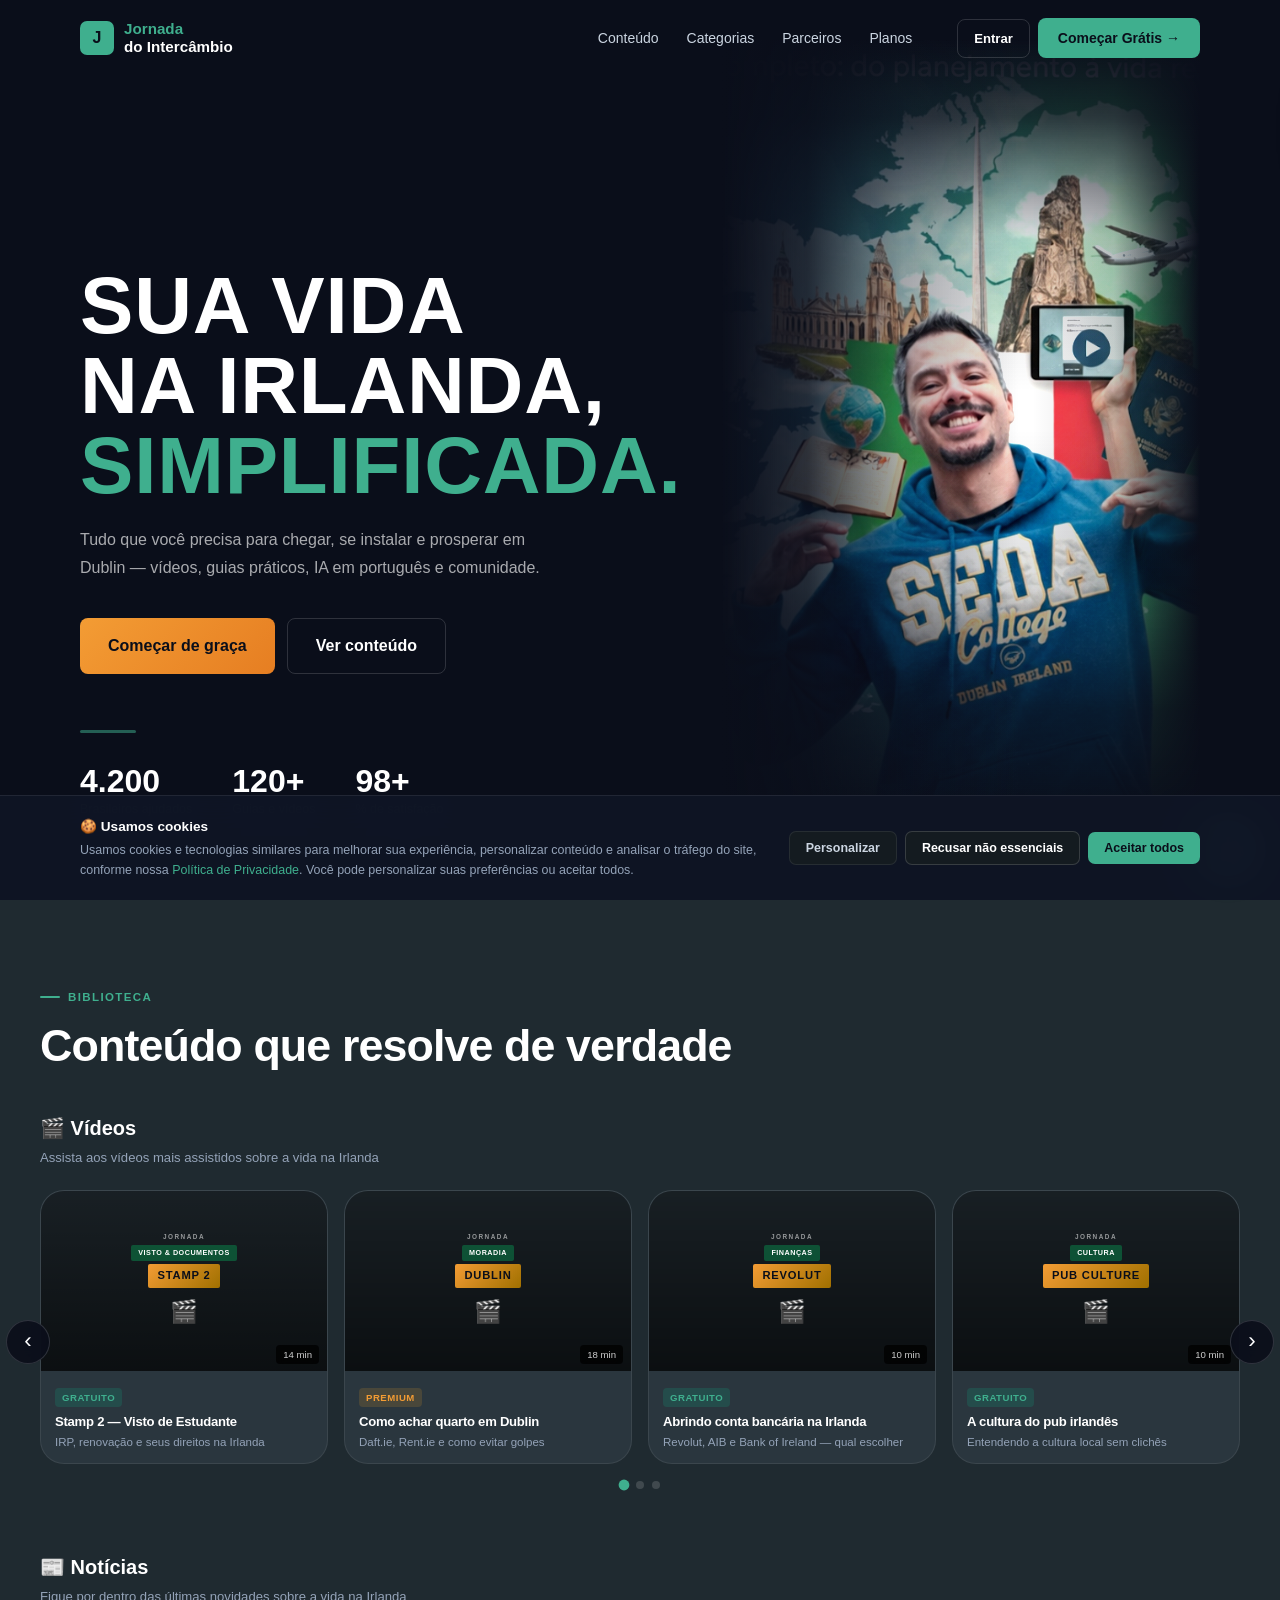
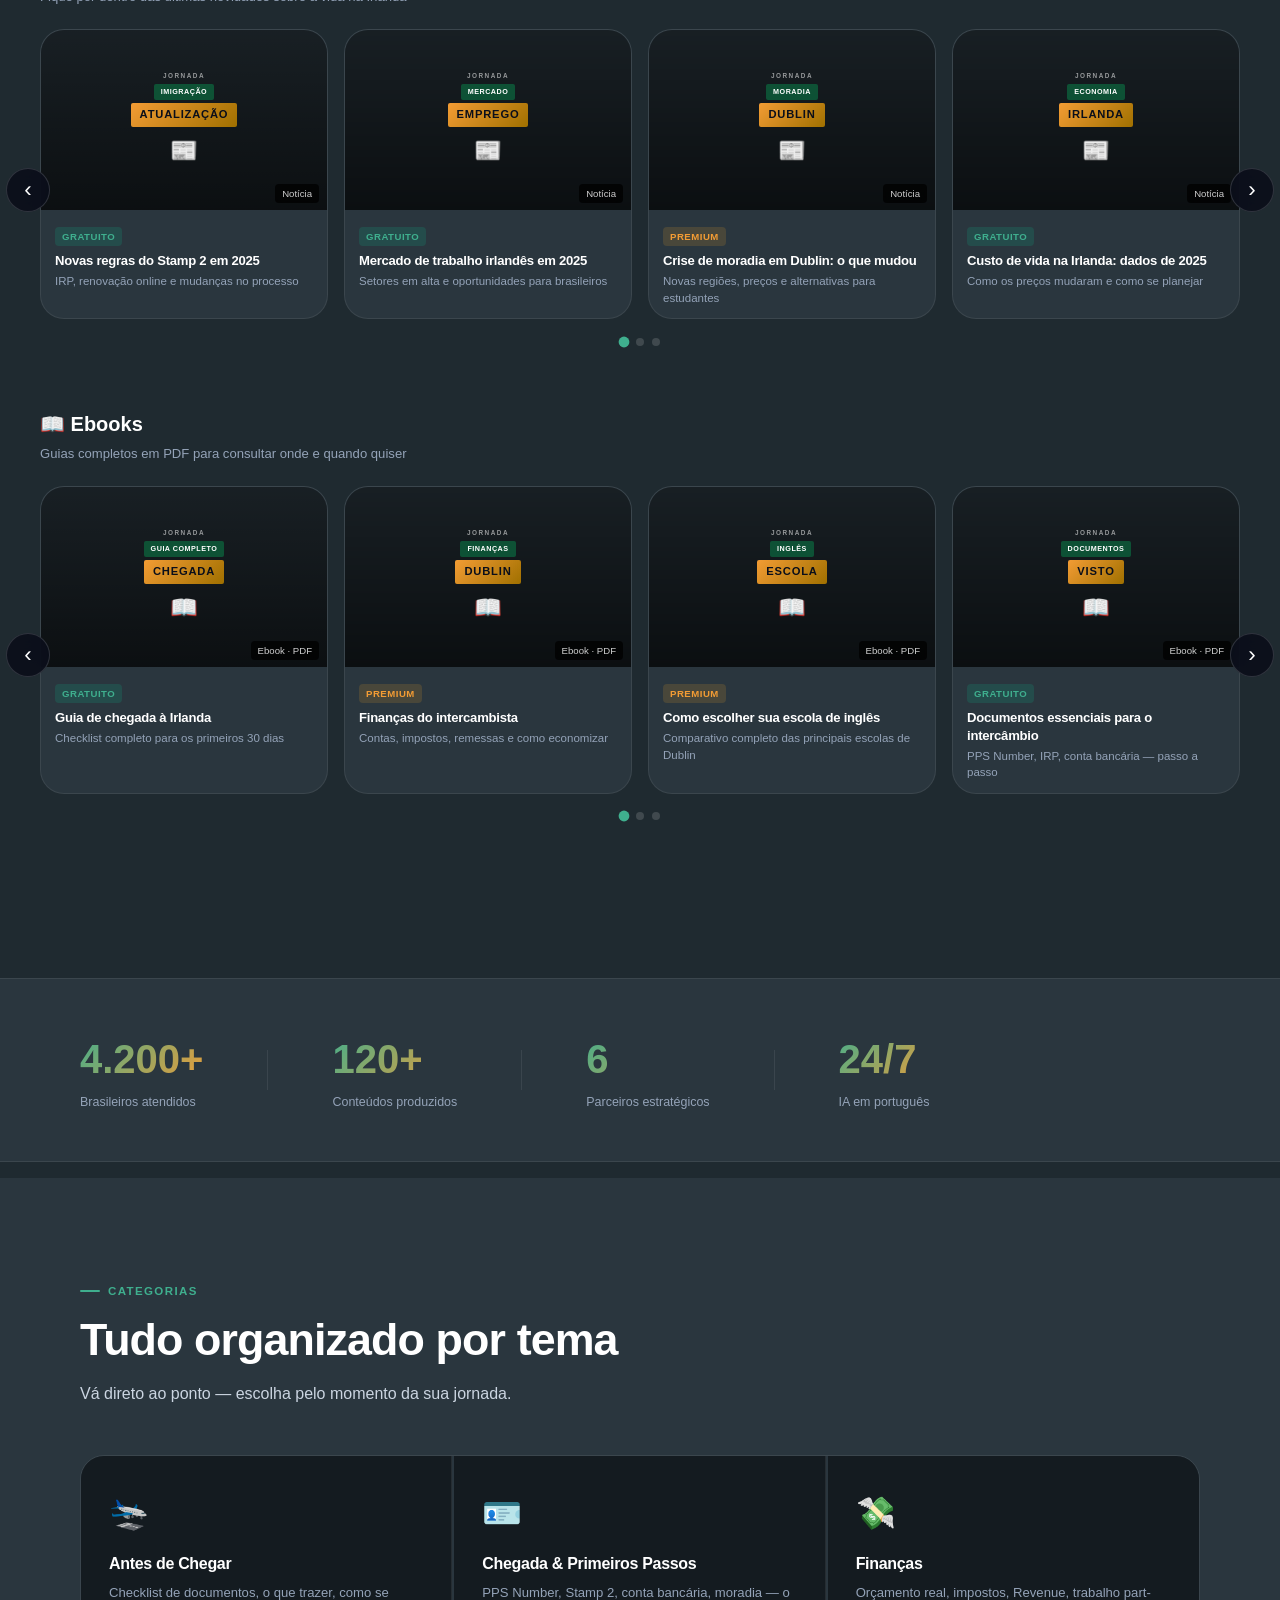
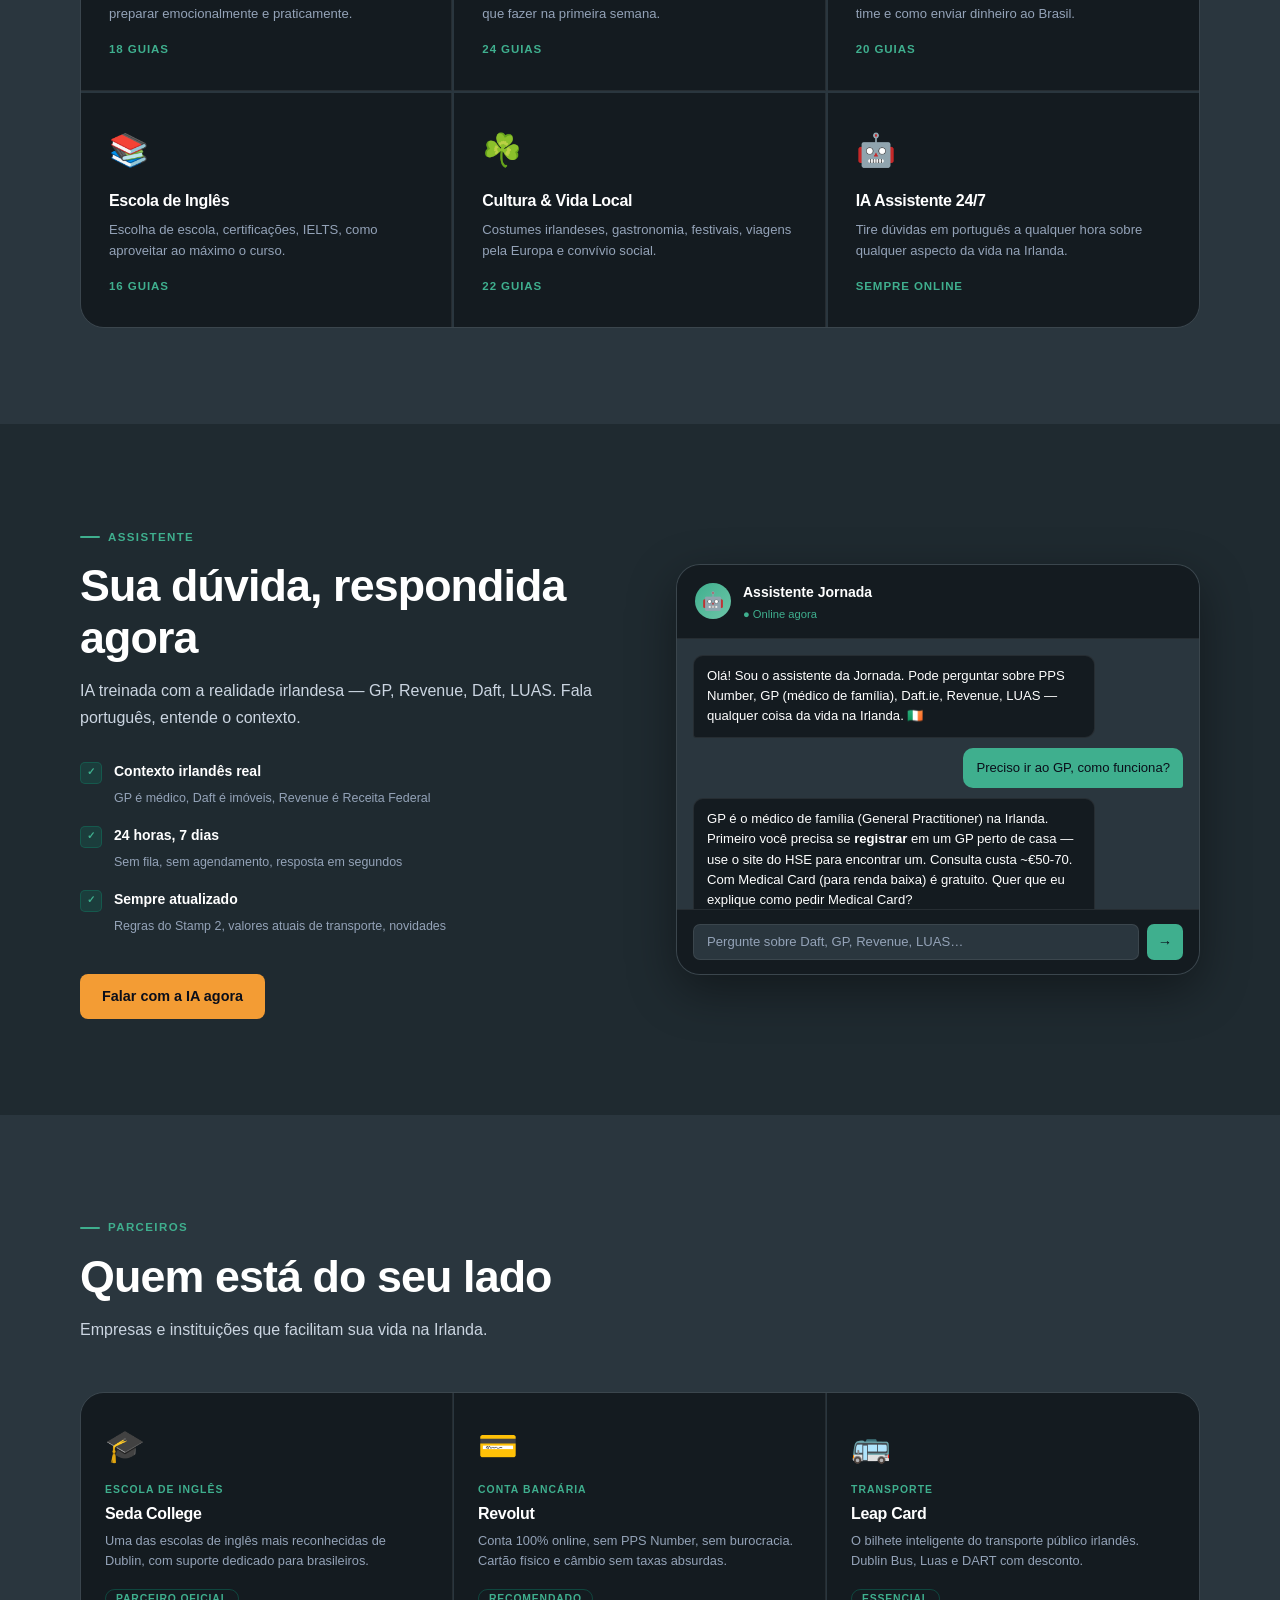
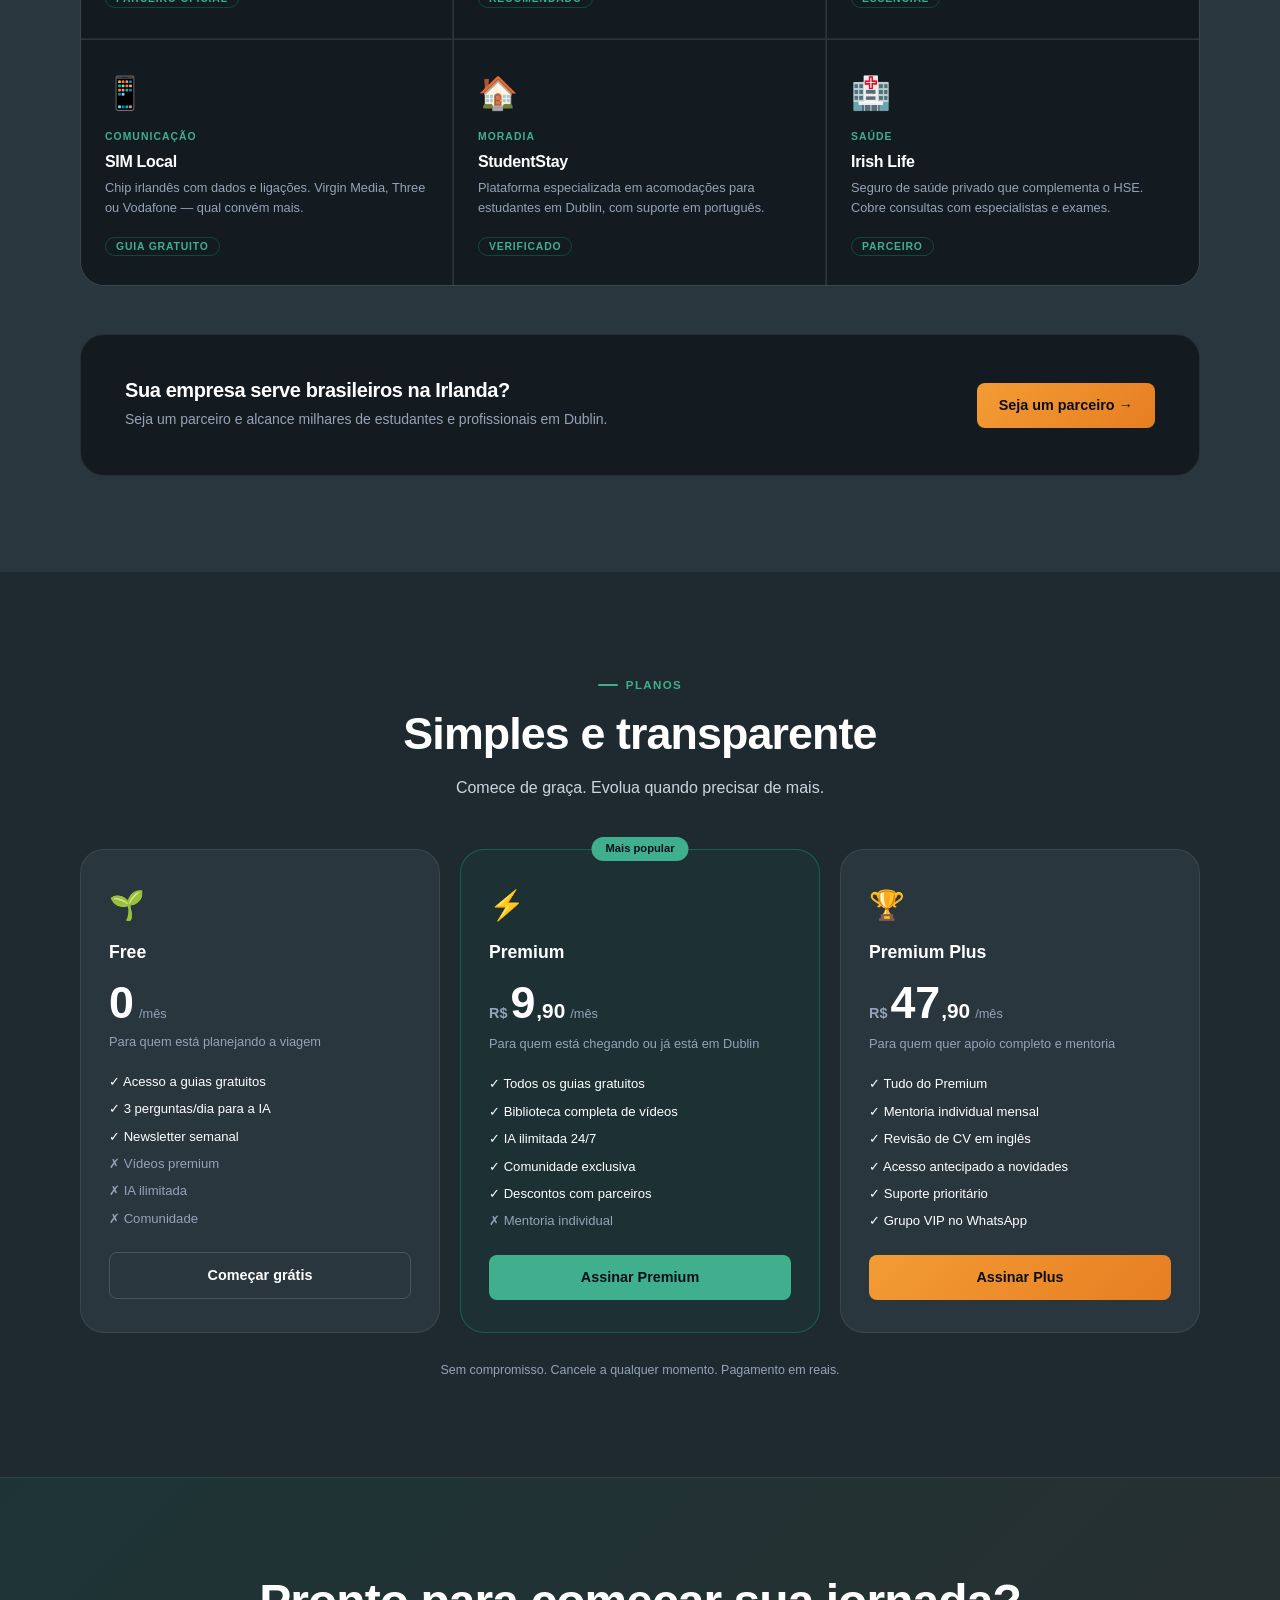
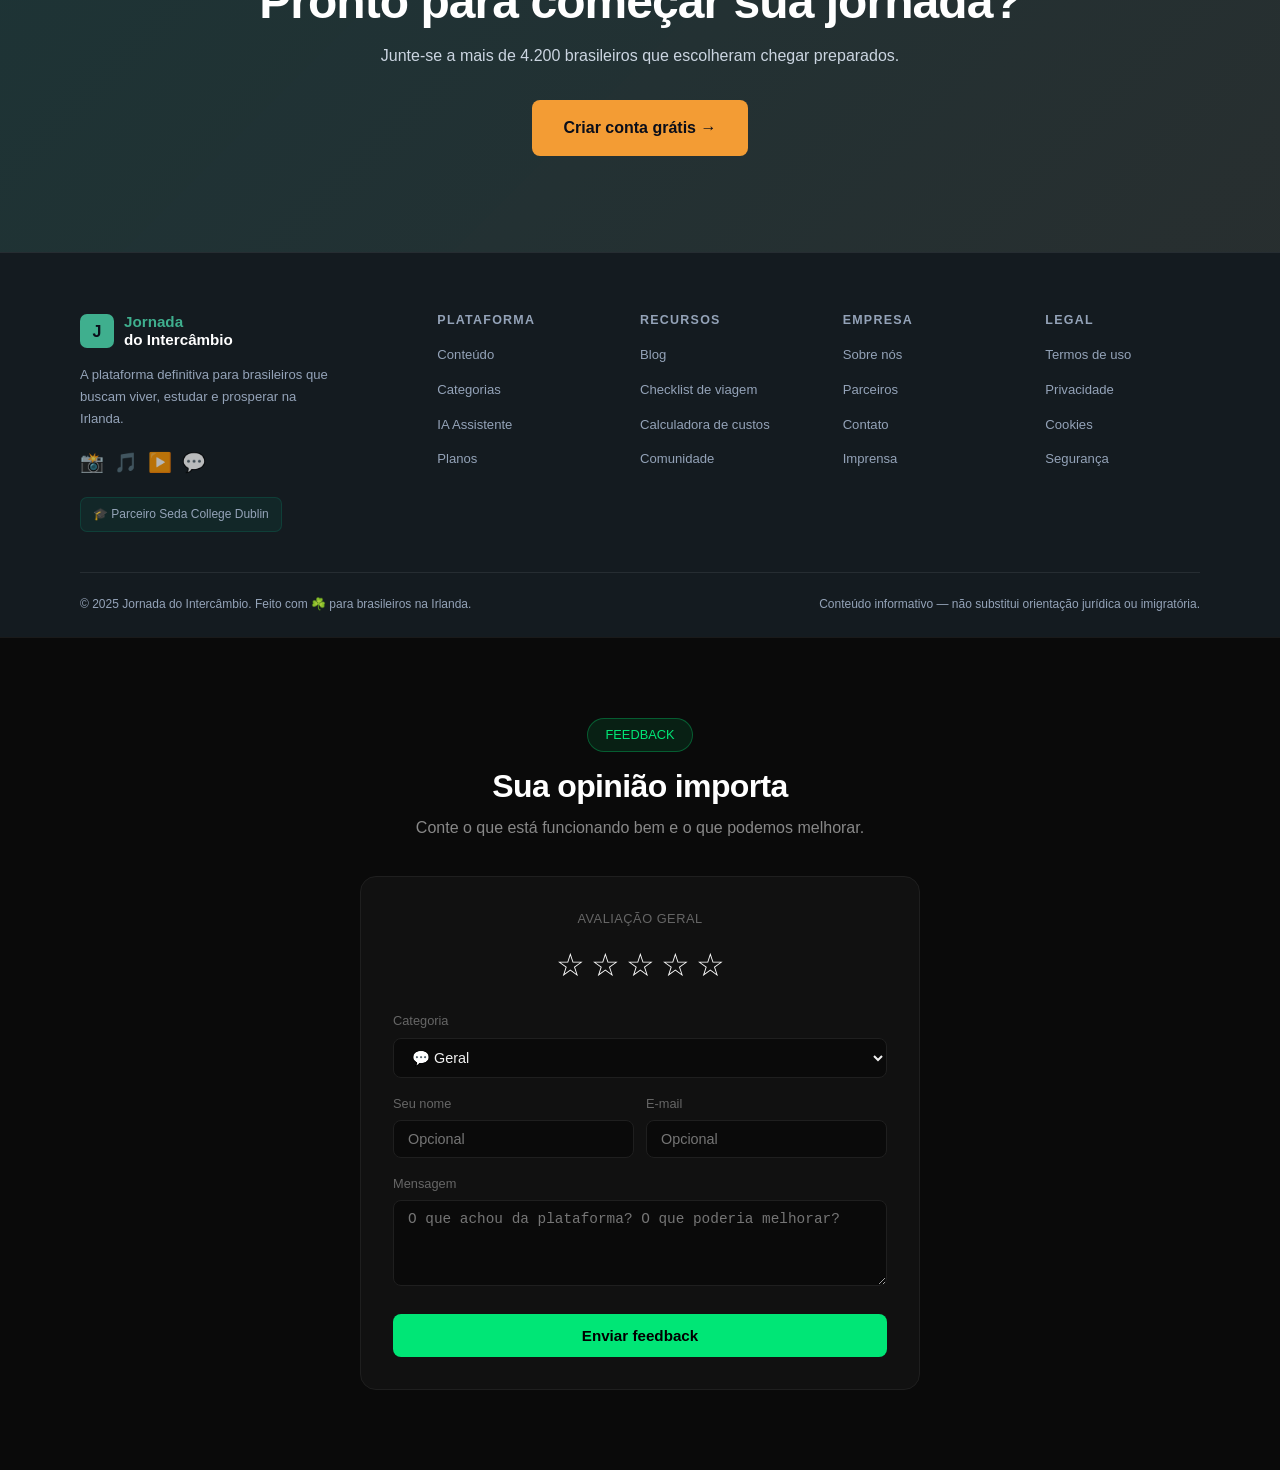
==== commit abb66083: "feat: botão Assinar Premium em verde (btn-green) com tom --green da plataforma" ====
--- a/index.html
+++ b/index.html
@@ -1145,7 +1145,7 @@
                         <li>✓ Descontos com parceiros</li>
                         <li class="no">✗ Mentoria individual</li>
                     </ul>
-                    <a href="#" class="btn btn-primary btn-block">Assinar Premium</a>
+                    <a href="#" class="btn btn-green btn-block">Assinar Premium</a>
                 </div>
 
                 <div class="price-card reveal">
--- a/style.css
+++ b/style.css
@@ -218,6 +218,17 @@
   box-shadow: 0 6px 20px rgba(245, 166, 35, 0.25)
 }
 
+.btn-green {
+  background: var(--green);
+  color: #0A0E1A;
+}
+
+.btn-green:hover {
+  background: var(--green2);
+  transform: translateY(-1px);
+  box-shadow: 0 6px 20px rgba(0, 200, 150, 0.30);
+}
+
 .btn-sm {
   padding: 8px 16px;
   font-size: 0.82rem
@@ -494,14 +505,14 @@
   z-index: 2;
   pointer-events: none;
   background:
-    /* Esquerda — fade muito profundo */
-    linear-gradient(to right, #0A0E1A 0%, rgba(10, 14, 26, 0.97) 22%, rgba(10, 14, 26, 0.65) 45%, rgba(10, 14, 26, 0.15) 65%, transparent 82%),
-    /* Topo — arredondado */
-    linear-gradient(to bottom, #0A0E1A 0%, rgba(10, 14, 26, 0.95) 12%, rgba(10, 14, 26, 0.50) 30%, rgba(10, 14, 26, 0.10) 50%, transparent 70%),
-    /* Base — arredondado */
-    linear-gradient(to top, #0A0E1A 0%, rgba(10, 14, 26, 0.95) 18%, rgba(10, 14, 26, 0.50) 38%, rgba(10, 14, 26, 0.10) 55%, transparent 72%),
+    /* Esquerda — fade profundo nas bordas, centro livre */
+    linear-gradient(to right, #0A0E1A 0%, rgba(10, 14, 26, 0.85) 18%, rgba(10, 14, 26, 0.30) 38%, transparent 62%),
+    /* Topo */
+    linear-gradient(to bottom, #0A0E1A 0%, rgba(10, 14, 26, 0.80) 10%, rgba(10, 14, 26, 0.15) 25%, transparent 45%),
+    /* Base */
+    linear-gradient(to top, #0A0E1A 0%, rgba(10, 14, 26, 0.80) 14%, rgba(10, 14, 26, 0.15) 30%, transparent 50%),
     /* Direita — suave */
-    linear-gradient(to left, #0A0E1A 0%, rgba(10, 14, 26, 0.85) 10%, rgba(10, 14, 26, 0.30) 24%, transparent 45%);
+    linear-gradient(to left, #0A0E1A 0%, rgba(10, 14, 26, 0.65) 8%, rgba(10, 14, 26, 0.15) 18%, transparent 35%);
 }
 
 /* Glow verde — expande a cor da imagem para fundir ao fundo */
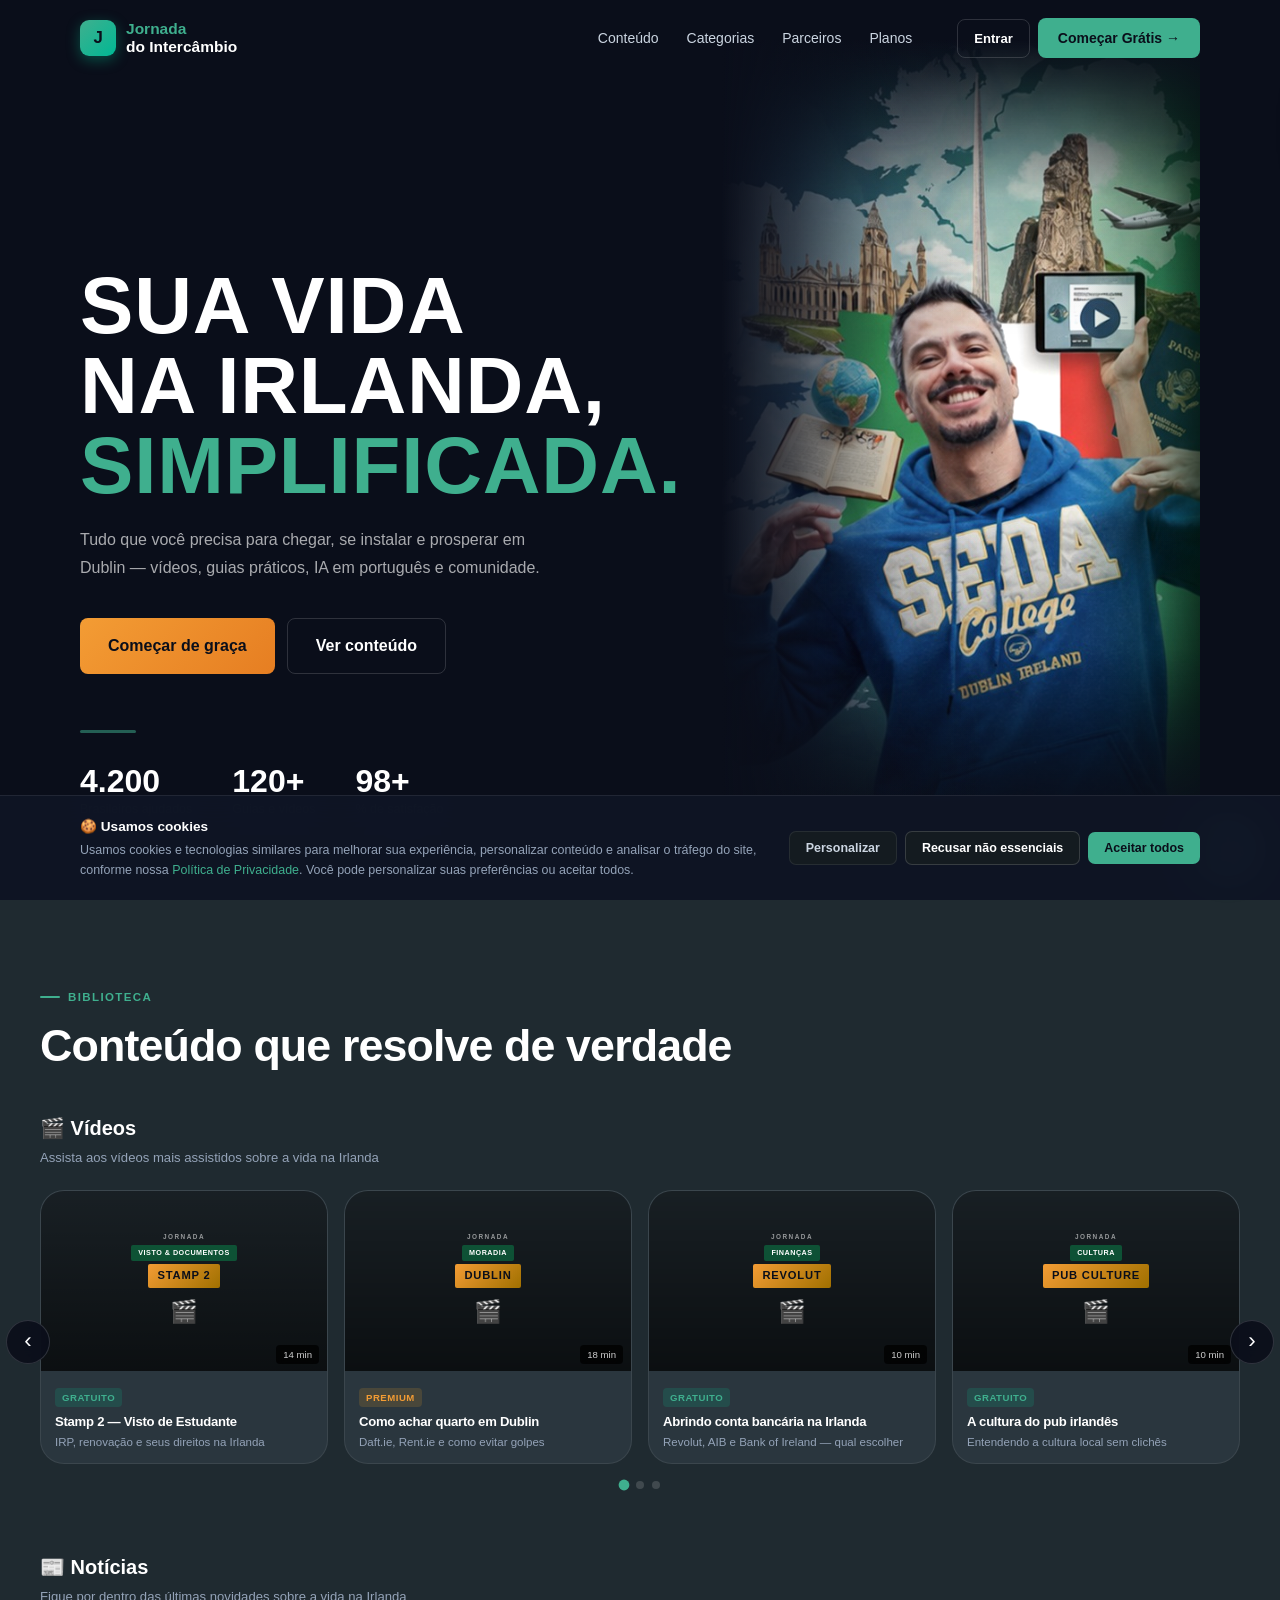
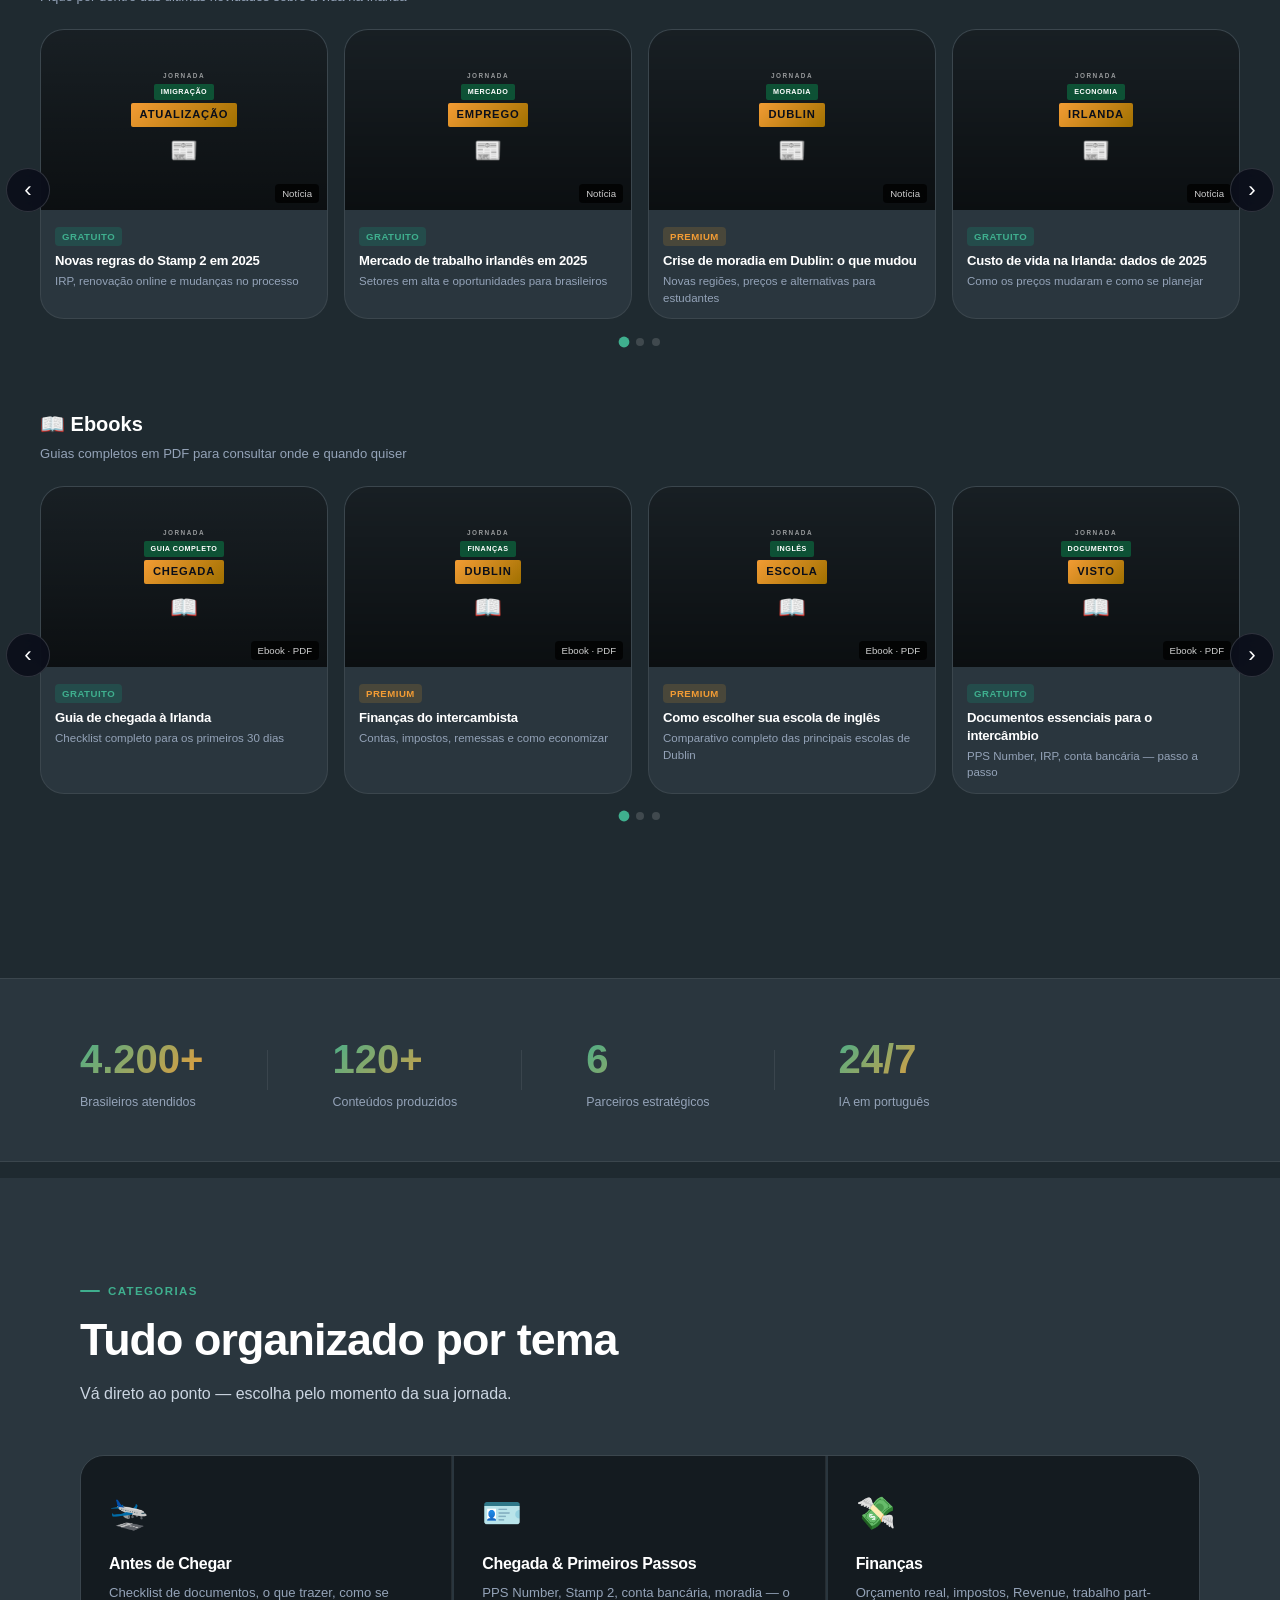
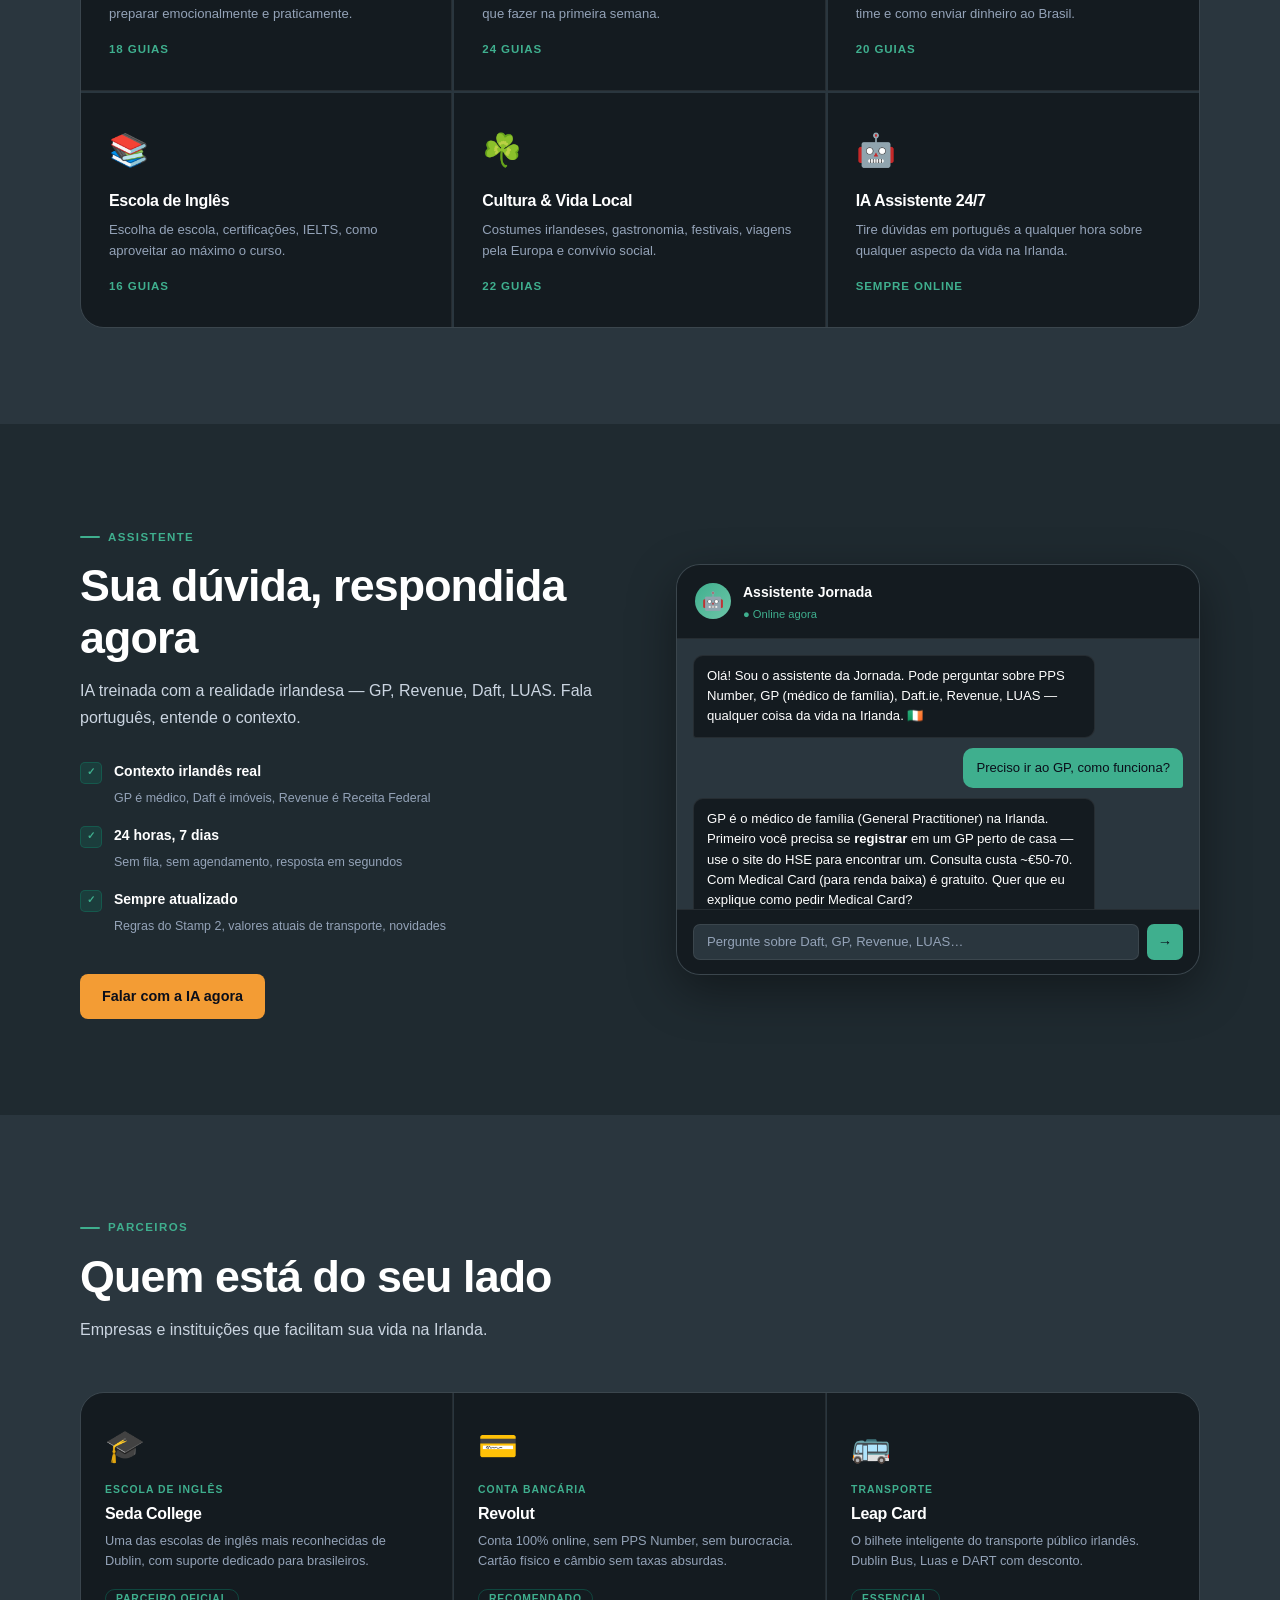
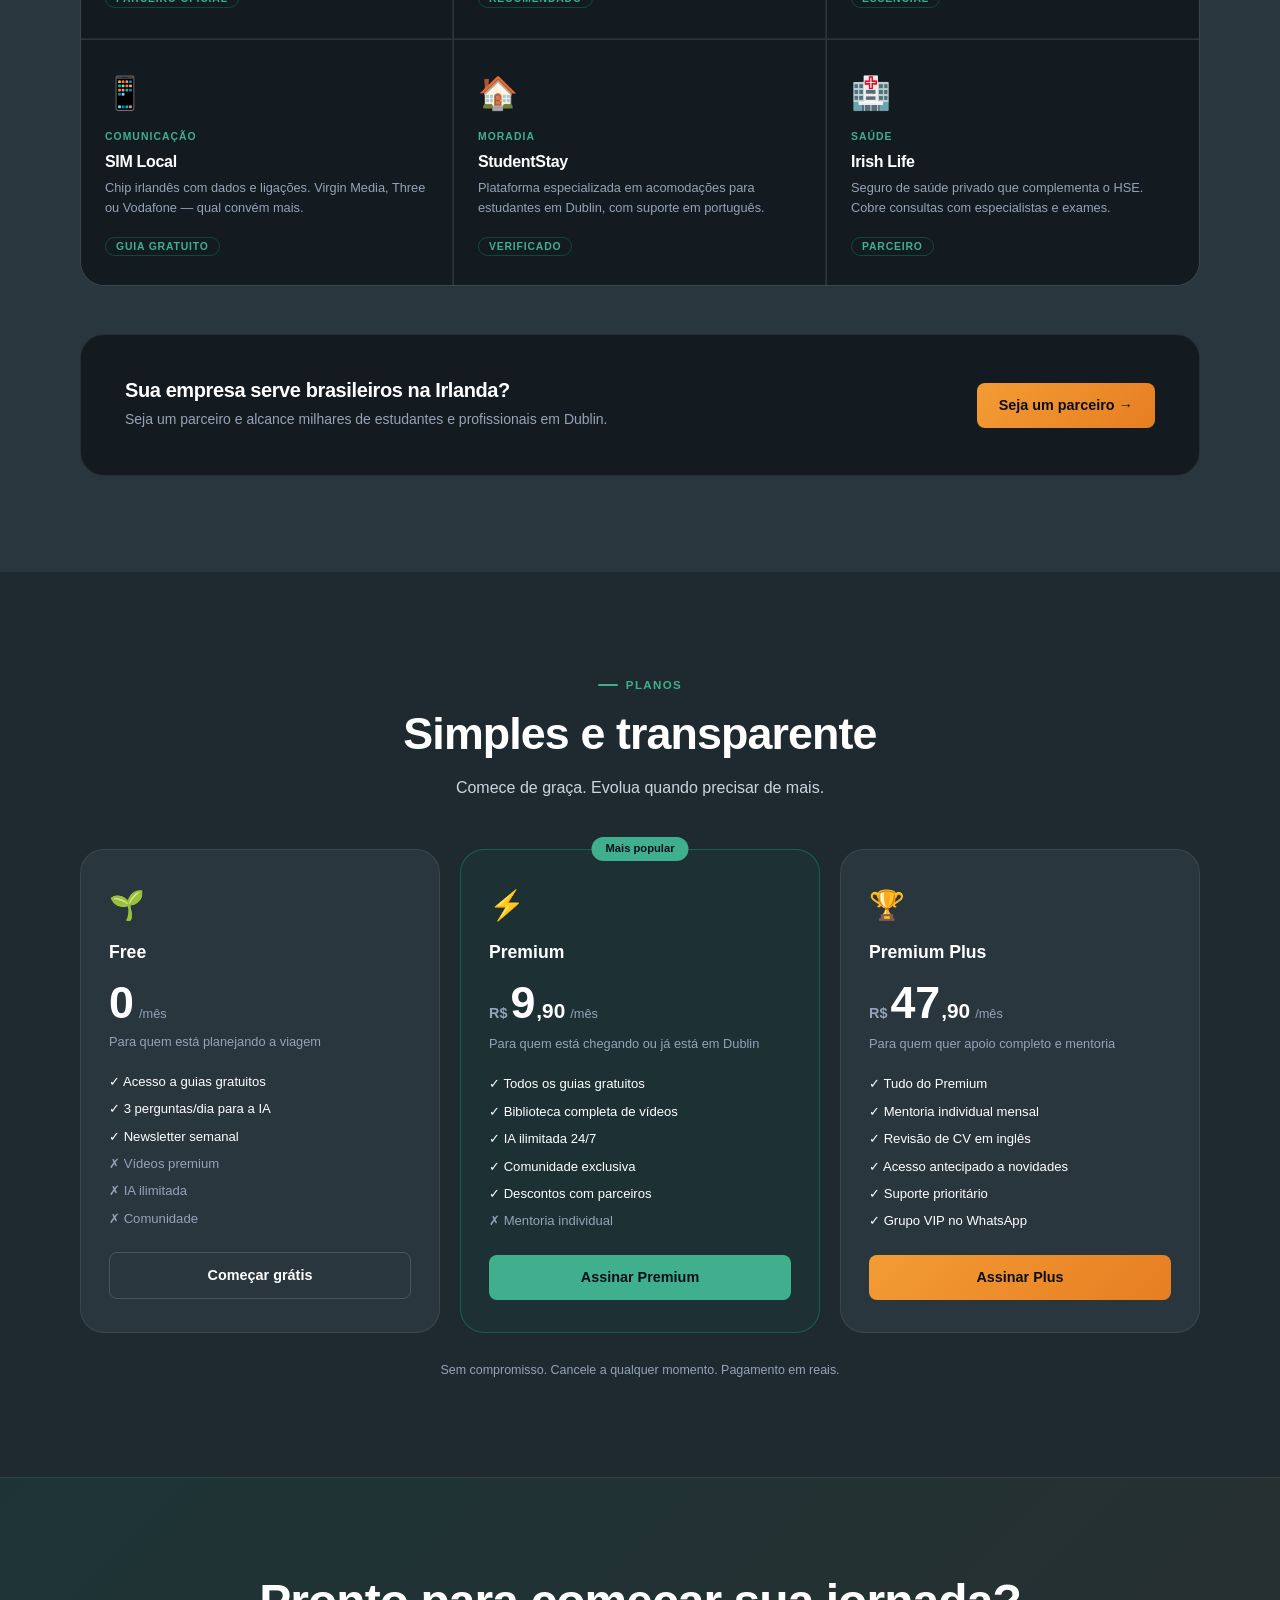
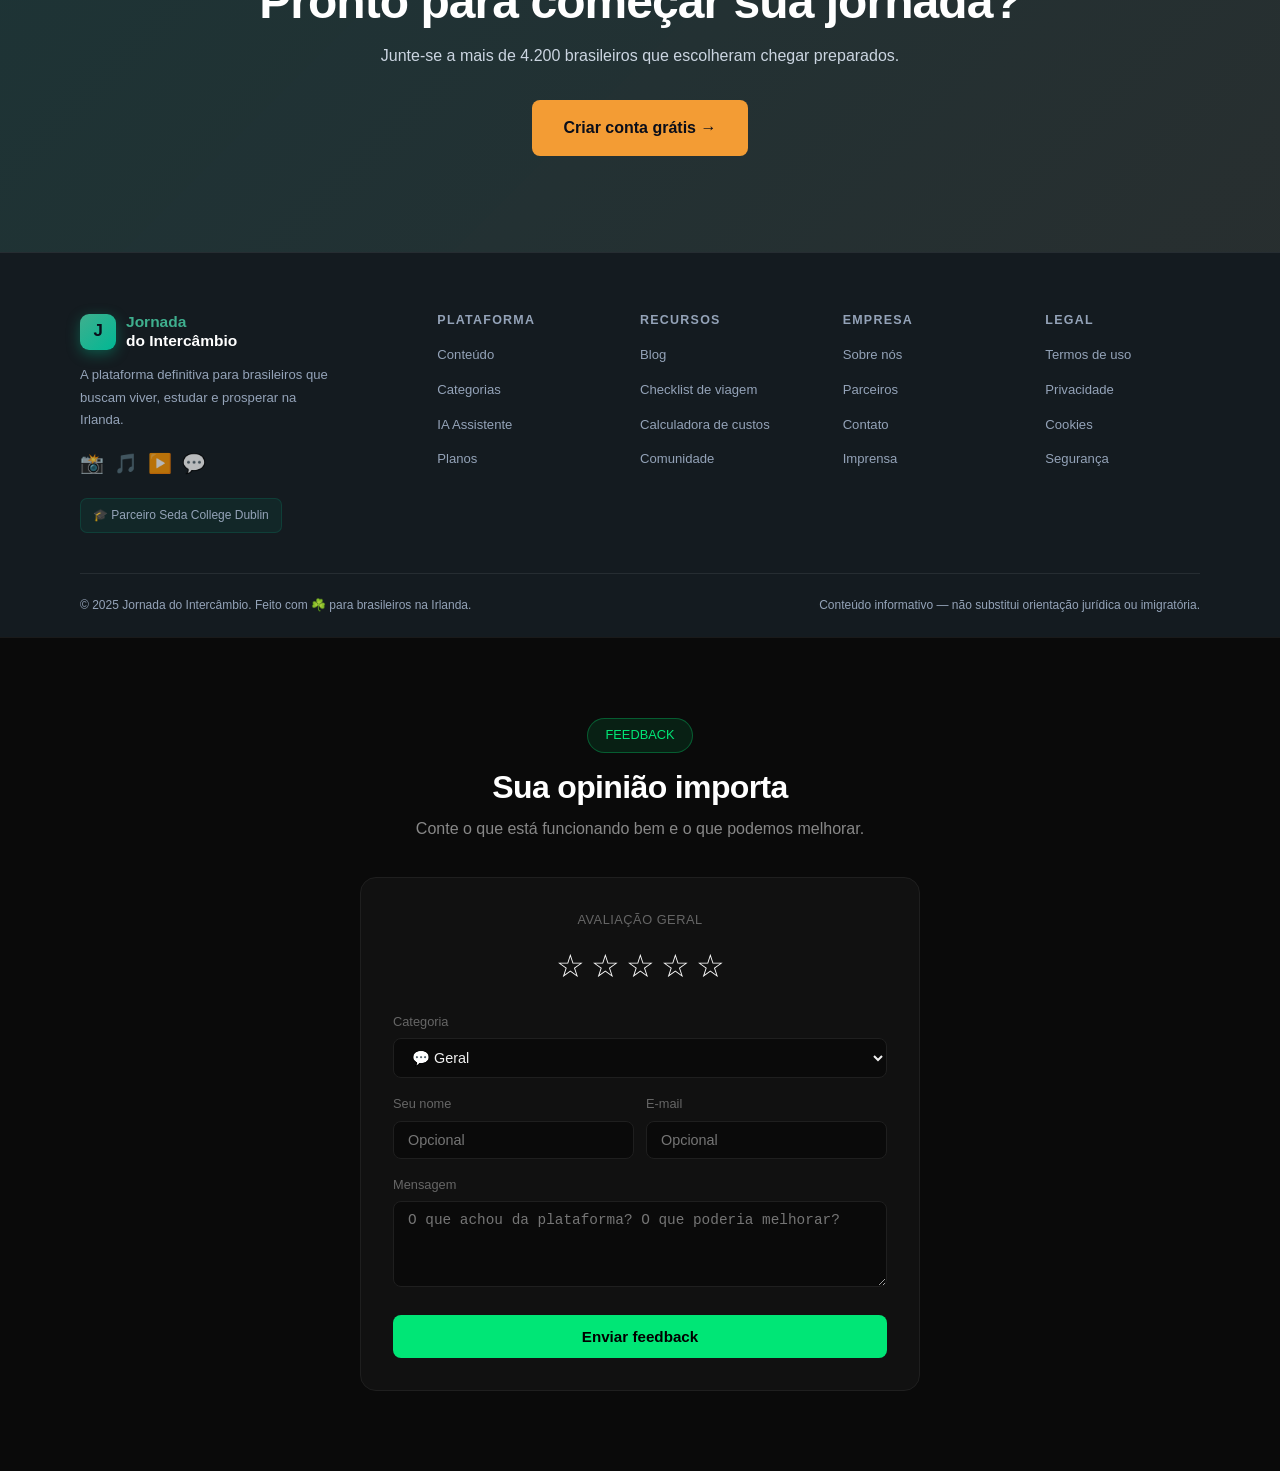
==== commit f9f5f8c0: "fix: botao fechar no modal do pre-form da IA - Botao X no canto superior direito do modal - Fechar c" ====
--- a/index.html
+++ b/index.html
@@ -1271,7 +1271,12 @@
 
     <!-- AI PRE-FORM MODAL -->
     <div class="modal-overlay" id="aiPreModal" role="dialog" aria-label="Identificação para chat">
-        <div class="modal-box">
+        <div class="modal-box" style="position:relative">
+            <button id="pf-close" aria-label="Fechar"
+                onclick="document.getElementById('aiPreModal').classList.remove('open')"
+                style="position:absolute;top:14px;right:14px;background:rgba(255,255,255,0.08);border:1px solid rgba(255,255,255,0.12);color:#aaa;border-radius:50%;width:32px;height:32px;font-size:1rem;display:flex;align-items:center;justify-content:center;cursor:pointer;transition:all .2s"
+                onmouseover="this.style.background='rgba(255,255,255,0.16)'"
+                onmouseout="this.style.background='rgba(255,255,255,0.08)'">✕</button>
             <div class="modal-icon">🤖</div>
             <h3>Antes de começar</h3>
             <p class="sub">Precisamos de alguns dados para personalizar a conversa e registrar sua dúvida. Suas
--- a/style.css
+++ b/style.css
@@ -356,29 +356,38 @@
 }
 
 .logo-mark {
-  width: 34px;
-  height: 34px;
-  background: var(--green);
+  width: 36px;
+  height: 36px;
+  background: linear-gradient(135deg, var(--green), #00b894);
   color: #0A0E1A;
-  border-radius: 7px;
+  border-radius: 9px;
   display: flex;
   align-items: center;
   justify-content: center;
   font-family: 'Outfit', sans-serif;
   font-weight: 900;
-  font-size: 1rem;
+  font-size: 1.05rem;
   flex-shrink: 0;
+  box-shadow: 0 4px 14px rgba(0, 200, 150, 0.35);
+  letter-spacing: -0.02em;
 }
 
 .logo-text {
   font-family: 'Outfit', sans-serif;
   font-weight: 700;
-  font-size: 0.95rem;
+  font-size: 0.97rem;
   line-height: 1.2
 }
 
 .logo-green {
   color: var(--green)
+}
+
+.logo-sub {
+  font-size: 0.65rem;
+  color: var(--muted);
+  font-weight: 400;
+  margin-top: 1px;
 }
 
 .nav-links {
@@ -505,14 +514,14 @@
   z-index: 2;
   pointer-events: none;
   background:
-    /* Esquerda — fade profundo nas bordas, centro livre */
-    linear-gradient(to right, #0A0E1A 0%, rgba(10, 14, 26, 0.85) 18%, rgba(10, 14, 26, 0.30) 38%, transparent 62%),
+    /* Esquerda — funde suavemente com o fundo navy da imagem */
+    linear-gradient(to right, #0A0E1A 0%, rgba(10, 14, 26, 0.70) 15%, rgba(10, 14, 26, 0.15) 35%, transparent 55%),
     /* Topo */
-    linear-gradient(to bottom, #0A0E1A 0%, rgba(10, 14, 26, 0.80) 10%, rgba(10, 14, 26, 0.15) 25%, transparent 45%),
+    linear-gradient(to bottom, #0A0E1A 0%, rgba(10, 14, 26, 0.60) 8%, rgba(10, 14, 26, 0.10) 20%, transparent 38%),
     /* Base */
-    linear-gradient(to top, #0A0E1A 0%, rgba(10, 14, 26, 0.80) 14%, rgba(10, 14, 26, 0.15) 30%, transparent 50%),
-    /* Direita — suave */
-    linear-gradient(to left, #0A0E1A 0%, rgba(10, 14, 26, 0.65) 8%, rgba(10, 14, 26, 0.15) 18%, transparent 35%);
+    linear-gradient(to top, #0A0E1A 0%, rgba(10, 14, 26, 0.60) 10%, rgba(10, 14, 26, 0.10) 22%, transparent 40%),
+    /* Direita — verde da imagem funde ao fundo */
+    linear-gradient(to left, rgba(0, 20, 10, 0.7) 0%, rgba(0, 20, 10, 0.30) 8%, transparent 25%);
 }
 
 /* Glow verde — expande a cor da imagem para fundir ao fundo */
@@ -533,8 +542,8 @@
   height: 100%;
   object-fit: cover;
   object-position: top center;
-  /* Harmonize com paleta dark: darkening + leve desaturação + hue shift sutil */
-  filter: brightness(1.22) saturate(0.90) hue-rotate(-8deg) contrast(1.06);
+  /* Nova imagem já tem fundo dark — brightness quase natural */
+  filter: brightness(1.05) saturate(1.0) contrast(1.02);
   opacity: 1.0;
   display: block;
 }
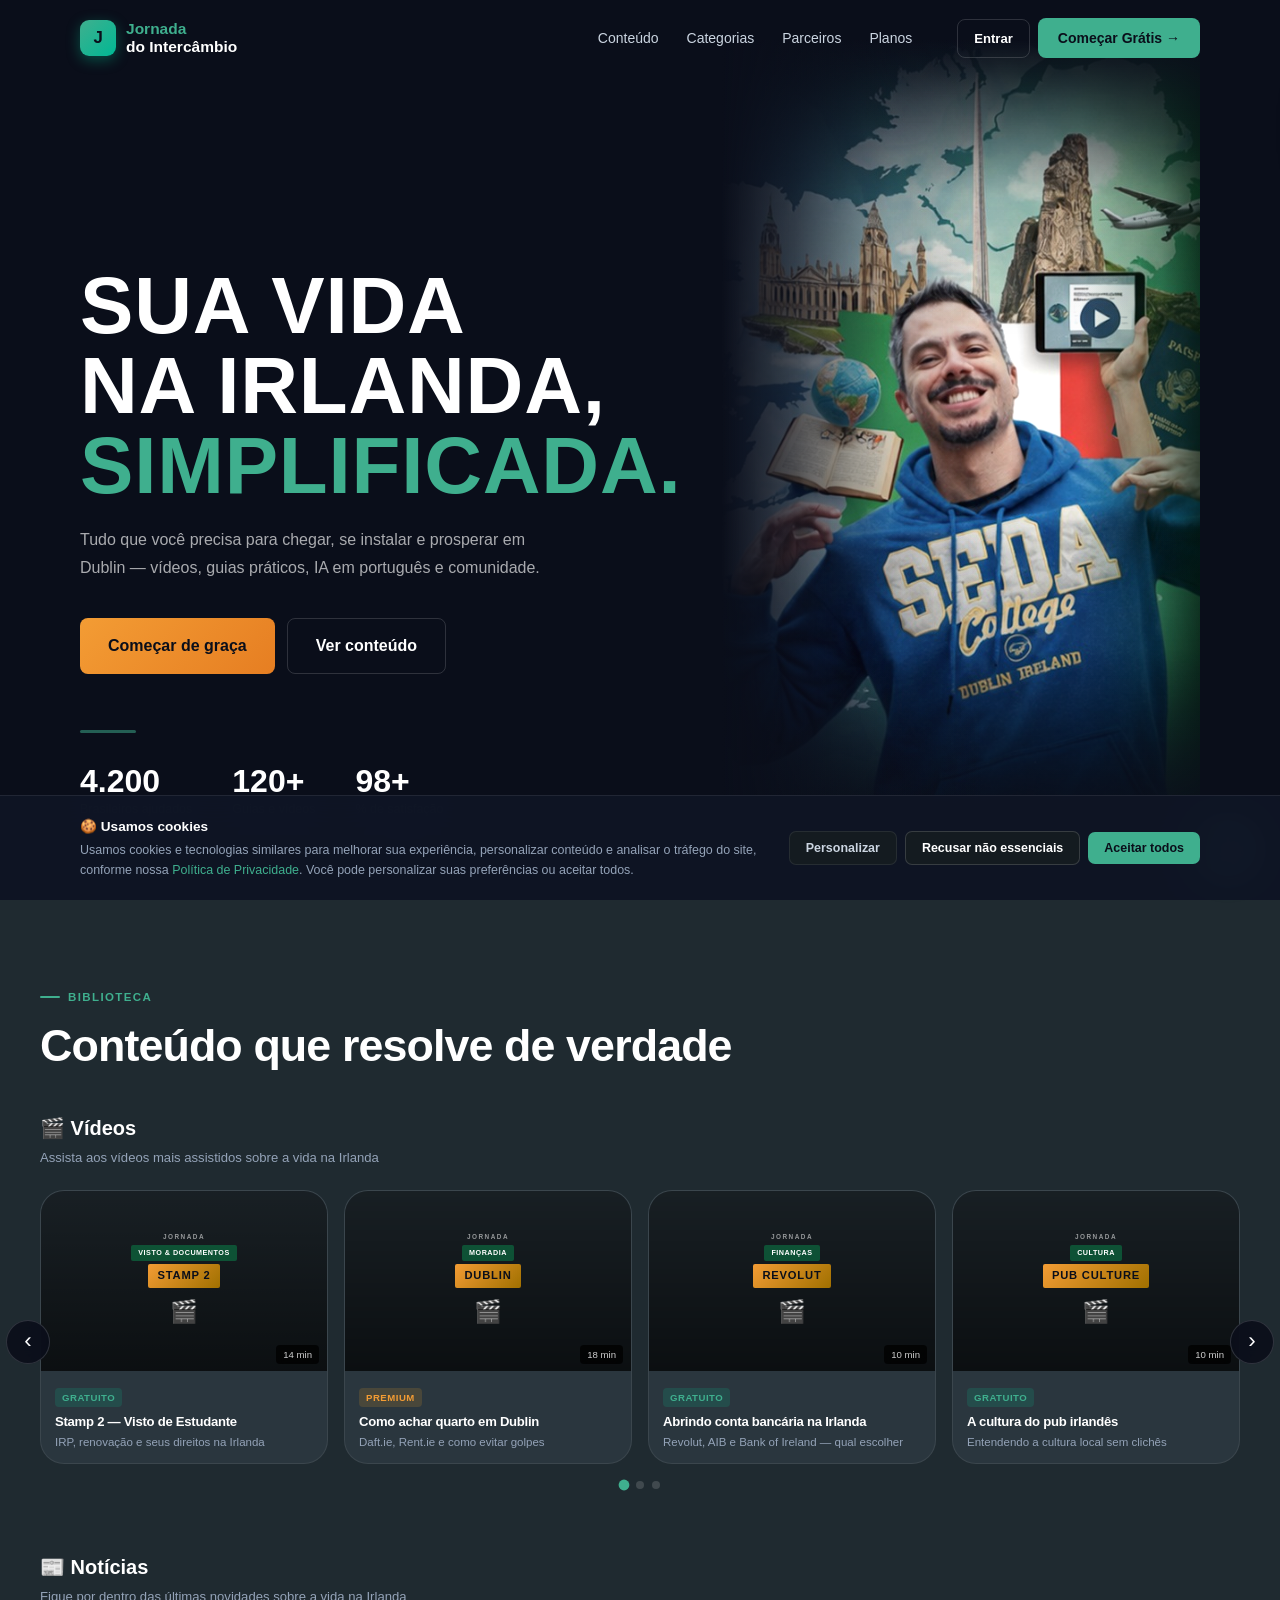
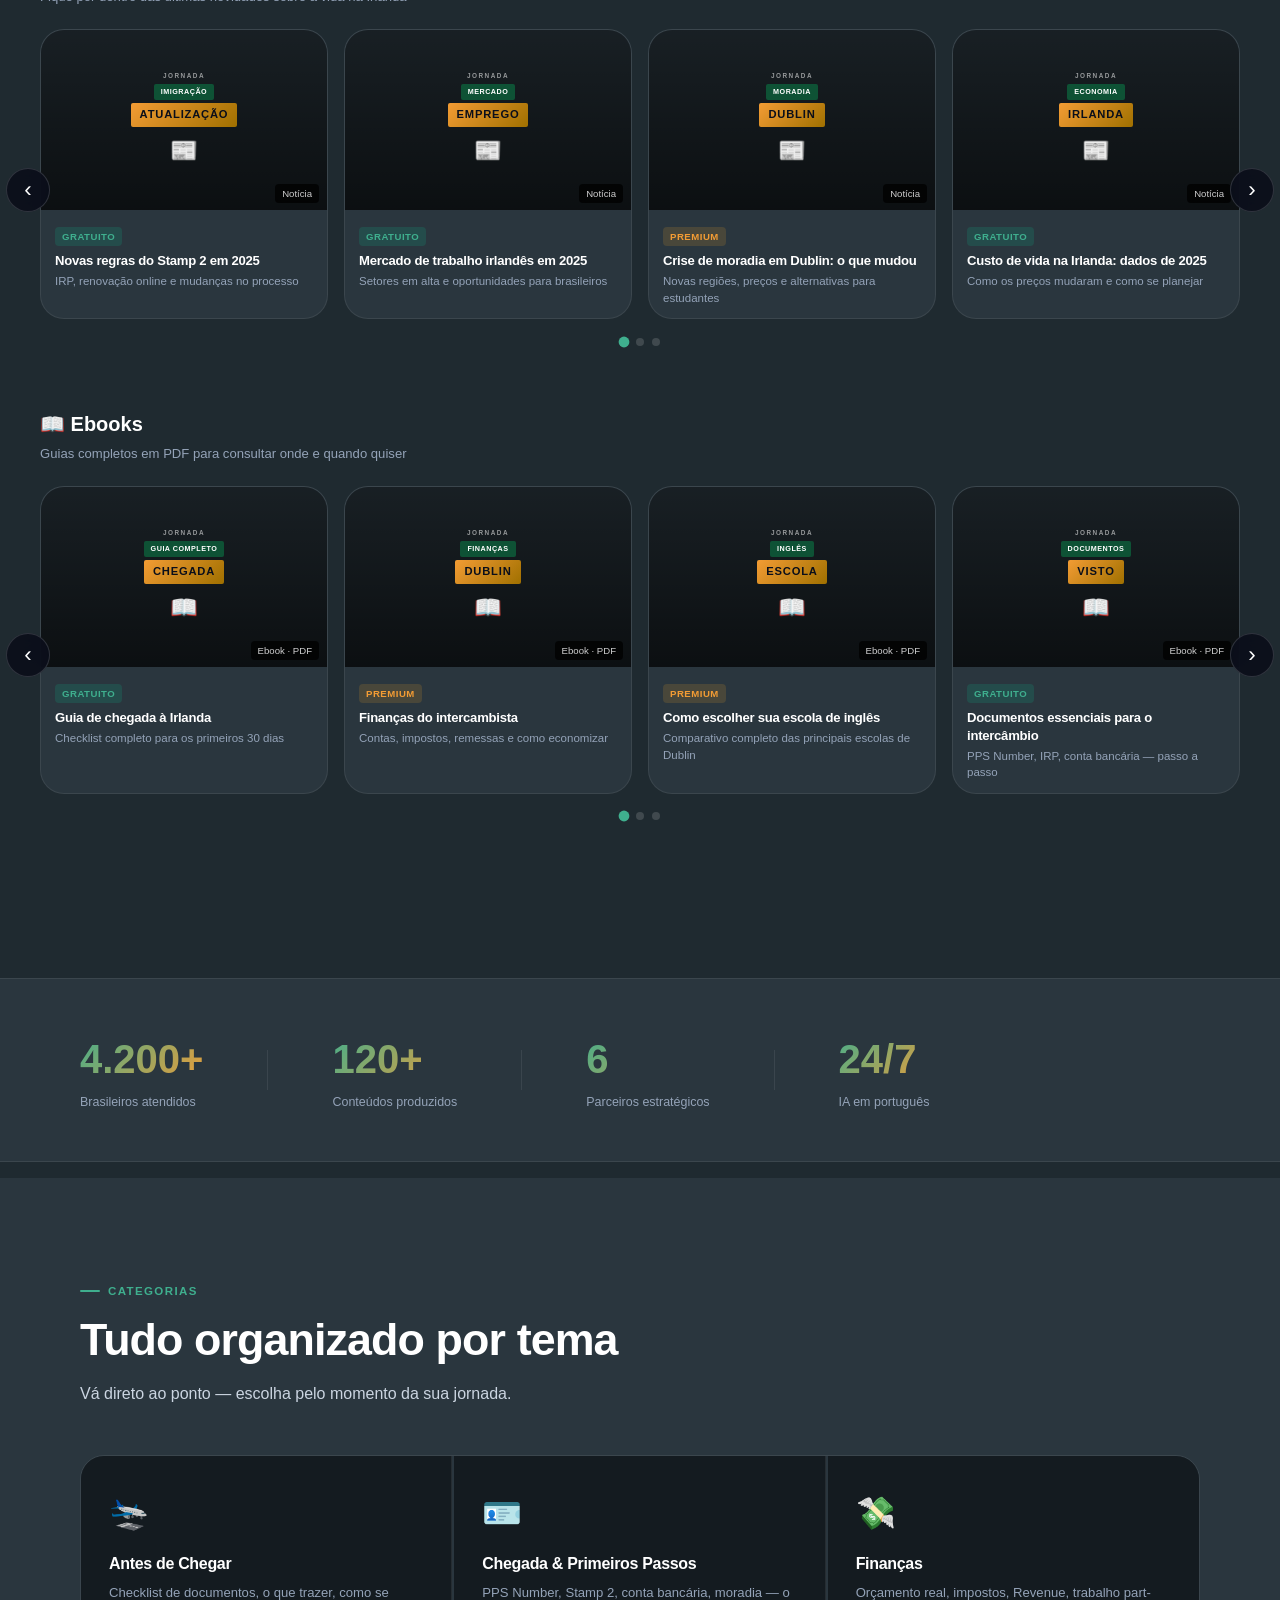
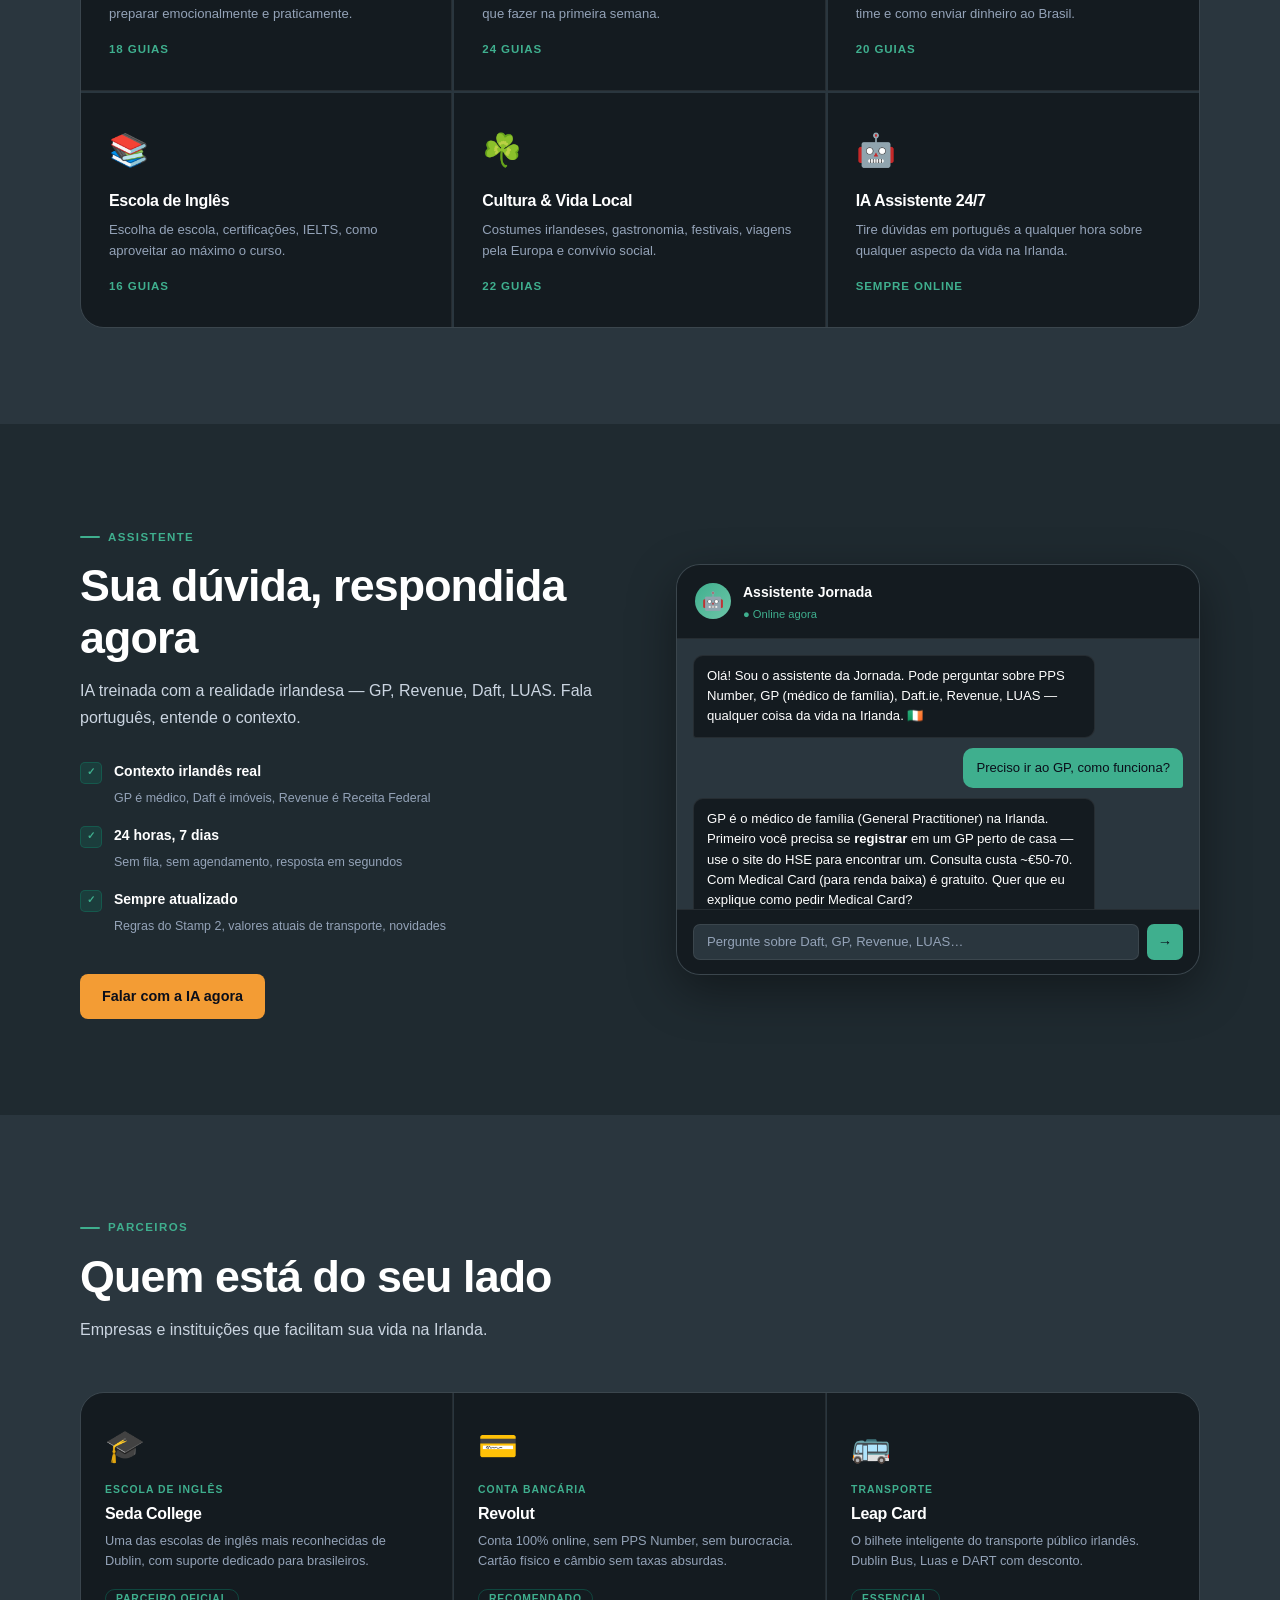
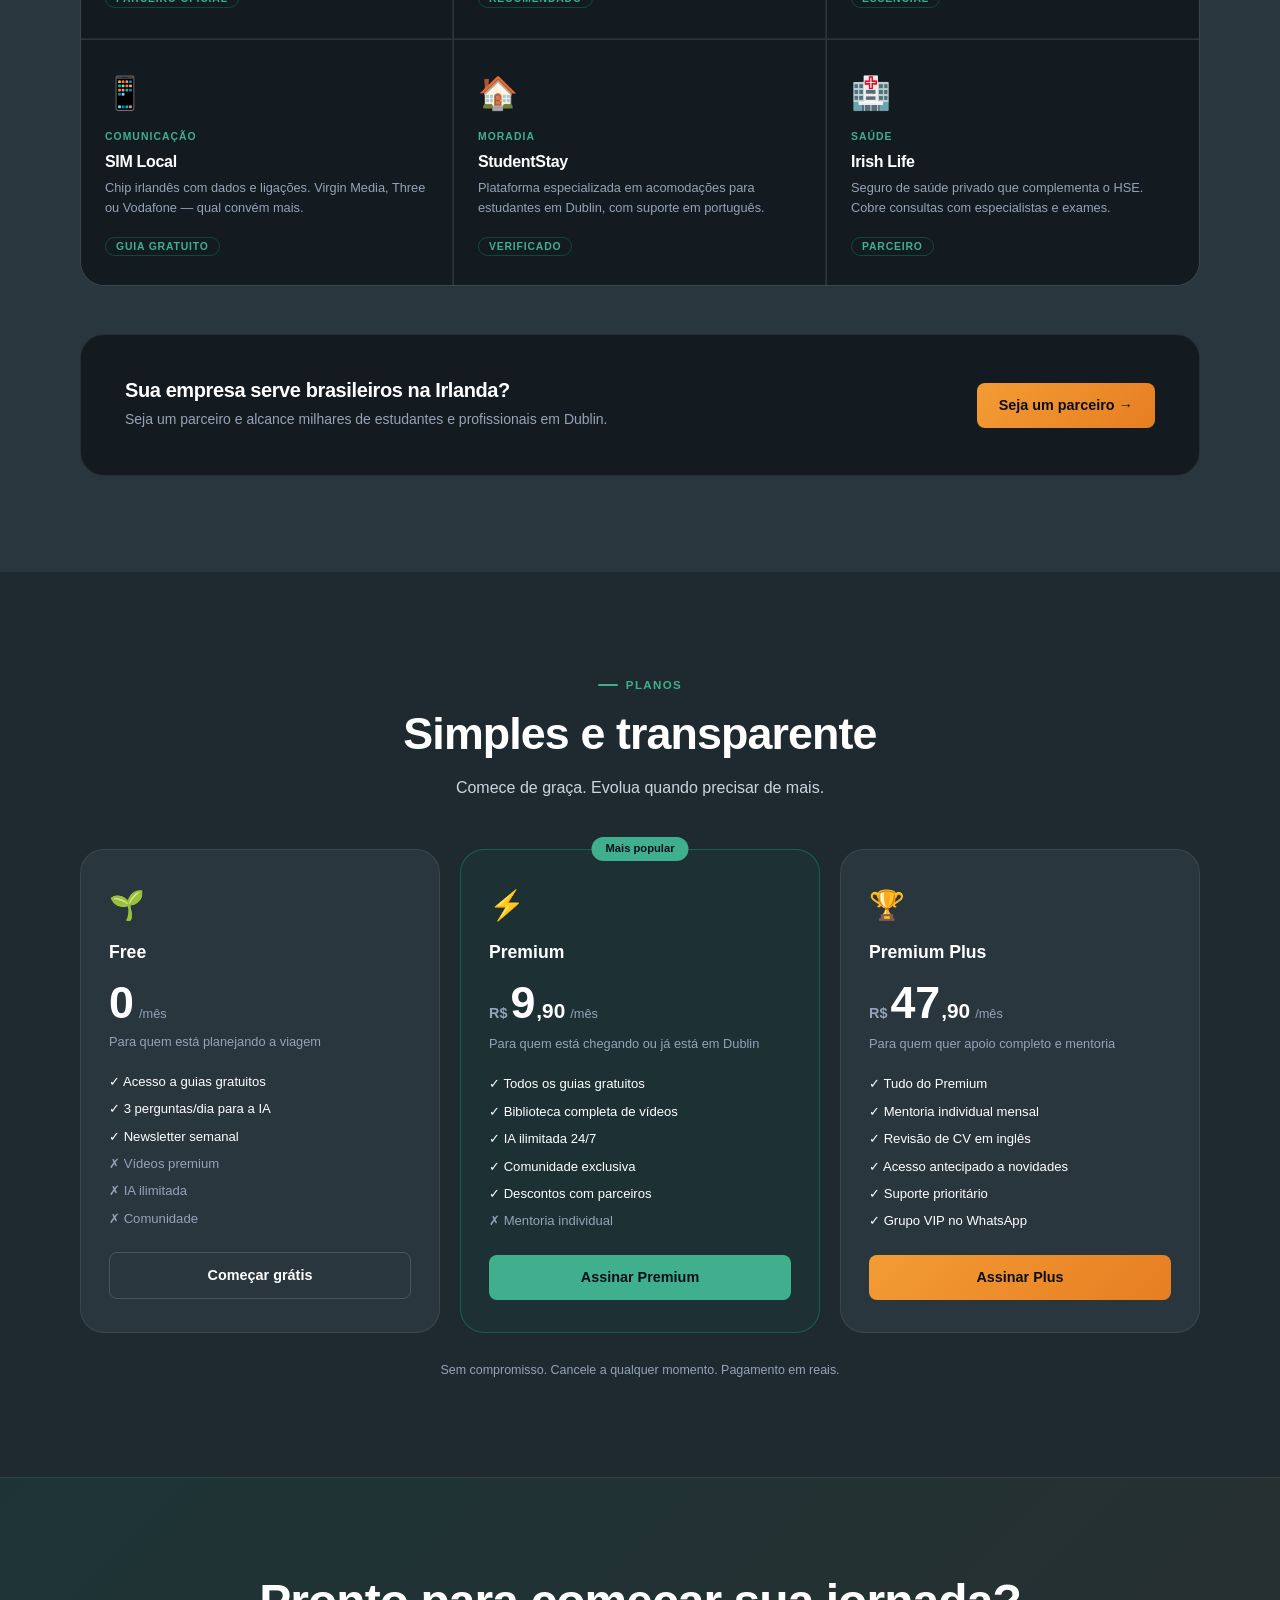
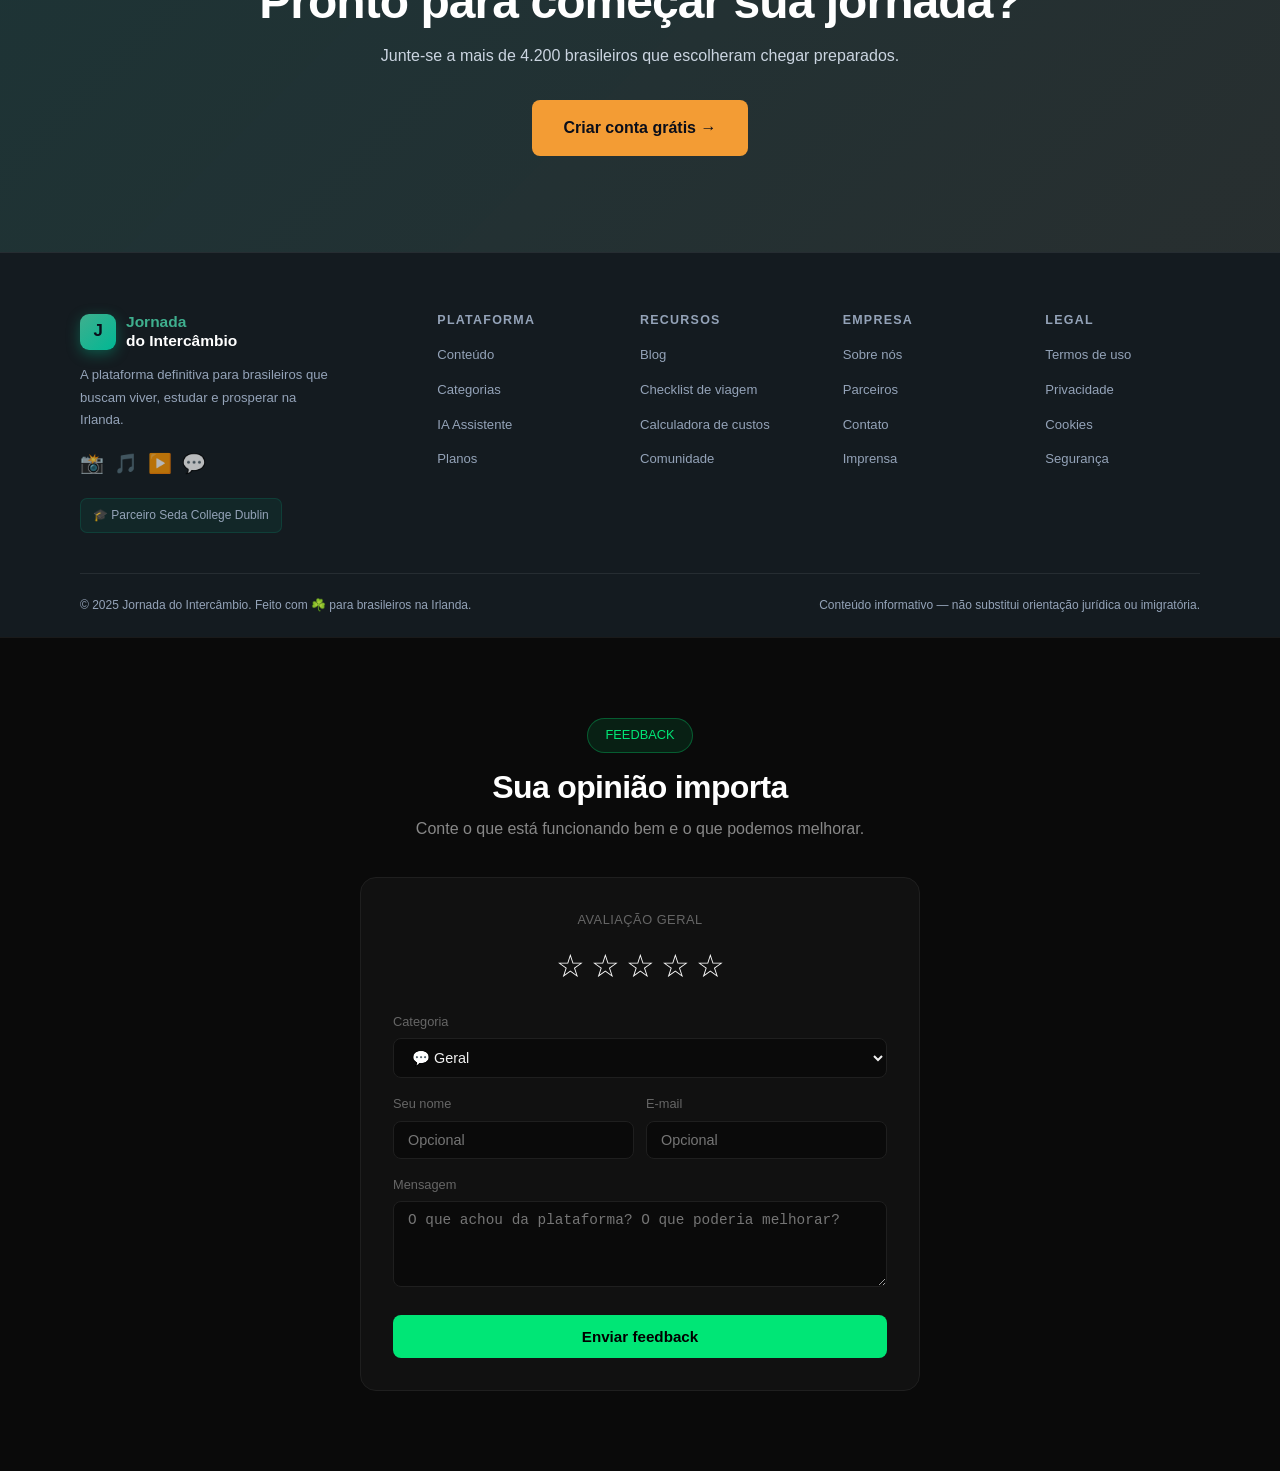
==== commit 1b2f1d03: "feat: remove ícone play das fileiras 2 (notícias) e 3 (ebooks) no hover" ====
--- a/index.html
+++ b/index.html
@@ -373,7 +373,6 @@
                                     <span class="cc-t">ATUALIZAÇÃO</span>
                                     <span class="cc-i">📰</span>
                                 </div>
-                                <div class="c-overlay"><button class="play-btn">▶</button></div>
                                 <span class="c-eps">Notícia</span>
                             </div>
                             <div class="c-info">
@@ -392,7 +391,6 @@
                                     <span class="cc-t">EMPREGO</span>
                                     <span class="cc-i">📰</span>
                                 </div>
-                                <div class="c-overlay"><button class="play-btn">▶</button></div>
                                 <span class="c-eps">Notícia</span>
                             </div>
                             <div class="c-info">
@@ -411,7 +409,6 @@
                                     <span class="cc-t">DUBLIN</span>
                                     <span class="cc-i">📰</span>
                                 </div>
-                                <div class="c-overlay"><button class="play-btn">▶</button></div>
                                 <span class="c-eps">Notícia</span>
                             </div>
                             <div class="c-info">
@@ -430,7 +427,6 @@
                                     <span class="cc-t">IRLANDA</span>
                                     <span class="cc-i">📰</span>
                                 </div>
-                                <div class="c-overlay"><button class="play-btn">▶</button></div>
                                 <span class="c-eps">Notícia</span>
                             </div>
                             <div class="c-info">
@@ -453,7 +449,6 @@
                                     <span class="cc-t">IELTS</span>
                                     <span class="cc-i">📰</span>
                                 </div>
-                                <div class="c-overlay"><button class="play-btn">▶</button></div>
                                 <span class="c-eps">Notícia</span>
                             </div>
                             <div class="c-info">
@@ -472,7 +467,6 @@
                                     <span class="cc-t">HSE</span>
                                     <span class="cc-i">📰</span>
                                 </div>
-                                <div class="c-overlay"><button class="play-btn">▶</button></div>
                                 <span class="c-eps">Notícia</span>
                             </div>
                             <div class="c-info">
@@ -491,7 +485,6 @@
                                     <span class="cc-t">IRP</span>
                                     <span class="cc-i">📰</span>
                                 </div>
-                                <div class="c-overlay"><button class="play-btn">▶</button></div>
                                 <span class="c-eps">Notícia</span>
                             </div>
                             <div class="c-info">
@@ -510,7 +503,6 @@
                                     <span class="cc-t">IRLANDA</span>
                                     <span class="cc-i">📰</span>
                                 </div>
-                                <div class="c-overlay"><button class="play-btn">▶</button></div>
                                 <span class="c-eps">Notícia</span>
                             </div>
                             <div class="c-info">
@@ -533,7 +525,6 @@
                                     <span class="cc-t">DUBLIN BUS</span>
                                     <span class="cc-i">📰</span>
                                 </div>
-                                <div class="c-overlay"><button class="play-btn">▶</button></div>
                                 <span class="c-eps">Notícia</span>
                             </div>
                             <div class="c-info">
@@ -552,7 +543,6 @@
                                     <span class="cc-t">IMPOSTOS</span>
                                     <span class="cc-i">📰</span>
                                 </div>
-                                <div class="c-overlay"><button class="play-btn">▶</button></div>
                                 <span class="c-eps">Notícia</span>
                             </div>
                             <div class="c-info">
@@ -571,7 +561,6 @@
                                     <span class="cc-t">DUBLIN</span>
                                     <span class="cc-i">📰</span>
                                 </div>
-                                <div class="c-overlay"><button class="play-btn">▶</button></div>
                                 <span class="c-eps">Notícia</span>
                             </div>
                             <div class="c-info">
@@ -590,7 +579,6 @@
                                     <span class="cc-t">ALUGUEL</span>
                                     <span class="cc-i">📰</span>
                                 </div>
-                                <div class="c-overlay"><button class="play-btn">▶</button></div>
                                 <span class="c-eps">Notícia</span>
                             </div>
                             <div class="c-info">
@@ -631,7 +619,6 @@
                                     <span class="cc-t">CHEGADA</span>
                                     <span class="cc-i">📖</span>
                                 </div>
-                                <div class="c-overlay"><button class="play-btn">▶</button></div>
                                 <span class="c-eps">Ebook · PDF</span>
                             </div>
                             <div class="c-info">
@@ -650,7 +637,6 @@
                                     <span class="cc-t">DUBLIN</span>
                                     <span class="cc-i">📖</span>
                                 </div>
-                                <div class="c-overlay"><button class="play-btn">▶</button></div>
                                 <span class="c-eps">Ebook · PDF</span>
                             </div>
                             <div class="c-info">
@@ -669,7 +655,6 @@
                                     <span class="cc-t">ESCOLA</span>
                                     <span class="cc-i">📖</span>
                                 </div>
-                                <div class="c-overlay"><button class="play-btn">▶</button></div>
                                 <span class="c-eps">Ebook · PDF</span>
                             </div>
                             <div class="c-info">
@@ -688,7 +673,6 @@
                                     <span class="cc-t">VISTO</span>
                                     <span class="cc-i">📖</span>
                                 </div>
-                                <div class="c-overlay"><button class="play-btn">▶</button></div>
                                 <span class="c-eps">Ebook · PDF</span>
                             </div>
                             <div class="c-info">
@@ -711,7 +695,6 @@
                                     <span class="cc-t">IRLANDA</span>
                                     <span class="cc-i">📖</span>
                                 </div>
-                                <div class="c-overlay"><button class="play-btn">▶</button></div>
                                 <span class="c-eps">Ebook · PDF</span>
                             </div>
                             <div class="c-info">
@@ -730,7 +713,6 @@
                                     <span class="cc-t">GP &amp; HSE</span>
                                     <span class="cc-i">📖</span>
                                 </div>
-                                <div class="c-overlay"><button class="play-btn">▶</button></div>
                                 <span class="c-eps">Ebook · PDF</span>
                             </div>
                             <div class="c-info">
@@ -749,7 +731,6 @@
                                     <span class="cc-t">DUBLIN</span>
                                     <span class="cc-i">📖</span>
                                 </div>
-                                <div class="c-overlay"><button class="play-btn">▶</button></div>
                                 <span class="c-eps">Ebook · PDF</span>
                             </div>
                             <div class="c-info">
@@ -768,7 +749,6 @@
                                     <span class="cc-t">IRLANDA</span>
                                     <span class="cc-i">📖</span>
                                 </div>
-                                <div class="c-overlay"><button class="play-btn">▶</button></div>
                                 <span class="c-eps">Ebook · PDF</span>
                             </div>
                             <div class="c-info">
@@ -791,7 +771,6 @@
                                     <span class="cc-t">STAMP 2</span>
                                     <span class="cc-i">📖</span>
                                 </div>
-                                <div class="c-overlay"><button class="play-btn">▶</button></div>
                                 <span class="c-eps">Ebook · PDF</span>
                             </div>
                             <div class="c-info">
@@ -810,7 +789,6 @@
                                     <span class="cc-t">IRLANDA</span>
                                     <span class="cc-i">📖</span>
                                 </div>
-                                <div class="c-overlay"><button class="play-btn">▶</button></div>
                                 <span class="c-eps">Ebook · PDF</span>
                             </div>
                             <div class="c-info">
@@ -829,7 +807,6 @@
                                     <span class="cc-t">PARA O DIA A DIA</span>
                                     <span class="cc-i">📖</span>
                                 </div>
-                                <div class="c-overlay"><button class="play-btn">▶</button></div>
                                 <span class="c-eps">Ebook · PDF</span>
                             </div>
                             <div class="c-info">
@@ -848,7 +825,6 @@
                                     <span class="cc-t">BRASIL</span>
                                     <span class="cc-i">📖</span>
                                 </div>
-                                <div class="c-overlay"><button class="play-btn">▶</button></div>
                                 <span class="c-eps">Ebook · PDF</span>
                             </div>
                             <div class="c-info">
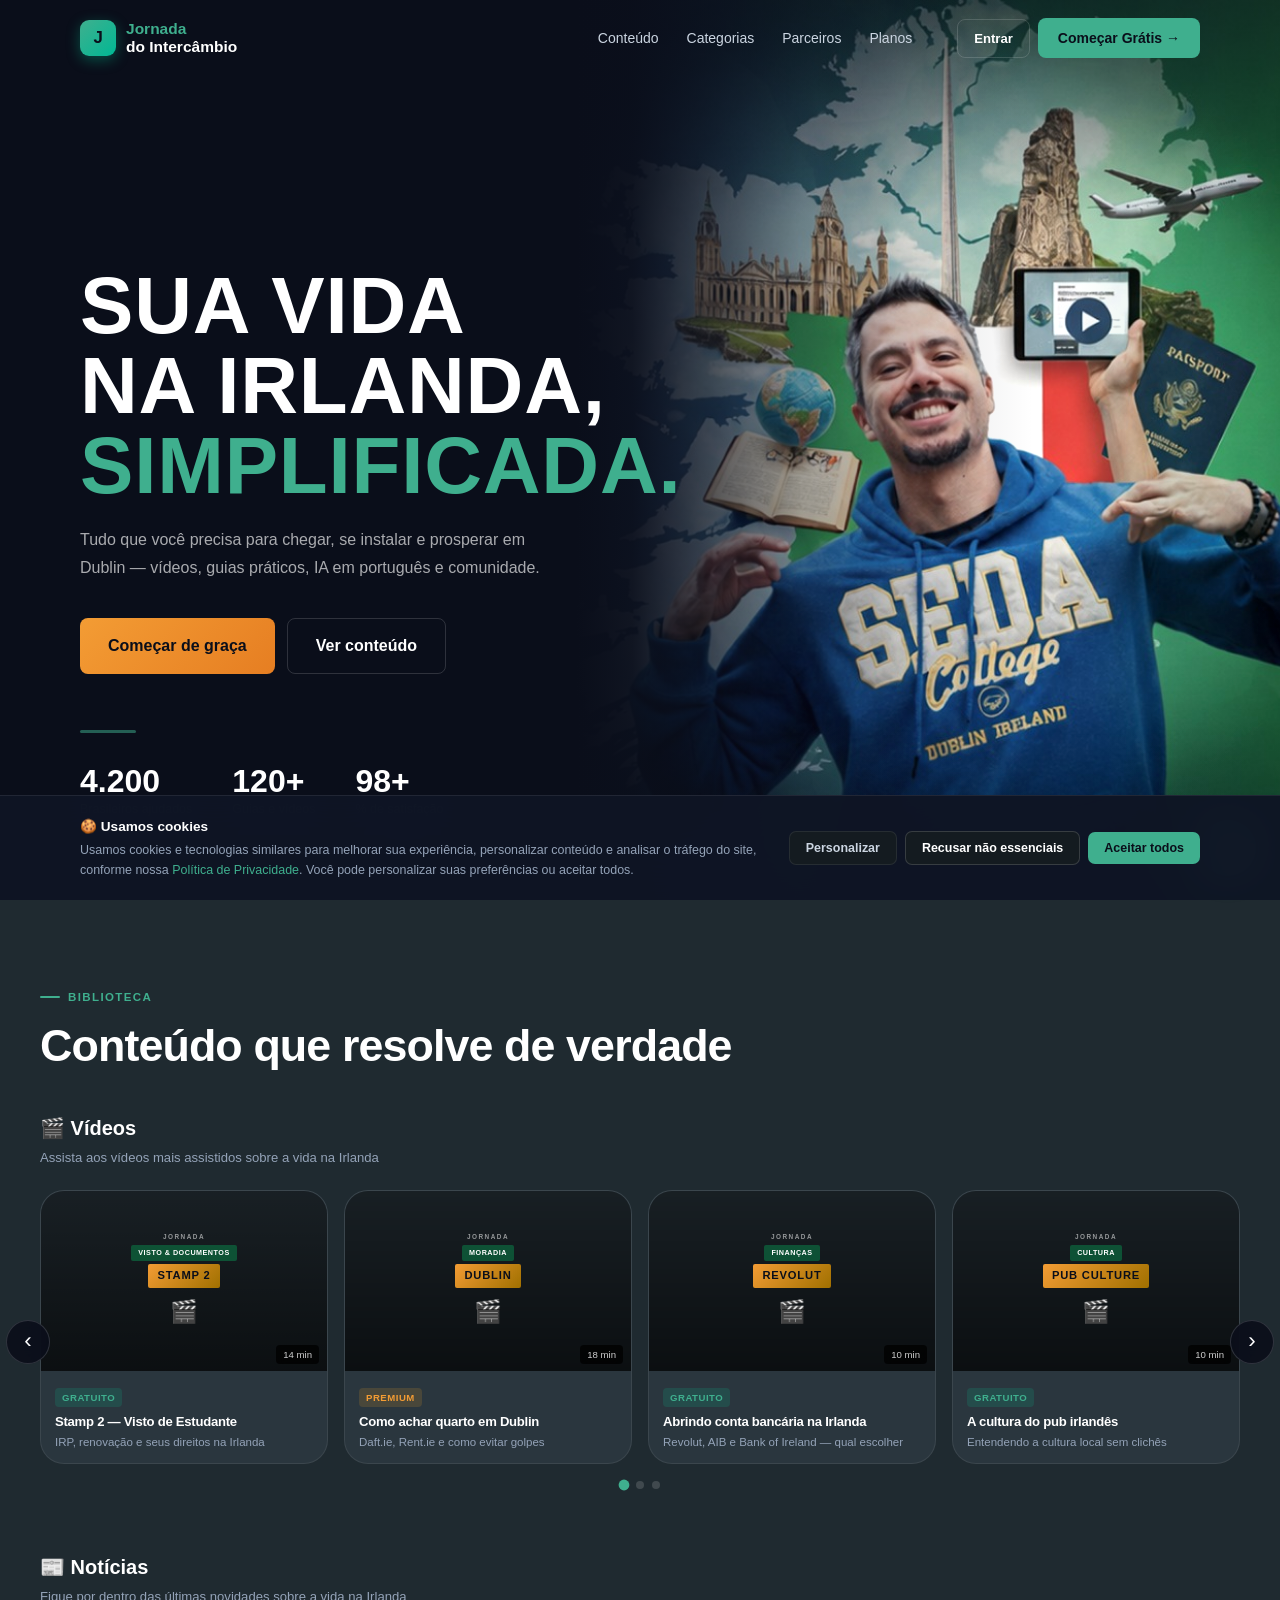
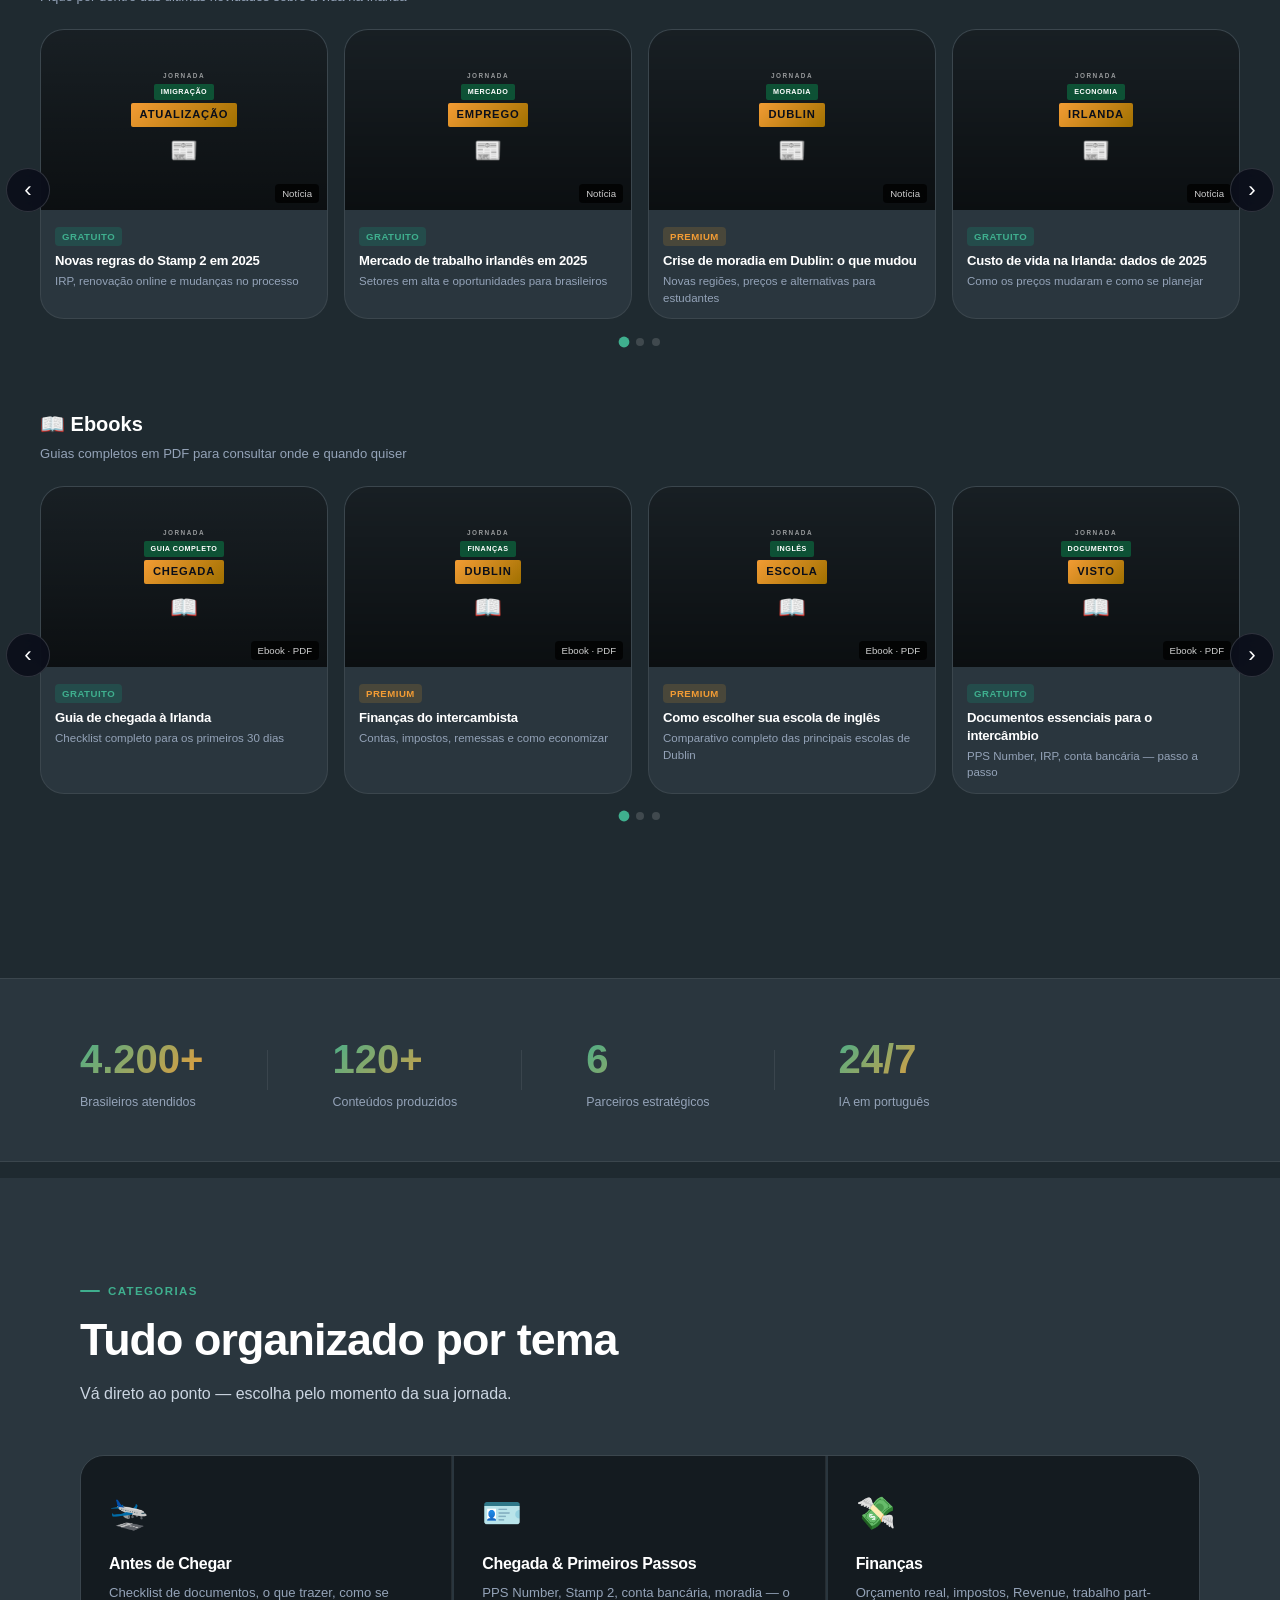
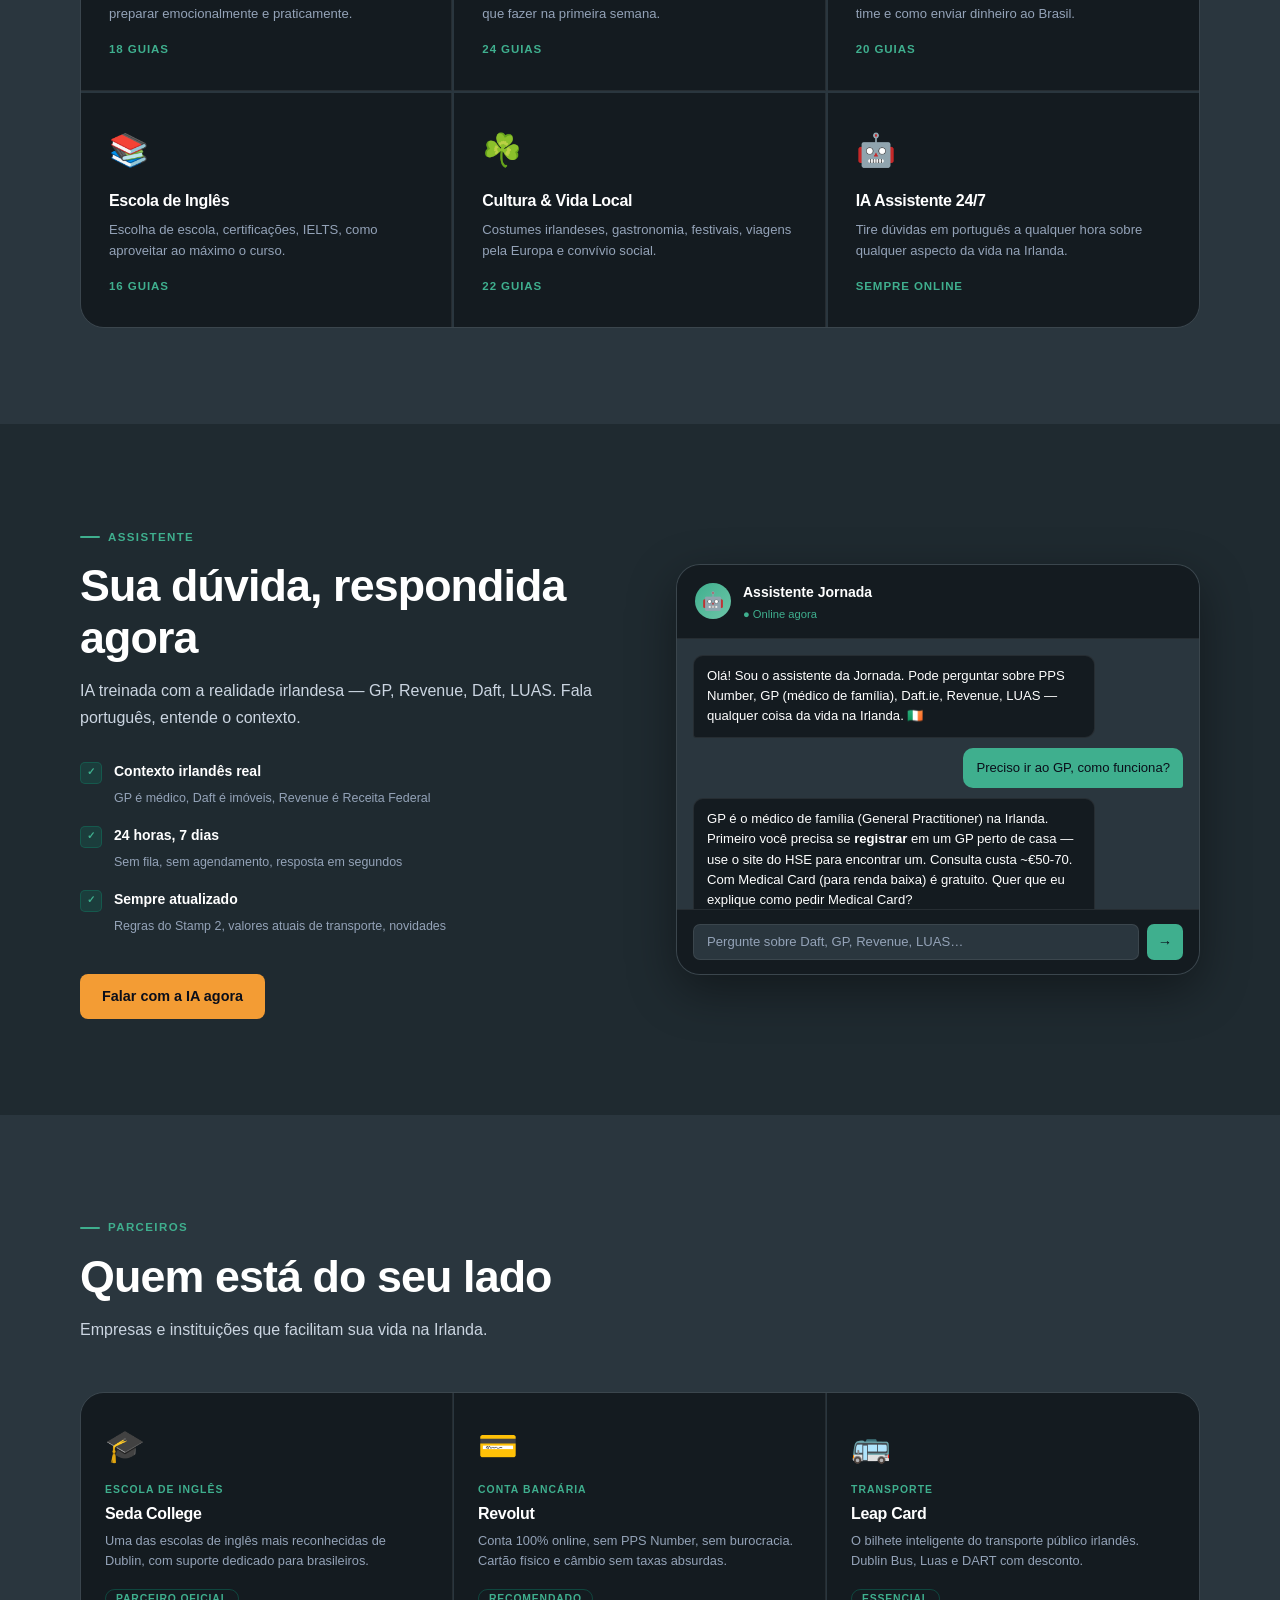
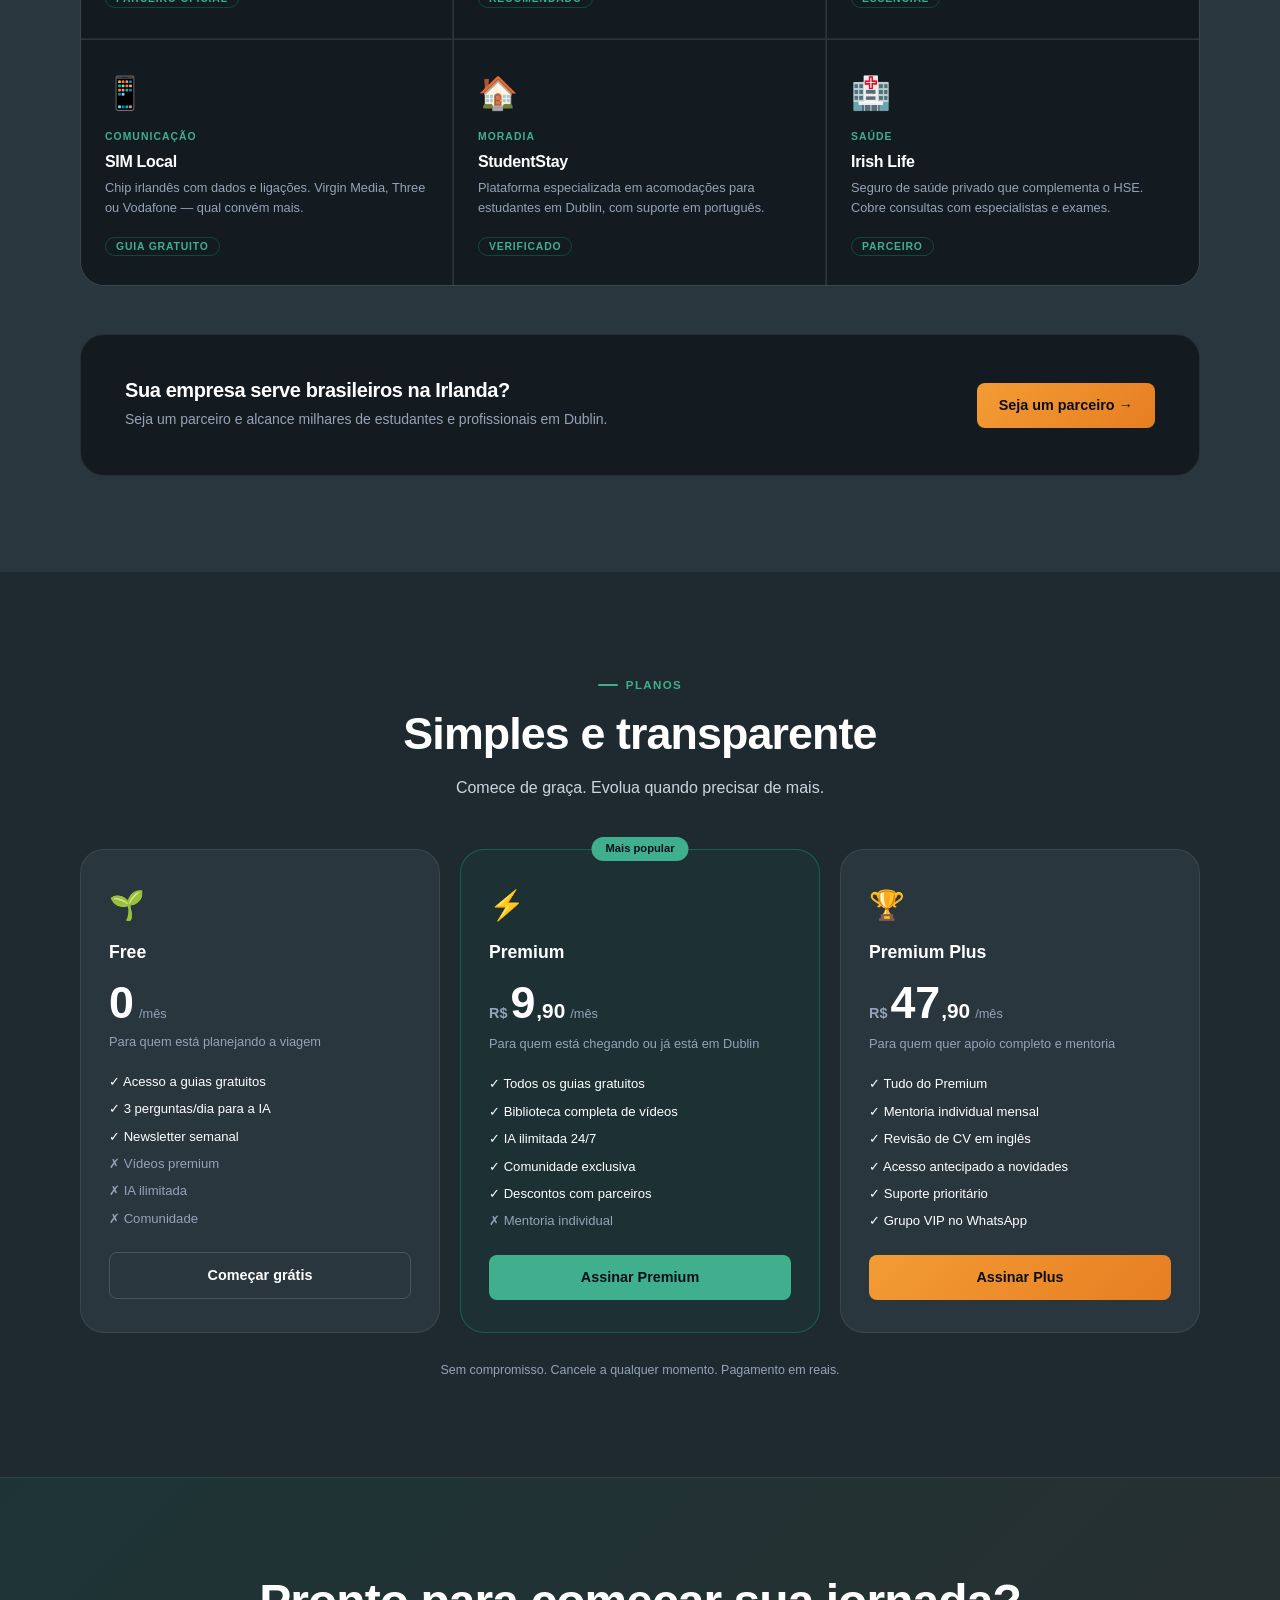
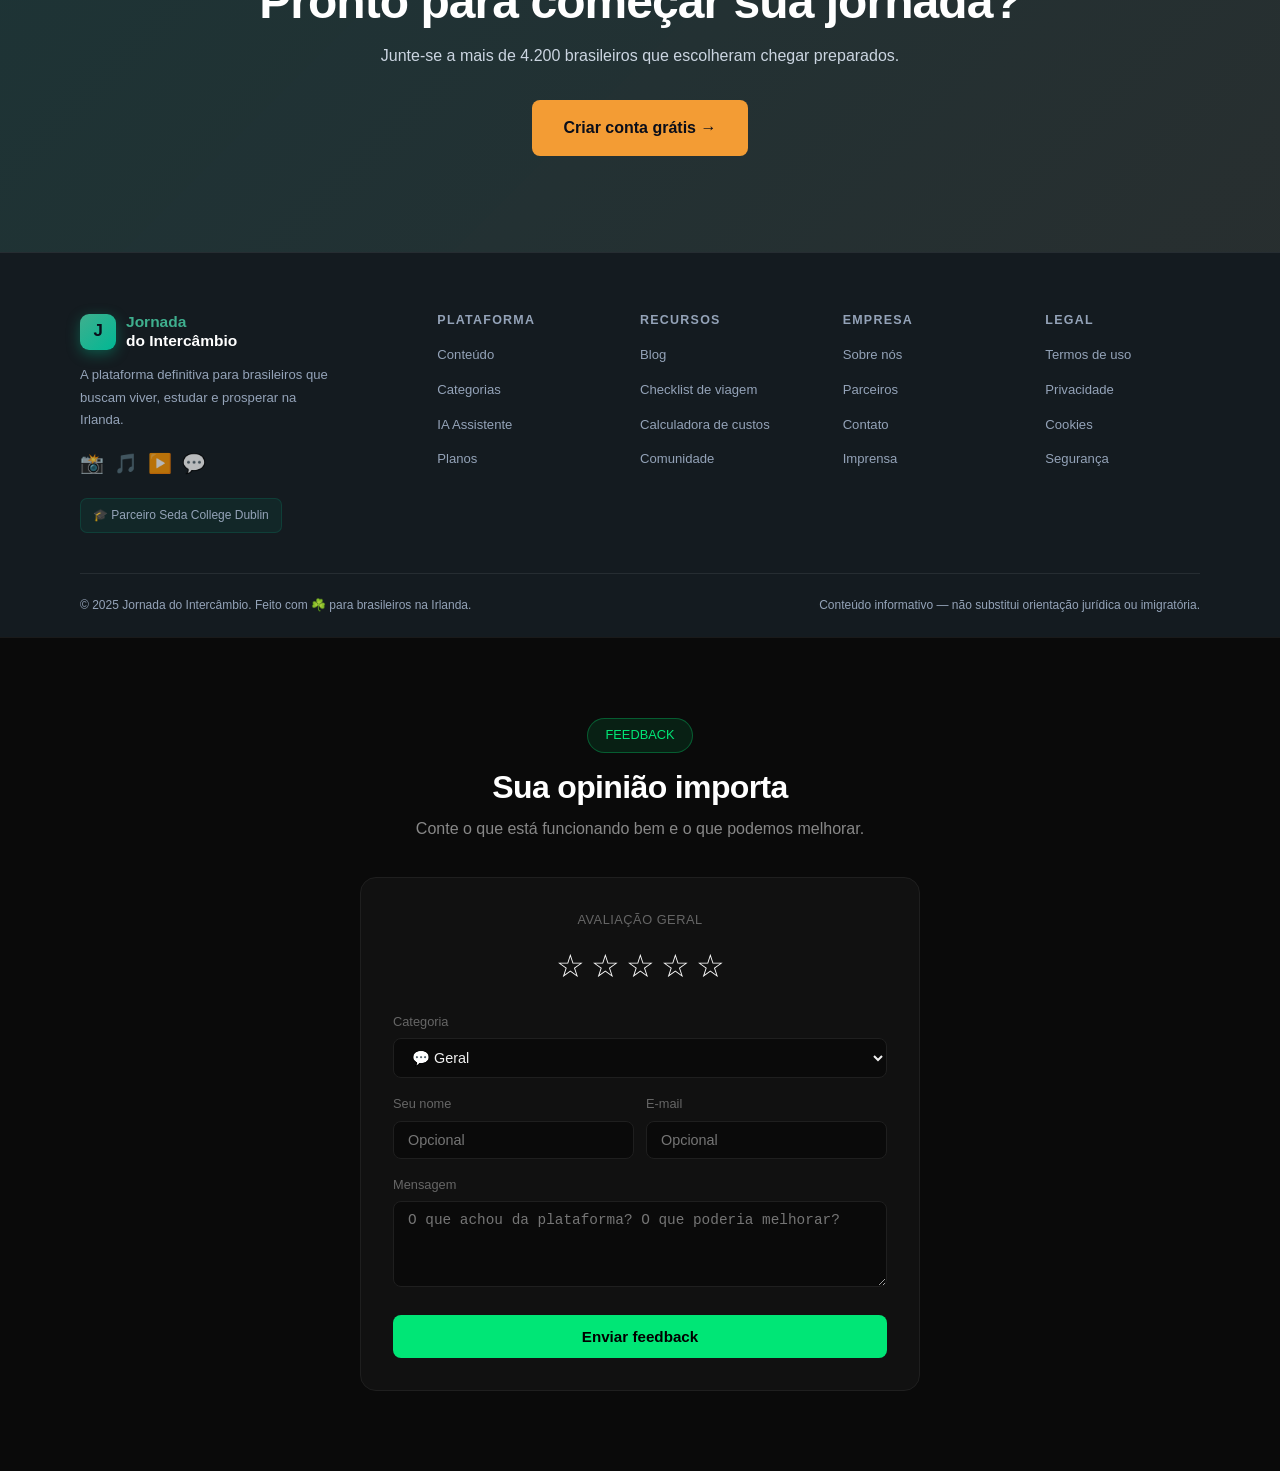
==== commit b7351121: "feat: ícone de leitura 📖 (read-btn) nas fileiras 2 e 3 — aparece no hover igual ao play" ====
--- a/index.html
+++ b/index.html
@@ -374,6 +374,7 @@
                                     <span class="cc-i">📰</span>
                                 </div>
                                 <span class="c-eps">Notícia</span>
+                                <div class="c-overlay"><button class="read-btn">📖</button></div>
                             </div>
                             <div class="c-info">
                                 <span class="c-tag free">Gratuito</span>
@@ -392,6 +393,7 @@
                                     <span class="cc-i">📰</span>
                                 </div>
                                 <span class="c-eps">Notícia</span>
+                                <div class="c-overlay"><button class="read-btn">📖</button></div>
                             </div>
                             <div class="c-info">
                                 <span class="c-tag free">Gratuito</span>
@@ -410,6 +412,7 @@
                                     <span class="cc-i">📰</span>
                                 </div>
                                 <span class="c-eps">Notícia</span>
+                                <div class="c-overlay"><button class="read-btn">📖</button></div>
                             </div>
                             <div class="c-info">
                                 <span class="c-tag premium">Premium</span>
@@ -428,6 +431,7 @@
                                     <span class="cc-i">📰</span>
                                 </div>
                                 <span class="c-eps">Notícia</span>
+                                <div class="c-overlay"><button class="read-btn">📖</button></div>
                             </div>
                             <div class="c-info">
                                 <span class="c-tag free">Gratuito</span>
@@ -450,6 +454,7 @@
                                     <span class="cc-i">📰</span>
                                 </div>
                                 <span class="c-eps">Notícia</span>
+                                <div class="c-overlay"><button class="read-btn">📖</button></div>
                             </div>
                             <div class="c-info">
                                 <span class="c-tag free">Gratuito</span>
@@ -468,6 +473,7 @@
                                     <span class="cc-i">📰</span>
                                 </div>
                                 <span class="c-eps">Notícia</span>
+                                <div class="c-overlay"><button class="read-btn">📖</button></div>
                             </div>
                             <div class="c-info">
                                 <span class="c-tag premium">Premium</span>
@@ -486,6 +492,7 @@
                                     <span class="cc-i">📰</span>
                                 </div>
                                 <span class="c-eps">Notícia</span>
+                                <div class="c-overlay"><button class="read-btn">📖</button></div>
                             </div>
                             <div class="c-info">
                                 <span class="c-tag free">Gratuito</span>
@@ -504,6 +511,7 @@
                                     <span class="cc-i">📰</span>
                                 </div>
                                 <span class="c-eps">Notícia</span>
+                                <div class="c-overlay"><button class="read-btn">📖</button></div>
                             </div>
                             <div class="c-info">
                                 <span class="c-tag free">Gratuito</span>
@@ -526,6 +534,7 @@
                                     <span class="cc-i">📰</span>
                                 </div>
                                 <span class="c-eps">Notícia</span>
+                                <div class="c-overlay"><button class="read-btn">📖</button></div>
                             </div>
                             <div class="c-info">
                                 <span class="c-tag free">Gratuito</span>
@@ -544,6 +553,7 @@
                                     <span class="cc-i">📰</span>
                                 </div>
                                 <span class="c-eps">Notícia</span>
+                                <div class="c-overlay"><button class="read-btn">📖</button></div>
                             </div>
                             <div class="c-info">
                                 <span class="c-tag premium">Premium</span>
@@ -562,6 +572,7 @@
                                     <span class="cc-i">📰</span>
                                 </div>
                                 <span class="c-eps">Notícia</span>
+                                <div class="c-overlay"><button class="read-btn">📖</button></div>
                             </div>
                             <div class="c-info">
                                 <span class="c-tag free">Gratuito</span>
@@ -580,6 +591,7 @@
                                     <span class="cc-i">📰</span>
                                 </div>
                                 <span class="c-eps">Notícia</span>
+                                <div class="c-overlay"><button class="read-btn">📖</button></div>
                             </div>
                             <div class="c-info">
                                 <span class="c-tag premium">Premium</span>
@@ -620,6 +632,7 @@
                                     <span class="cc-i">📖</span>
                                 </div>
                                 <span class="c-eps">Ebook · PDF</span>
+                                <div class="c-overlay"><button class="read-btn">📖</button></div>
                             </div>
                             <div class="c-info">
                                 <span class="c-tag free">Gratuito</span>
@@ -638,6 +651,7 @@
                                     <span class="cc-i">📖</span>
                                 </div>
                                 <span class="c-eps">Ebook · PDF</span>
+                                <div class="c-overlay"><button class="read-btn">📖</button></div>
                             </div>
                             <div class="c-info">
                                 <span class="c-tag premium">Premium</span>
@@ -656,6 +670,7 @@
                                     <span class="cc-i">📖</span>
                                 </div>
                                 <span class="c-eps">Ebook · PDF</span>
+                                <div class="c-overlay"><button class="read-btn">📖</button></div>
                             </div>
                             <div class="c-info">
                                 <span class="c-tag premium">Premium</span>
@@ -674,6 +689,7 @@
                                     <span class="cc-i">📖</span>
                                 </div>
                                 <span class="c-eps">Ebook · PDF</span>
+                                <div class="c-overlay"><button class="read-btn">📖</button></div>
                             </div>
                             <div class="c-info">
                                 <span class="c-tag free">Gratuito</span>
@@ -696,6 +712,7 @@
                                     <span class="cc-i">📖</span>
                                 </div>
                                 <span class="c-eps">Ebook · PDF</span>
+                                <div class="c-overlay"><button class="read-btn">📖</button></div>
                             </div>
                             <div class="c-info">
                                 <span class="c-tag premium">Premium</span>
@@ -714,6 +731,7 @@
                                     <span class="cc-i">📖</span>
                                 </div>
                                 <span class="c-eps">Ebook · PDF</span>
+                                <div class="c-overlay"><button class="read-btn">📖</button></div>
                             </div>
                             <div class="c-info">
                                 <span class="c-tag free">Gratuito</span>
@@ -732,6 +750,7 @@
                                     <span class="cc-i">📖</span>
                                 </div>
                                 <span class="c-eps">Ebook · PDF</span>
+                                <div class="c-overlay"><button class="read-btn">📖</button></div>
                             </div>
                             <div class="c-info">
                                 <span class="c-tag premium">Premium</span>
@@ -750,6 +769,7 @@
                                     <span class="cc-i">📖</span>
                                 </div>
                                 <span class="c-eps">Ebook · PDF</span>
+                                <div class="c-overlay"><button class="read-btn">📖</button></div>
                             </div>
                             <div class="c-info">
                                 <span class="c-tag free">Gratuito</span>
@@ -772,6 +792,7 @@
                                     <span class="cc-i">📖</span>
                                 </div>
                                 <span class="c-eps">Ebook · PDF</span>
+                                <div class="c-overlay"><button class="read-btn">📖</button></div>
                             </div>
                             <div class="c-info">
                                 <span class="c-tag free">Gratuito</span>
@@ -790,6 +811,7 @@
                                     <span class="cc-i">📖</span>
                                 </div>
                                 <span class="c-eps">Ebook · PDF</span>
+                                <div class="c-overlay"><button class="read-btn">📖</button></div>
                             </div>
                             <div class="c-info">
                                 <span class="c-tag premium">Premium</span>
@@ -808,6 +830,7 @@
                                     <span class="cc-i">📖</span>
                                 </div>
                                 <span class="c-eps">Ebook · PDF</span>
+                                <div class="c-overlay"><button class="read-btn">📖</button></div>
                             </div>
                             <div class="c-info">
                                 <span class="c-tag free">Gratuito</span>
@@ -826,6 +849,7 @@
                                     <span class="cc-i">📖</span>
                                 </div>
                                 <span class="c-eps">Ebook · PDF</span>
+                                <div class="c-overlay"><button class="read-btn">📖</button></div>
                             </div>
                             <div class="c-info">
                                 <span class="c-tag premium">Premium</span>
--- a/style.css
+++ b/style.css
@@ -483,7 +483,7 @@
   display: flex;
   flex-direction: row;
   align-items: flex-end;
-  justify-content: space-between;
+  justify-content: flex-start;
   width: 100%;
   min-height: 100vh;
   gap: 40px;
@@ -495,33 +495,33 @@
   flex-direction: column;
   justify-content: flex-end;
   padding-bottom: 0;
+  position: relative;
+  z-index: 3;
 }
 
 .hero-right {
-  flex: 1;
-  position: relative;
-  align-self: flex-end;
-  height: 90vh;
-  min-height: 500px;
-  max-height: 780px;
+  position: absolute;
+  top: 0;
+  right: calc(-1 * ((100vw - 1200px) / 2 + 40px));
+  width: calc(55vw);
+  height: 100%;
   overflow: hidden;
-}
-
-/* Overlay com cor exata do fundo — funde a imagem em todas as bordas */
+  z-index: 1;
+}
+
+/* Overlay com degradê — funde suavemente do preto para a imagem */
 .hero-img-overlay {
   position: absolute;
   inset: 0;
   z-index: 2;
   pointer-events: none;
   background:
-    /* Esquerda — funde suavemente com o fundo navy da imagem */
-    linear-gradient(to right, #0A0E1A 0%, rgba(10, 14, 26, 0.70) 15%, rgba(10, 14, 26, 0.15) 35%, transparent 55%),
-    /* Topo */
-    linear-gradient(to bottom, #0A0E1A 0%, rgba(10, 14, 26, 0.60) 8%, rgba(10, 14, 26, 0.10) 20%, transparent 38%),
-    /* Base */
-    linear-gradient(to top, #0A0E1A 0%, rgba(10, 14, 26, 0.60) 10%, rgba(10, 14, 26, 0.10) 22%, transparent 40%),
-    /* Direita — verde da imagem funde ao fundo */
-    linear-gradient(to left, rgba(0, 20, 10, 0.7) 0%, rgba(0, 20, 10, 0.30) 8%, transparent 25%);
+    /* Esquerda — degradê largo do preto para a imagem, look moderno */
+    linear-gradient(to right, #0A0E1A 0%, rgba(10, 14, 26, 0.95) 8%, rgba(10, 14, 26, 0.7) 18%, rgba(10, 14, 26, 0.35) 32%, rgba(10, 14, 26, 0.1) 48%, transparent 65%),
+    /* Topo — sutil */
+    linear-gradient(to bottom, rgba(10, 14, 26, 0.5) 0%, transparent 25%),
+    /* Base — sutil */
+    linear-gradient(to top, rgba(10, 14, 26, 0.4) 0%, transparent 20%);
 }
 
 /* Glow verde — expande a cor da imagem para fundir ao fundo */
@@ -529,10 +529,10 @@
   content: '';
   position: absolute;
   top: 10%;
-  right: -80px;
+  right: 0;
   width: 200px;
   height: 80%;
-  background: radial-gradient(ellipse at center, rgba(0, 180, 100, 0.14) 0%, rgba(0, 150, 80, 0.07) 50%, transparent 80%);
+  background: radial-gradient(ellipse at center, rgba(0, 180, 100, 0.10) 0%, rgba(0, 150, 80, 0.05) 50%, transparent 80%);
   pointer-events: none;
   z-index: 0;
 }
@@ -541,8 +541,7 @@
   width: 100%;
   height: 100%;
   object-fit: cover;
-  object-position: top center;
-  /* Nova imagem já tem fundo dark — brightness quase natural */
+  object-position: center center;
   filter: brightness(1.05) saturate(1.0) contrast(1.02);
   opacity: 1.0;
   display: block;
@@ -887,6 +886,25 @@
 }
 
 .play-btn:hover {
+  transform: scale(1.1)
+}
+
+.read-btn {
+  width: 44px;
+  height: 44px;
+  border-radius: 50%;
+  background: var(--gold);
+  color: #0A0E1A;
+  font-size: 1.1rem;
+  display: flex;
+  align-items: center;
+  justify-content: center;
+  transition: transform 0.2s var(--ease);
+  border: none;
+  cursor: pointer;
+}
+
+.read-btn:hover {
   transform: scale(1.1)
 }
 
@@ -1786,6 +1804,11 @@
     grid-template-columns: 1fr 1fr;
     gap: 32px
   }
+
+  .hero-right {
+    right: calc(-1 * ((100vw - 100%) / 2));
+    width: 55vw;
+  }
 }
 
 @media(max-width:768px) {
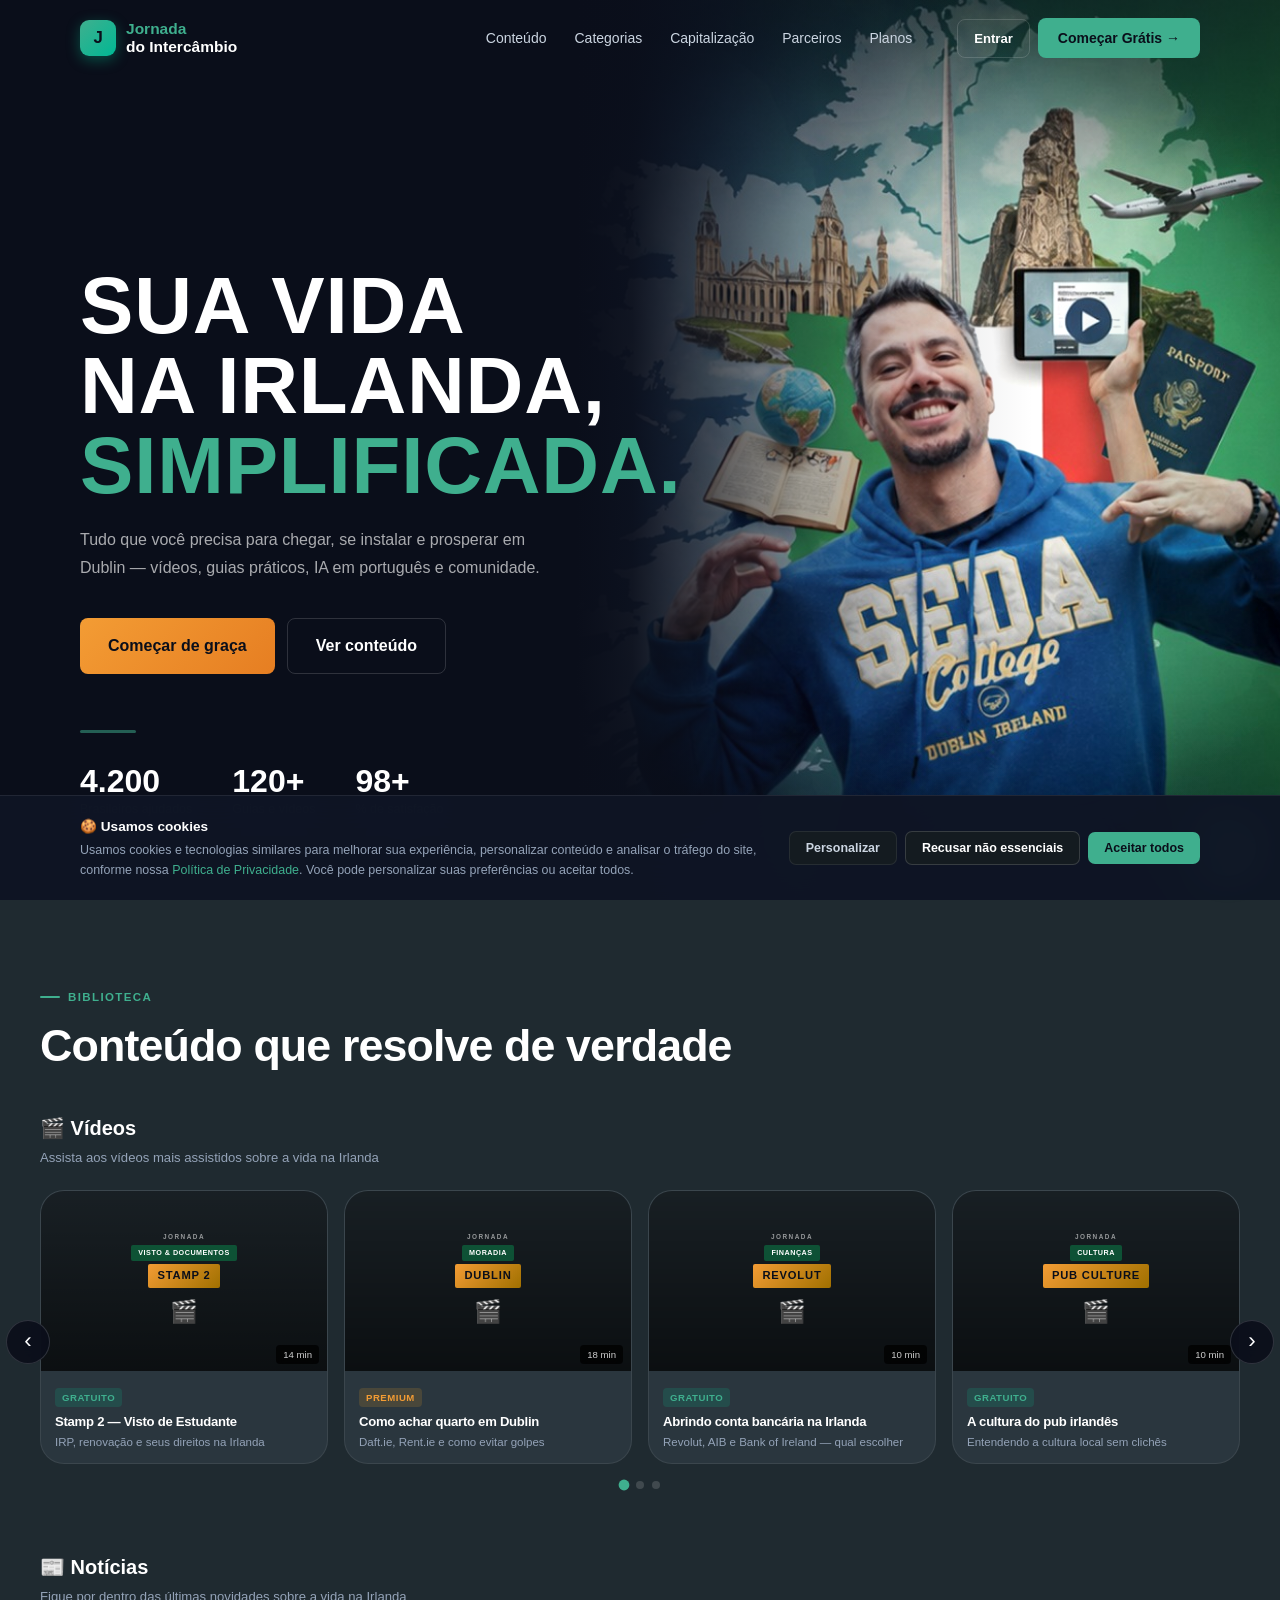
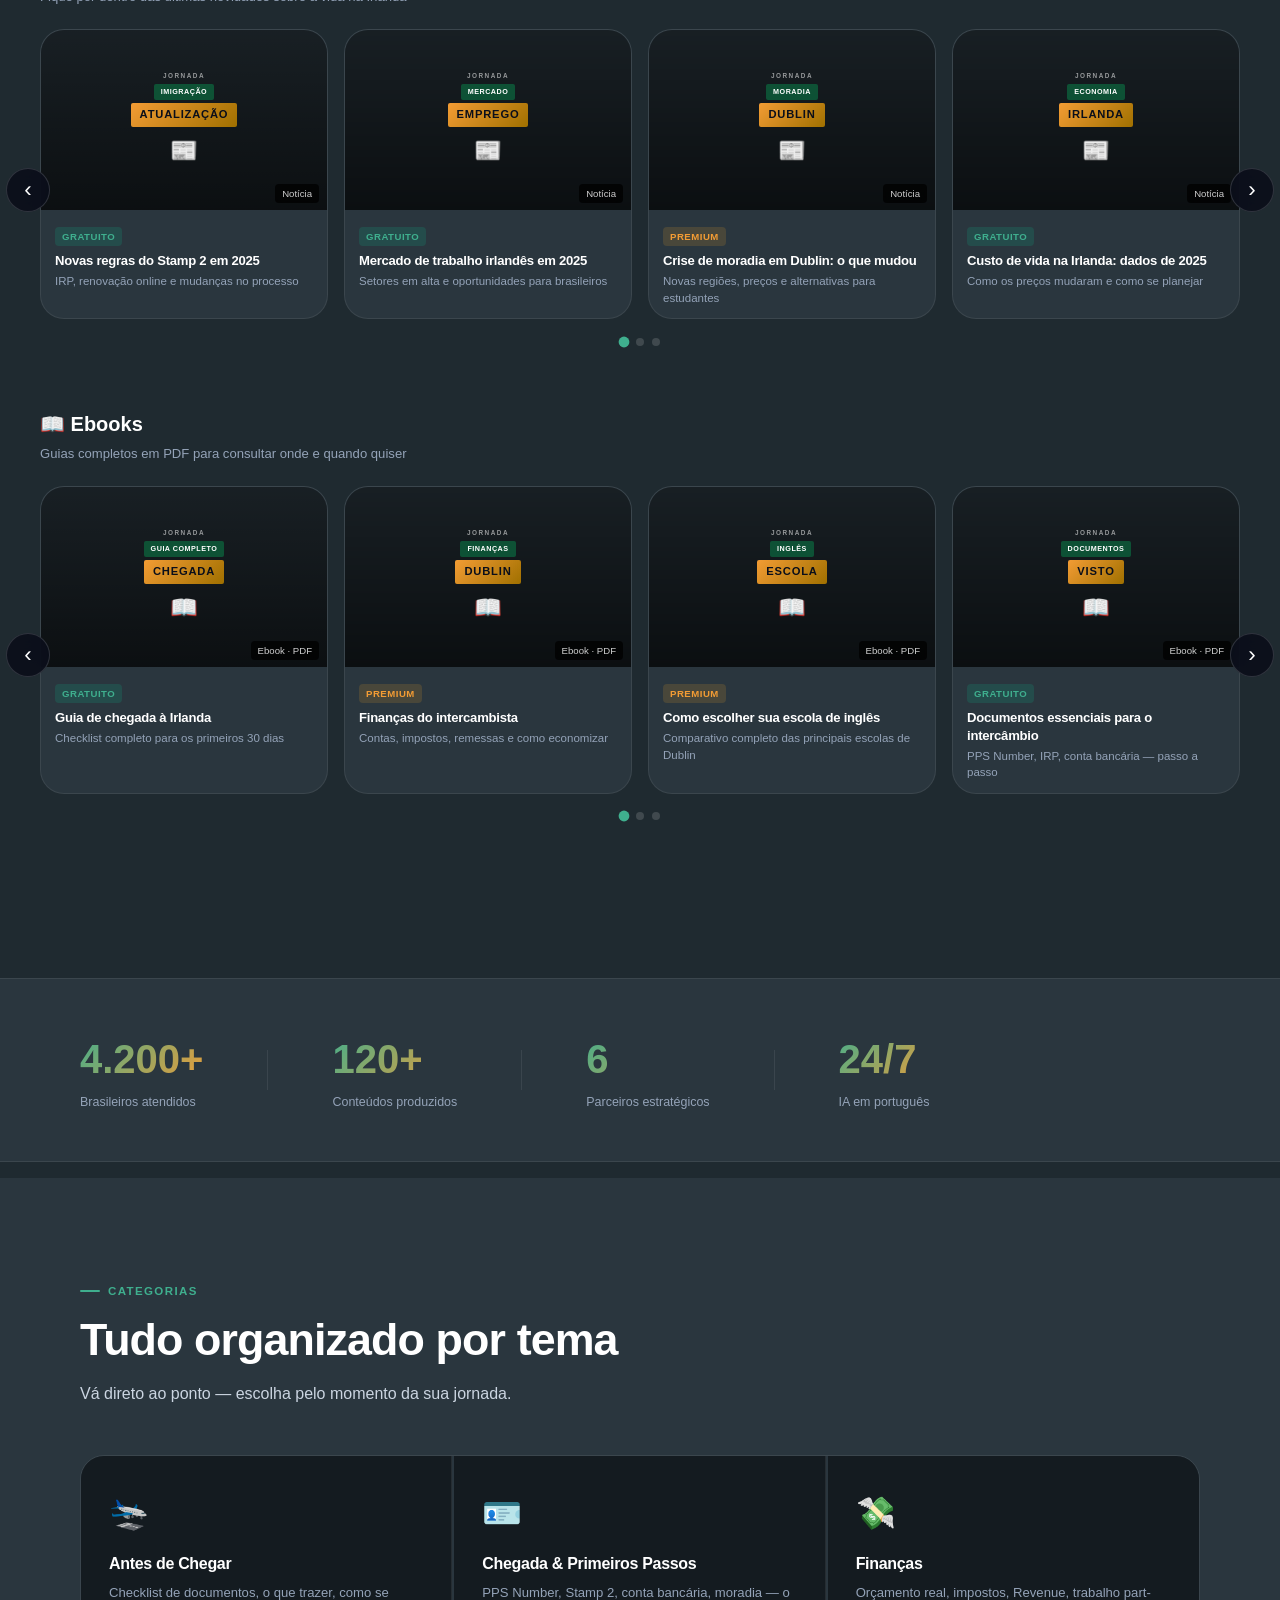
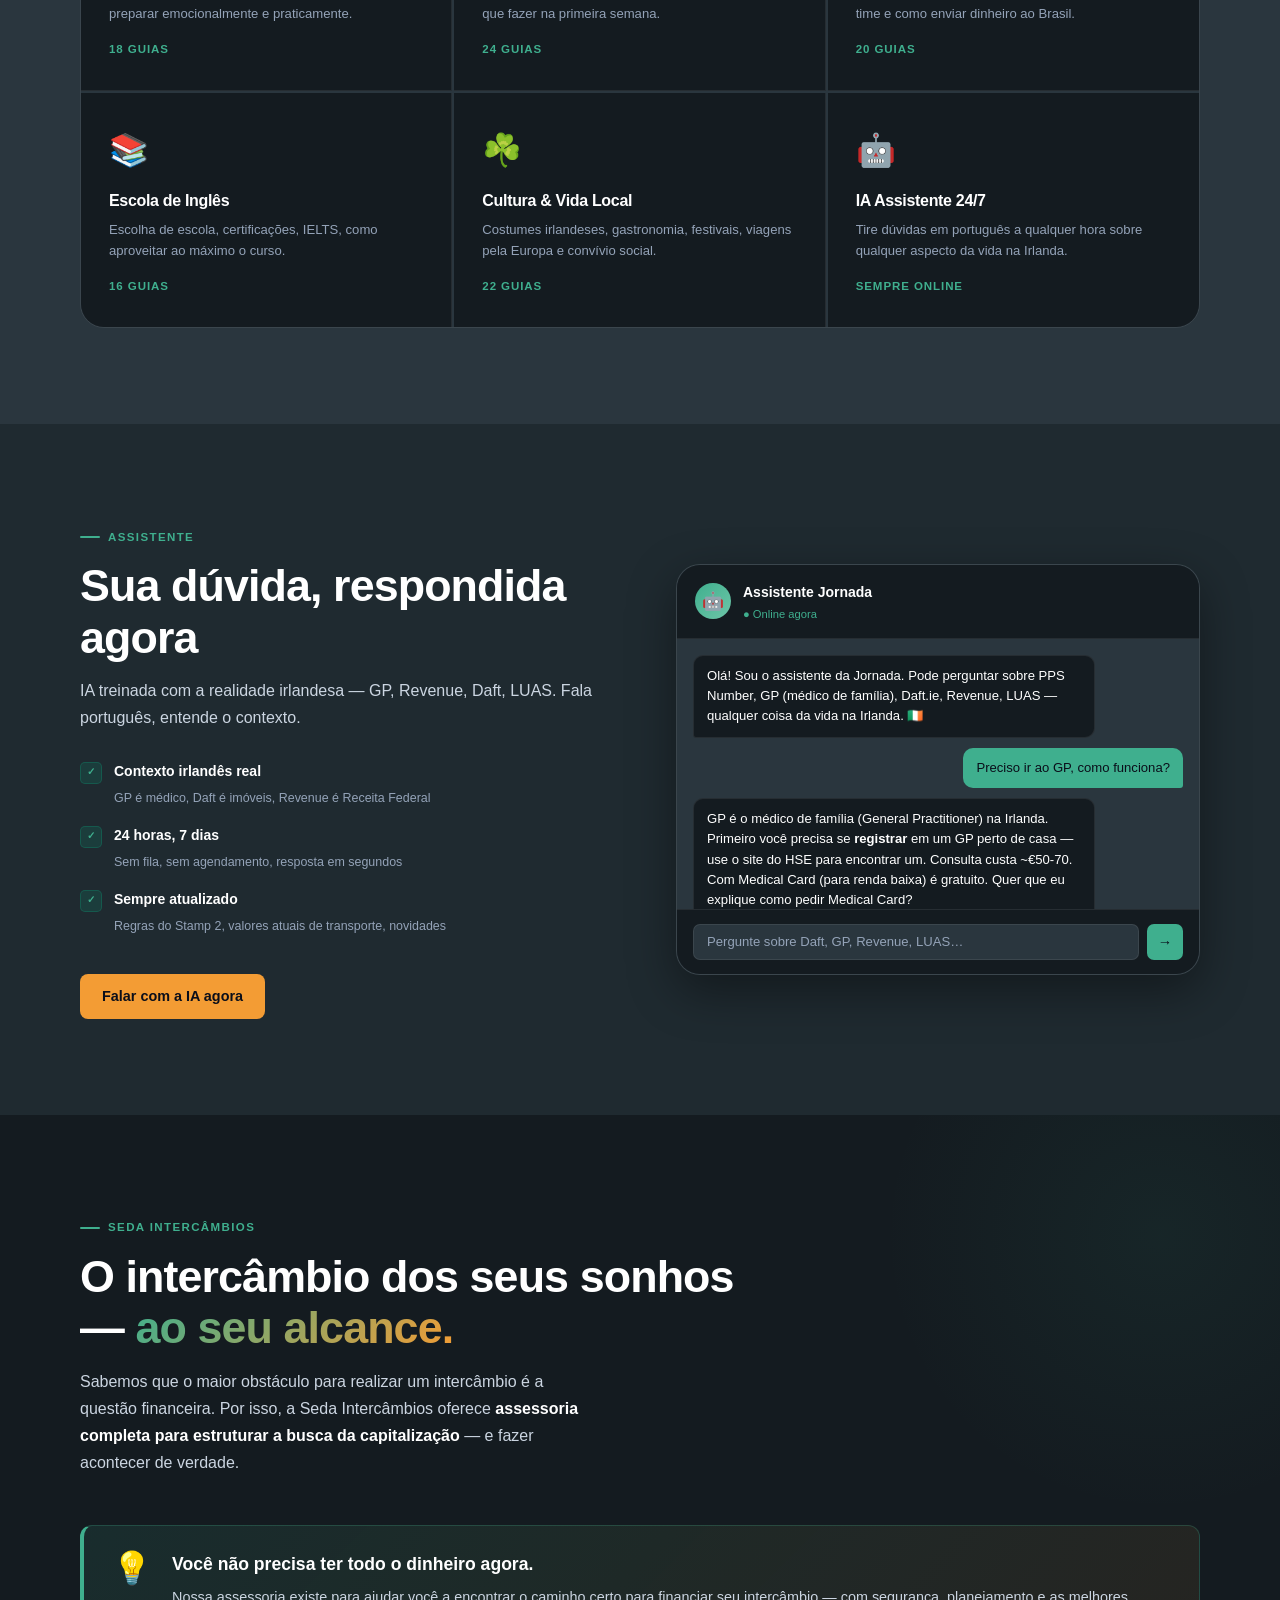
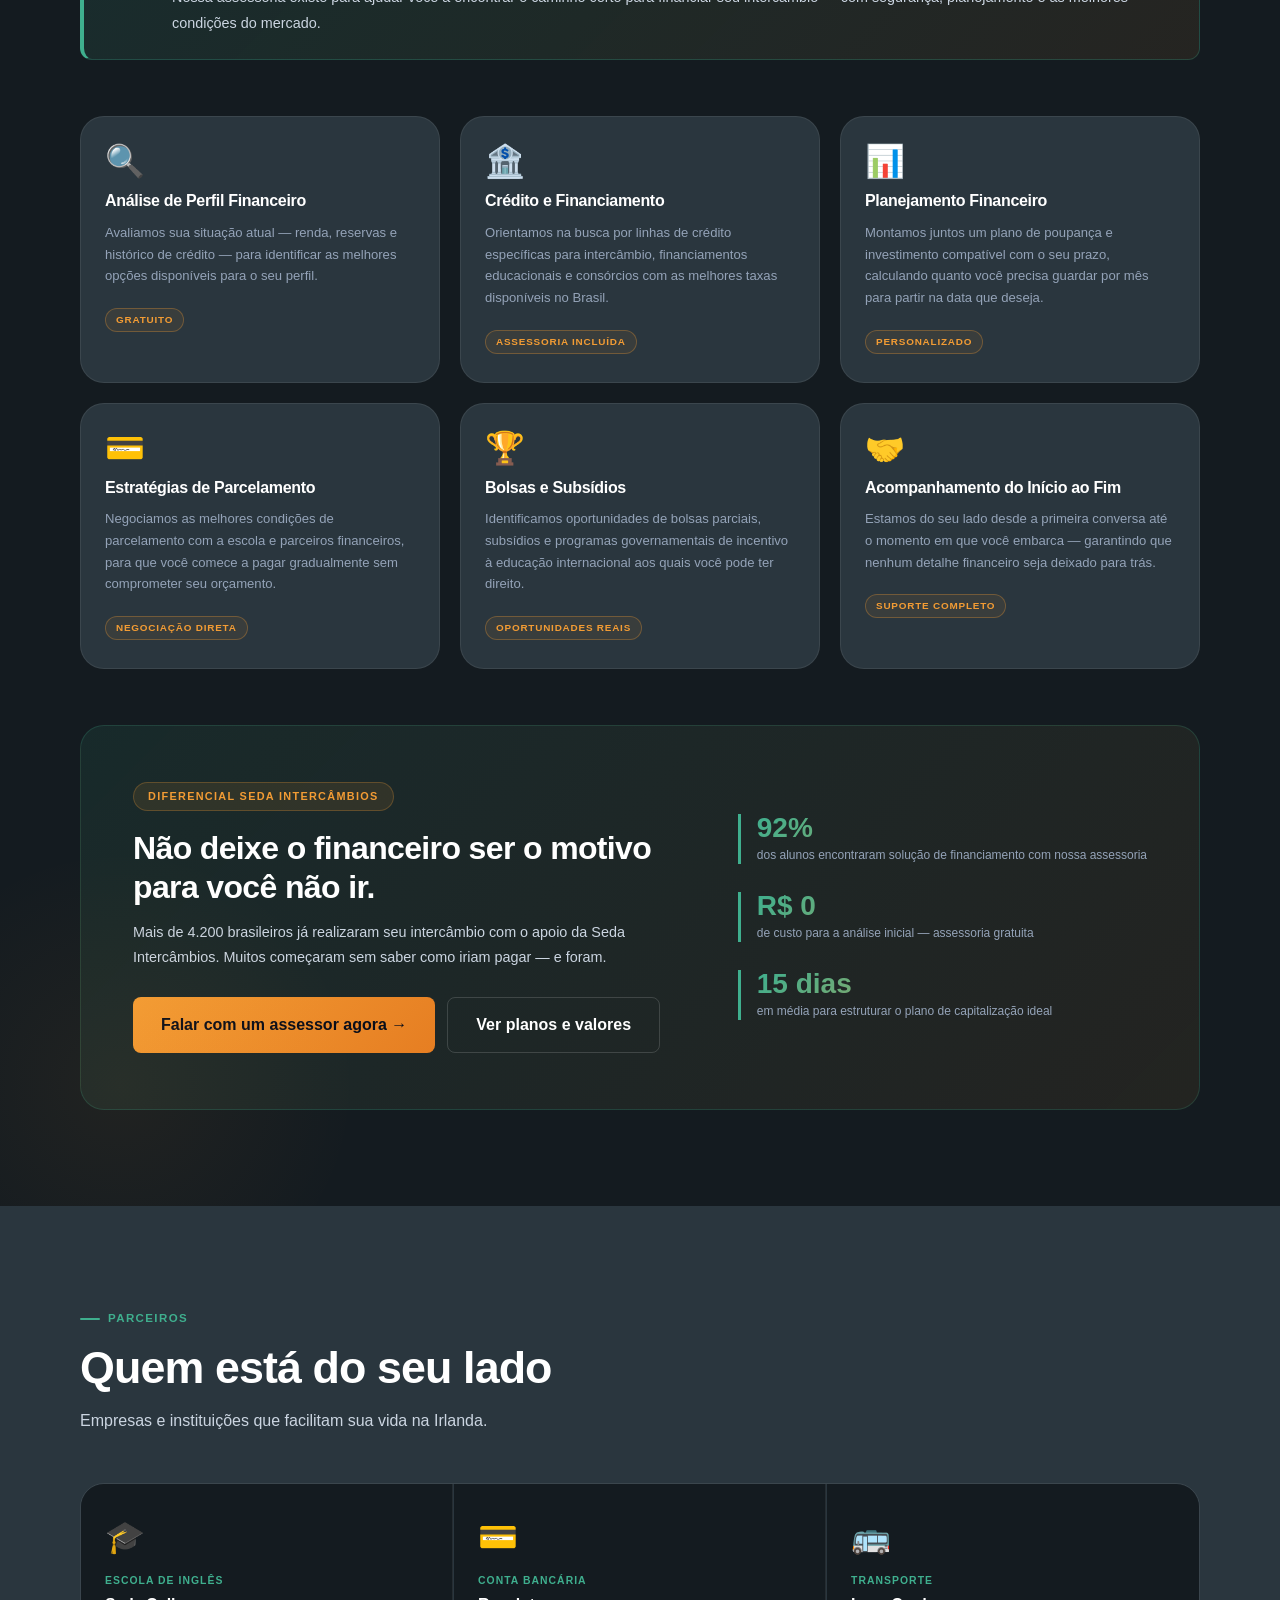
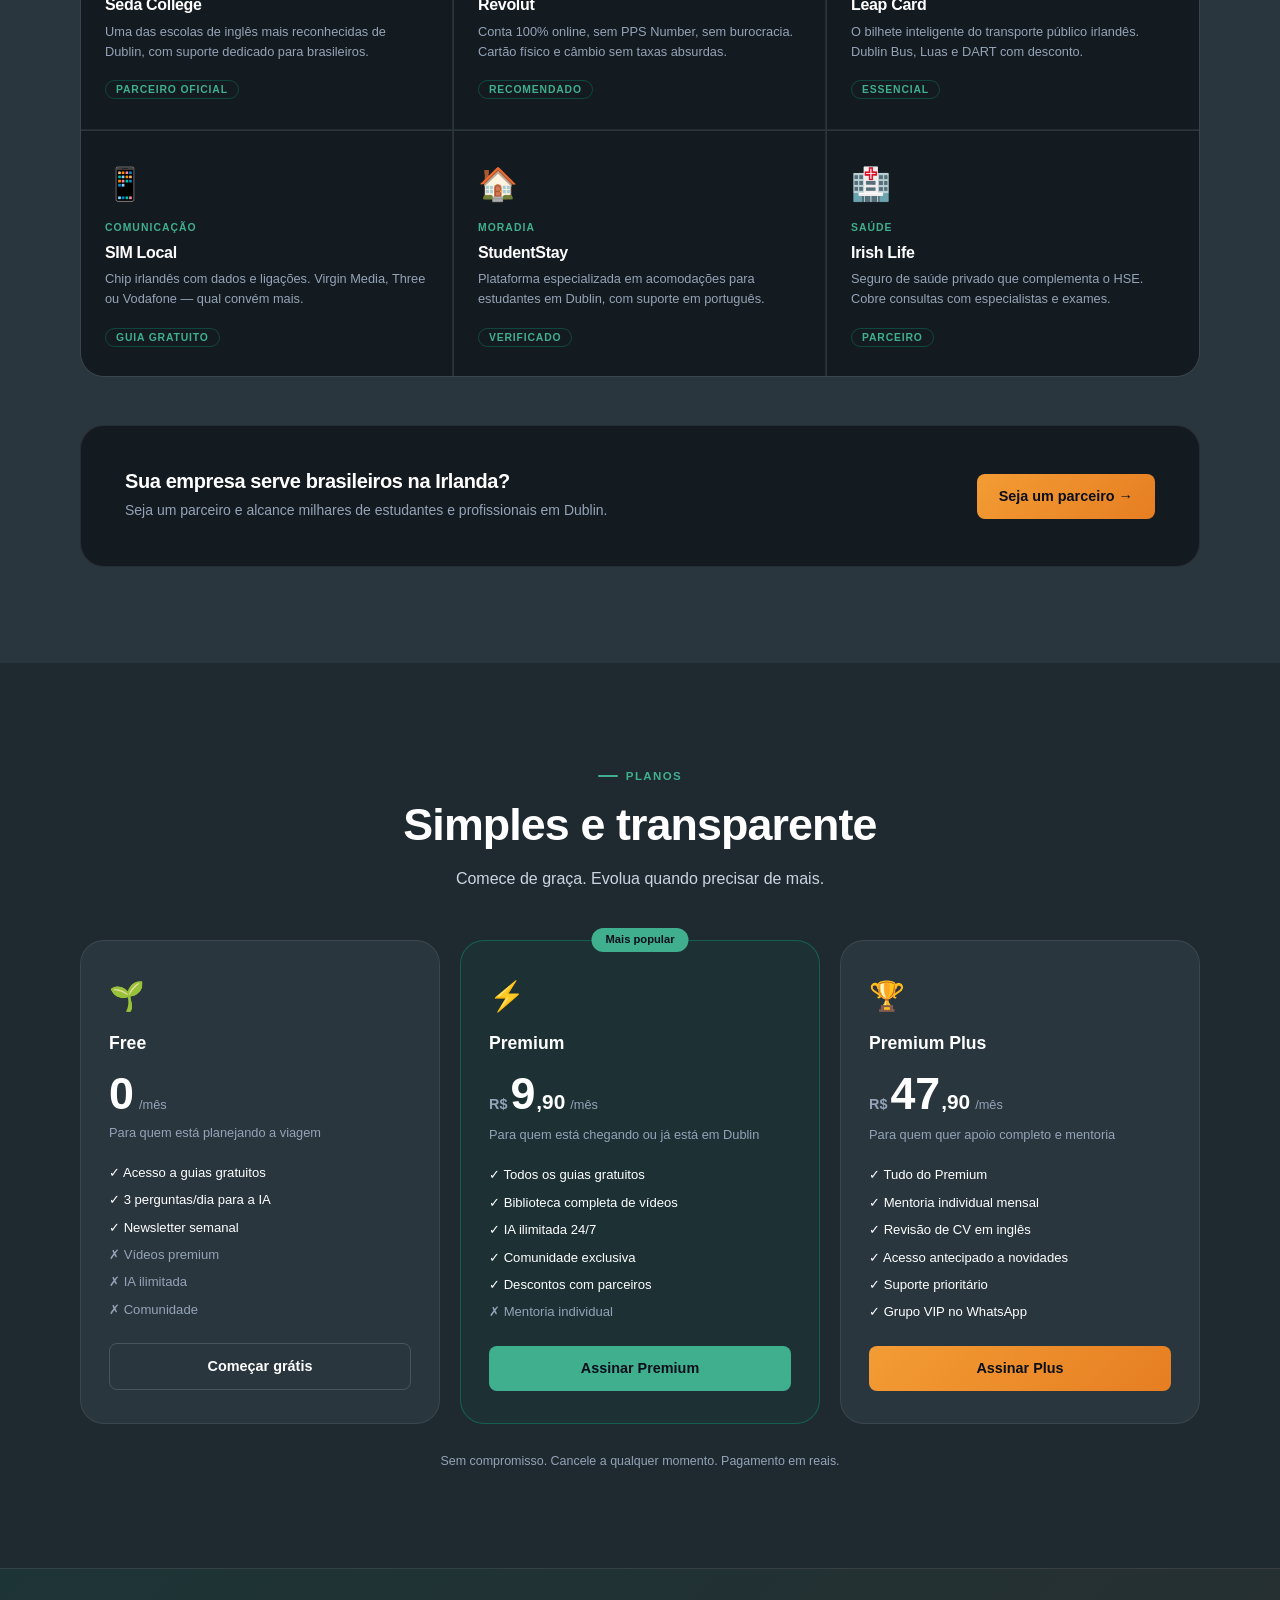
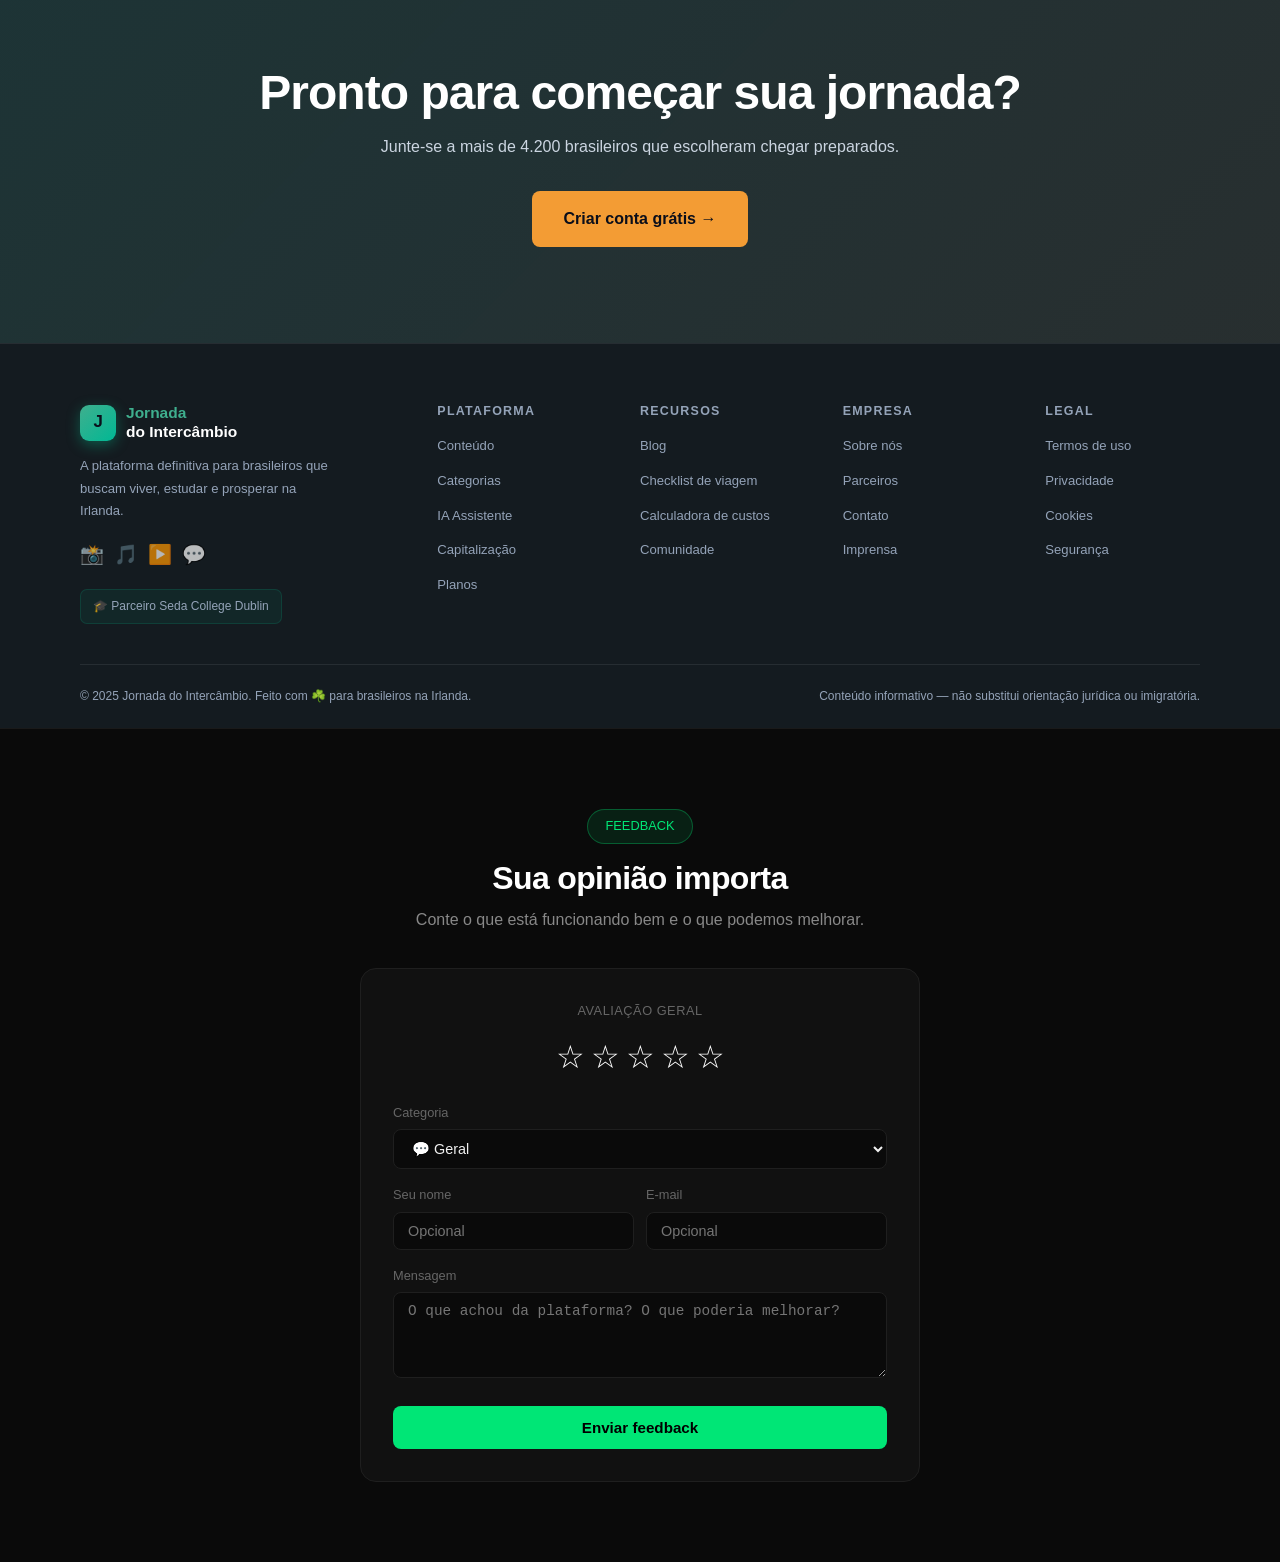
==== commit c673184b: "Add assessoria de capitalização section to sales page" ====
--- a/index.html
+++ b/index.html
@@ -34,6 +34,7 @@
             <ul class="nav-links" id="navLinks">
                 <li><a href="#browse" class="nav-link">Conteúdo</a></li>
                 <li><a href="#categories" class="nav-link">Categorias</a></li>
+                <li><a href="#capitalizacao" class="nav-link">Capitalização</a></li>
                 <li><a href="#partners" class="nav-link">Parceiros</a></li>
                 <li><a href="#pricing" class="nav-link">Planos</a></li>
             </ul>
@@ -82,6 +83,12 @@
                     <div class="hero-img-overlay"></div>
                     <img src="hero-seda.jpg" alt="Jornada do Intercâmbio — SEDA College Dublin" class="hero-img">
                 </div>
+                <!-- Abas mobile — visível apenas no mobile, ocupa linha abaixo do texto+imagem -->
+                <div class="hero-mobile-tabs">
+                    <a href="#browse" class="hero-tab active" data-row="row1">🎬 Vídeos</a>
+                    <a href="#browse" class="hero-tab" data-row="row2">📰 Notícias</a>
+                    <a href="#browse" class="hero-tab" data-row="row3">📖 Ebooks</a>
+                </div>
             </div>
         </div>
     </section>
@@ -1028,6 +1035,97 @@
         </div>
     </section>
 
+    <!-- ═══════════════════════════════════════════ ASSESSORIA DE CAPITALIZAÇÃO -->
+    <section class="cap-section" id="capitalizacao">
+        <div class="wrap">
+            <div class="cap-header reveal">
+                <div class="sec-eyebrow">Seda Intercâmbios</div>
+                <h2 class="sec-title">O intercâmbio dos seus sonhos — <span class="grad">ao seu alcance.</span></h2>
+                <p class="sec-sub">Sabemos que o maior obstáculo para realizar um intercâmbio é a questão financeira. Por isso, a Seda Intercâmbios oferece <strong>assessoria completa para estruturar a busca da capitalização</strong> — e fazer acontecer de verdade.</p>
+            </div>
+
+            <div class="cap-banner reveal">
+                <div class="cap-banner-icon">💡</div>
+                <div class="cap-banner-text">
+                    <strong>Você não precisa ter todo o dinheiro agora.</strong>
+                    <span>Nossa assessoria existe para ajudar você a encontrar o caminho certo para financiar seu intercâmbio — com segurança, planejamento e as melhores condições do mercado.</span>
+                </div>
+            </div>
+
+            <div class="cap-grid">
+
+                <div class="cap-card reveal">
+                    <div class="cap-card-icon">🔍</div>
+                    <h3>Análise de Perfil Financeiro</h3>
+                    <p>Avaliamos sua situação atual — renda, reservas e histórico de crédito — para identificar as melhores opções disponíveis para o seu perfil.</p>
+                    <div class="cap-card-tag">Gratuito</div>
+                </div>
+
+                <div class="cap-card reveal">
+                    <div class="cap-card-icon">🏦</div>
+                    <h3>Crédito e Financiamento</h3>
+                    <p>Orientamos na busca por linhas de crédito específicas para intercâmbio, financiamentos educacionais e consórcios com as melhores taxas disponíveis no Brasil.</p>
+                    <div class="cap-card-tag">Assessoria incluída</div>
+                </div>
+
+                <div class="cap-card reveal">
+                    <div class="cap-card-icon">📊</div>
+                    <h3>Planejamento Financeiro</h3>
+                    <p>Montamos juntos um plano de poupança e investimento compatível com o seu prazo, calculando quanto você precisa guardar por mês para partir na data que deseja.</p>
+                    <div class="cap-card-tag">Personalizado</div>
+                </div>
+
+                <div class="cap-card reveal">
+                    <div class="cap-card-icon">💳</div>
+                    <h3>Estratégias de Parcelamento</h3>
+                    <p>Negociamos as melhores condições de parcelamento com a escola e parceiros financeiros, para que você comece a pagar gradualmente sem comprometer seu orçamento.</p>
+                    <div class="cap-card-tag">Negociação direta</div>
+                </div>
+
+                <div class="cap-card reveal">
+                    <div class="cap-card-icon">🏆</div>
+                    <h3>Bolsas e Subsídios</h3>
+                    <p>Identificamos oportunidades de bolsas parciais, subsídios e programas governamentais de incentivo à educação internacional aos quais você pode ter direito.</p>
+                    <div class="cap-card-tag">Oportunidades reais</div>
+                </div>
+
+                <div class="cap-card reveal">
+                    <div class="cap-card-icon">🤝</div>
+                    <h3>Acompanhamento do Início ao Fim</h3>
+                    <p>Estamos do seu lado desde a primeira conversa até o momento em que você embarca — garantindo que nenhum detalhe financeiro seja deixado para trás.</p>
+                    <div class="cap-card-tag">Suporte completo</div>
+                </div>
+
+            </div>
+
+            <div class="cap-cta reveal">
+                <div class="cap-cta-content">
+                    <div class="cap-cta-badge">DIFERENCIAL SEDA INTERCÂMBIOS</div>
+                    <h3>Não deixe o financeiro ser o motivo para você não ir.</h3>
+                    <p>Mais de 4.200 brasileiros já realizaram seu intercâmbio com o apoio da Seda Intercâmbios. Muitos começaram sem saber como iriam pagar — e foram.</p>
+                    <div class="cap-cta-btns">
+                        <a href="https://wa.me/5511999999999?text=Ol%C3%A1%2C+quero+saber+mais+sobre+a+assessoria+de+capitaliza%C3%A7%C3%A3o+para+intercambio" target="_blank" rel="noopener noreferrer" class="btn btn-gold btn-lg">Falar com um assessor agora →</a>
+                        <a href="#pricing" class="btn btn-ghost btn-lg">Ver planos e valores</a>
+                    </div>
+                </div>
+                <div class="cap-cta-stats">
+                    <div class="cap-stat">
+                        <span class="cap-stat-n">92%</span>
+                        <span class="cap-stat-l">dos alunos encontraram solução de financiamento com nossa assessoria</span>
+                    </div>
+                    <div class="cap-stat">
+                        <span class="cap-stat-n">R$ 0</span>
+                        <span class="cap-stat-l">de custo para a análise inicial — assessoria gratuita</span>
+                    </div>
+                    <div class="cap-stat">
+                        <span class="cap-stat-n">15 dias</span>
+                        <span class="cap-stat-l">em média para estruturar o plano de capitalização ideal</span>
+                    </div>
+                </div>
+            </div>
+        </div>
+    </section>
+
     <!-- ═══════════════════════════════════════════ PARTNERS -->
     <section class="partners" id="partners">
         <div class="wrap">
@@ -1207,6 +1305,7 @@
                         <li><a href="#browse">Conteúdo</a></li>
                         <li><a href="#categories">Categorias</a></li>
                         <li><a href="#ai">IA Assistente</a></li>
+                        <li><a href="#capitalizacao">Capitalização</a></li>
                         <li><a href="#pricing">Planos</a></li>
                     </ul>
                 </div>
--- a/style.css
+++ b/style.css
@@ -646,6 +646,12 @@
   color: var(--muted);
   margin-top: 3px;
   font-weight: 500
+}
+
+/* ── HERO MOBILE TABS (desktop: hidden) ─────────────────── */
+.hero-mobile-tabs {
+  display: none;
+  /* oculto no desktop */
 }
 
 /* ── BROWSE ──────────────────────────────────────────────── */
@@ -1838,24 +1844,115 @@
     display: none
   }
 
+  /* Hero mobile — remove espaço vazio e estrutura para abas */
+  .hero {
+    min-height: 0 !important;
+  }
+
+  .hero>.wrap {
+    min-height: 100dvh;
+    /* preenche a tela inteira */
+    display: flex;
+    flex-direction: column;
+  }
+
   .hero-inner {
-    padding: 120px 0 60px;
-    flex-direction: column;
-    align-items: flex-start;
-    gap: 0;
+    padding: 64px 0 16px !important;
+    flex-direction: row;
+    flex-wrap: wrap;
+    /* abas vão para a segunda linha */
+    align-items: center;
+    align-content: center;
+    gap: 12px;
+    min-height: 0 !important;
+    flex: 1;
+  }
+
+  /* Abas mobile — ocupam linha inteira abaixo do texto+imagem */
+  .hero-mobile-tabs {
+    display: flex;
+    flex: 0 0 100%;
+    /* linha própria em flex-wrap */
+    width: 100%;
+    gap: 10px;
+    padding: 16px 0 24px;
+    border-top: 1px solid rgba(255, 255, 255, 0.07);
+    margin-top: auto;
+    /* empurra para baixo dentro do flex */
+  }
+
+  .hero-tab {
+    flex: 1;
+    text-align: center;
+    padding: 10px 6px;
+    border-radius: 10px;
+    font-size: 0.75rem;
+    font-weight: 600;
+    color: rgba(255, 255, 255, 0.55);
+    background: rgba(255, 255, 255, 0.05);
+    border: 1px solid rgba(255, 255, 255, 0.08);
+    text-decoration: none;
+    transition: background 0.2s, color 0.2s, border-color 0.2s;
+  }
+
+  .hero-tab.active,
+  .hero-tab:hover {
+    background: rgba(0, 200, 150, 0.12);
+    color: var(--green);
+    border-color: rgba(0, 200, 150, 0.3);
   }
 
   .hero-left {
-    flex: none;
-    width: 100%;
-  }
-
+    flex: 0 0 52%;
+    width: 52%;
+  }
+
+  /* Reativa a imagem — sai de absolute para participar do flex */
   .hero-right {
+    display: block;
+    position: relative;
+    top: auto;
+    right: auto;
+    flex: 1;
+    width: auto;
+    height: 42vh;
+    /* menor — alinha base com os botões */
+    min-height: 180px;
+    max-height: 320px;
+    border-radius: 14px;
+    overflow: hidden;
+    align-self: flex-end;
+    /* ancora base na linha dos botões */
+  }
+
+
+  .hero-h1 {
+    font-size: 1.8rem;
+    line-height: 1.0;
+  }
+
+  /* Subtítulo compacto — fonte menor, sem max-width, bloco uniforme */
+  .hero-p {
+    font-size: 0.75rem;
+    max-width: none;
+    margin-bottom: 18px;
+    line-height: 1.6;
+  }
+
+  /* Botões — última linha visível do hero-left no mobile */
+  .hero-actions {
+    margin-bottom: 0;
+    /* remove espaço após os botões */
+    gap: 8px;
+  }
+
+  /* Oculta divider e stats no mobile — hero-left termina nos botões */
+  .hero-divider {
     display: none;
   }
 
-  .hero-h1 {
-    font-size: 2.8rem
+  .hero-stats {
+    display: none;
   }
 
   .cat-grid,
@@ -1893,15 +1990,75 @@
   .editorial-strip .wrap {
     gap: 28px
   }
+
+  /* ── Mobile carousel: Grid nativo card-a-card ── */
+  /* O wrap vira o scroll container (mais confiável que scroll no track) */
+  .row-track-wrap {
+    overflow-x: auto;
+    overflow-y: visible;
+    scroll-snap-type: x mandatory;
+    -webkit-overflow-scrolling: touch;
+    scrollbar-width: none;
+  }
+
+  .row-track-wrap::-webkit-scrollbar {
+    display: none;
+  }
+
+  /* Track vira grid horizontal — não é mais flex */
+  .row-track {
+    display: grid;
+    grid-auto-flow: column;
+    grid-auto-columns: 78vw;
+    /* cada coluna = 1 card */
+    gap: 12px;
+    padding: 4px 20px 14px;
+    min-width: max-content;
+    /* força expansão do conteúdo */
+    transform: none !important;
+    transition: none !important;
+    will-change: auto !important;
+    /* cancela compositing layer que causava overlap iOS */
+  }
+
+  /* Flatten: carousel-page desaparece como container */
+  .carousel-page {
+    display: contents;
+  }
+
+  /* Cada card ocupa sua coluna e fica como snap target */
+  .c-card {
+    width: 100%;
+    scroll-snap-align: start;
+  }
+
+  /* Setas e dots ocultos — swipe nativo substitui */
+  .row-arrow {
+    display: none;
+  }
+
+  .carousel-dots {
+    display: none;
+  }
 }
 
 @media(max-width:480px) {
   .hero-h1 {
-    font-size: 2.2rem
+    font-size: 1.5rem
+      /* ainda menor em telas muito pequenas */
+  }
+
+  .hero-p {
+    font-size: 0.7rem
+  }
+
+  .hero-right {
+    height: 50vh;
+    min-height: 220px;
   }
 
   .hero-stats {
-    gap: 20px
+    gap: 14px
   }
 
   .es-n {
@@ -1909,7 +2066,8 @@
   }
 
   .c-card {
-    width: 185px
+    flex: 0 0 78vw;
+    /* card ocupa 78% da viewport, mantém consistência com 768px */
   }
 }
 
@@ -2447,6 +2605,266 @@
   font-size: 0.8rem
 }
 
+/* ── ASSESSORIA DE CAPITALIZAÇÃO ─────────────────────────── */
+.cap-section {
+  background: var(--bg3);
+  padding: 96px 0;
+  position: relative;
+  overflow: hidden;
+}
+
+.cap-section::before {
+  content: '';
+  position: absolute;
+  top: -160px;
+  right: -160px;
+  width: 560px;
+  height: 560px;
+  background: radial-gradient(circle, rgba(63, 175, 142, 0.07) 0%, transparent 70%);
+  pointer-events: none;
+}
+
+.cap-section::after {
+  content: '';
+  position: absolute;
+  bottom: -120px;
+  left: -120px;
+  width: 480px;
+  height: 480px;
+  background: radial-gradient(circle, rgba(243, 156, 52, 0.06) 0%, transparent 70%);
+  pointer-events: none;
+}
+
+.cap-header {
+  max-width: 680px;
+  margin-bottom: 48px;
+}
+
+.cap-header .sec-sub strong {
+  color: var(--white);
+  font-weight: 700;
+}
+
+/* Banner de destaque */
+.cap-banner {
+  display: flex;
+  align-items: flex-start;
+  gap: 20px;
+  background: linear-gradient(135deg, rgba(63, 175, 142, 0.12), rgba(243, 156, 52, 0.08));
+  border: 1px solid rgba(63, 175, 142, 0.25);
+  border-left: 4px solid var(--green);
+  border-radius: var(--r);
+  padding: 24px 28px;
+  margin-bottom: 56px;
+}
+
+.cap-banner-icon {
+  font-size: 2rem;
+  flex-shrink: 0;
+  line-height: 1;
+  margin-top: 2px;
+}
+
+.cap-banner-text strong {
+  display: block;
+  font-family: 'Montserrat', sans-serif;
+  font-size: 1.1rem;
+  font-weight: 700;
+  margin-bottom: 6px;
+  color: var(--white);
+}
+
+.cap-banner-text span {
+  font-size: 0.9rem;
+  color: var(--muted2);
+  line-height: 1.65;
+}
+
+/* Grid de cards */
+.cap-grid {
+  display: grid;
+  grid-template-columns: repeat(3, 1fr);
+  gap: 20px;
+  margin-bottom: 56px;
+}
+
+.cap-card {
+  background: var(--bg2);
+  border: 1px solid var(--border);
+  border-radius: var(--r2);
+  padding: 28px 24px;
+  transition: border-color 0.25s var(--ease), background 0.25s var(--ease), transform 0.25s var(--ease);
+  position: relative;
+}
+
+.cap-card:hover {
+  background: var(--surface-h);
+  border-color: rgba(63, 175, 142, 0.3);
+  transform: translateY(-4px);
+}
+
+.cap-card-icon {
+  font-size: 2rem;
+  margin-bottom: 14px;
+  line-height: 1;
+}
+
+.cap-card h3 {
+  font-size: 1rem;
+  font-weight: 700;
+  margin-bottom: 10px;
+  line-height: 1.3;
+}
+
+.cap-card p {
+  font-size: 0.82rem;
+  color: var(--muted);
+  line-height: 1.65;
+  margin-bottom: 18px;
+}
+
+.cap-card-tag {
+  display: inline-block;
+  font-size: 0.62rem;
+  font-weight: 700;
+  text-transform: uppercase;
+  letter-spacing: 0.08em;
+  color: var(--gold);
+  border: 1px solid rgba(243, 156, 52, 0.3);
+  padding: 3px 10px;
+  border-radius: 100px;
+  background: rgba(243, 156, 52, 0.07);
+}
+
+/* CTA block */
+.cap-cta {
+  background: linear-gradient(135deg, rgba(63, 175, 142, 0.1), rgba(243, 156, 52, 0.07));
+  border: 1px solid rgba(63, 175, 142, 0.2);
+  border-radius: var(--r2);
+  padding: 56px 52px;
+  display: grid;
+  grid-template-columns: 1fr auto;
+  gap: 56px;
+  align-items: center;
+}
+
+.cap-cta-badge {
+  display: inline-flex;
+  align-items: center;
+  gap: 8px;
+  font-size: 0.68rem;
+  font-weight: 700;
+  letter-spacing: 0.12em;
+  text-transform: uppercase;
+  color: var(--gold);
+  background: rgba(243, 156, 52, 0.1);
+  border: 1px solid rgba(243, 156, 52, 0.25);
+  border-radius: 20px;
+  padding: 5px 14px;
+  margin-bottom: 18px;
+}
+
+.cap-cta-content h3 {
+  font-size: clamp(1.4rem, 2.8vw, 2rem);
+  font-weight: 800;
+  line-height: 1.2;
+  margin-bottom: 14px;
+}
+
+.cap-cta-content p {
+  font-size: 0.9rem;
+  color: var(--muted2);
+  line-height: 1.7;
+  max-width: 520px;
+  margin-bottom: 28px;
+}
+
+.cap-cta-btns {
+  display: flex;
+  gap: 12px;
+  flex-wrap: wrap;
+}
+
+.cap-cta-stats {
+  display: flex;
+  flex-direction: column;
+  gap: 28px;
+  min-width: 240px;
+}
+
+.cap-stat {
+  display: flex;
+  flex-direction: column;
+  gap: 4px;
+  padding-left: 16px;
+  border-left: 3px solid var(--green);
+}
+
+.cap-stat-n {
+  font-family: 'Montserrat', sans-serif;
+  font-size: 1.75rem;
+  font-weight: 900;
+  background: linear-gradient(135deg, var(--green), var(--gold));
+  -webkit-background-clip: text;
+  -webkit-text-fill-color: transparent;
+  background-clip: text;
+  line-height: 1;
+}
+
+.cap-stat-l {
+  font-size: 0.75rem;
+  color: var(--muted);
+  line-height: 1.5;
+}
+
+/* ── Responsive: cap-section ─────────────────────────────── */
+@media (max-width: 1024px) {
+  .cap-grid {
+    grid-template-columns: repeat(2, 1fr);
+  }
+
+  .cap-cta {
+    grid-template-columns: 1fr;
+    gap: 36px;
+  }
+
+  .cap-cta-stats {
+    flex-direction: row;
+    flex-wrap: wrap;
+    gap: 20px;
+    min-width: unset;
+  }
+
+  .cap-stat {
+    flex: 1;
+    min-width: 180px;
+  }
+}
+
+@media (max-width: 600px) {
+  .cap-section {
+    padding: 64px 0;
+  }
+
+  .cap-grid {
+    grid-template-columns: 1fr;
+  }
+
+  .cap-banner {
+    flex-direction: column;
+    gap: 12px;
+    padding: 20px;
+  }
+
+  .cap-cta {
+    padding: 32px 24px;
+  }
+
+  .cap-cta-stats {
+    flex-direction: column;
+  }
+}
+
 @media(max-width:600px) {
   .cb-content {
     padding: 16px 20px
